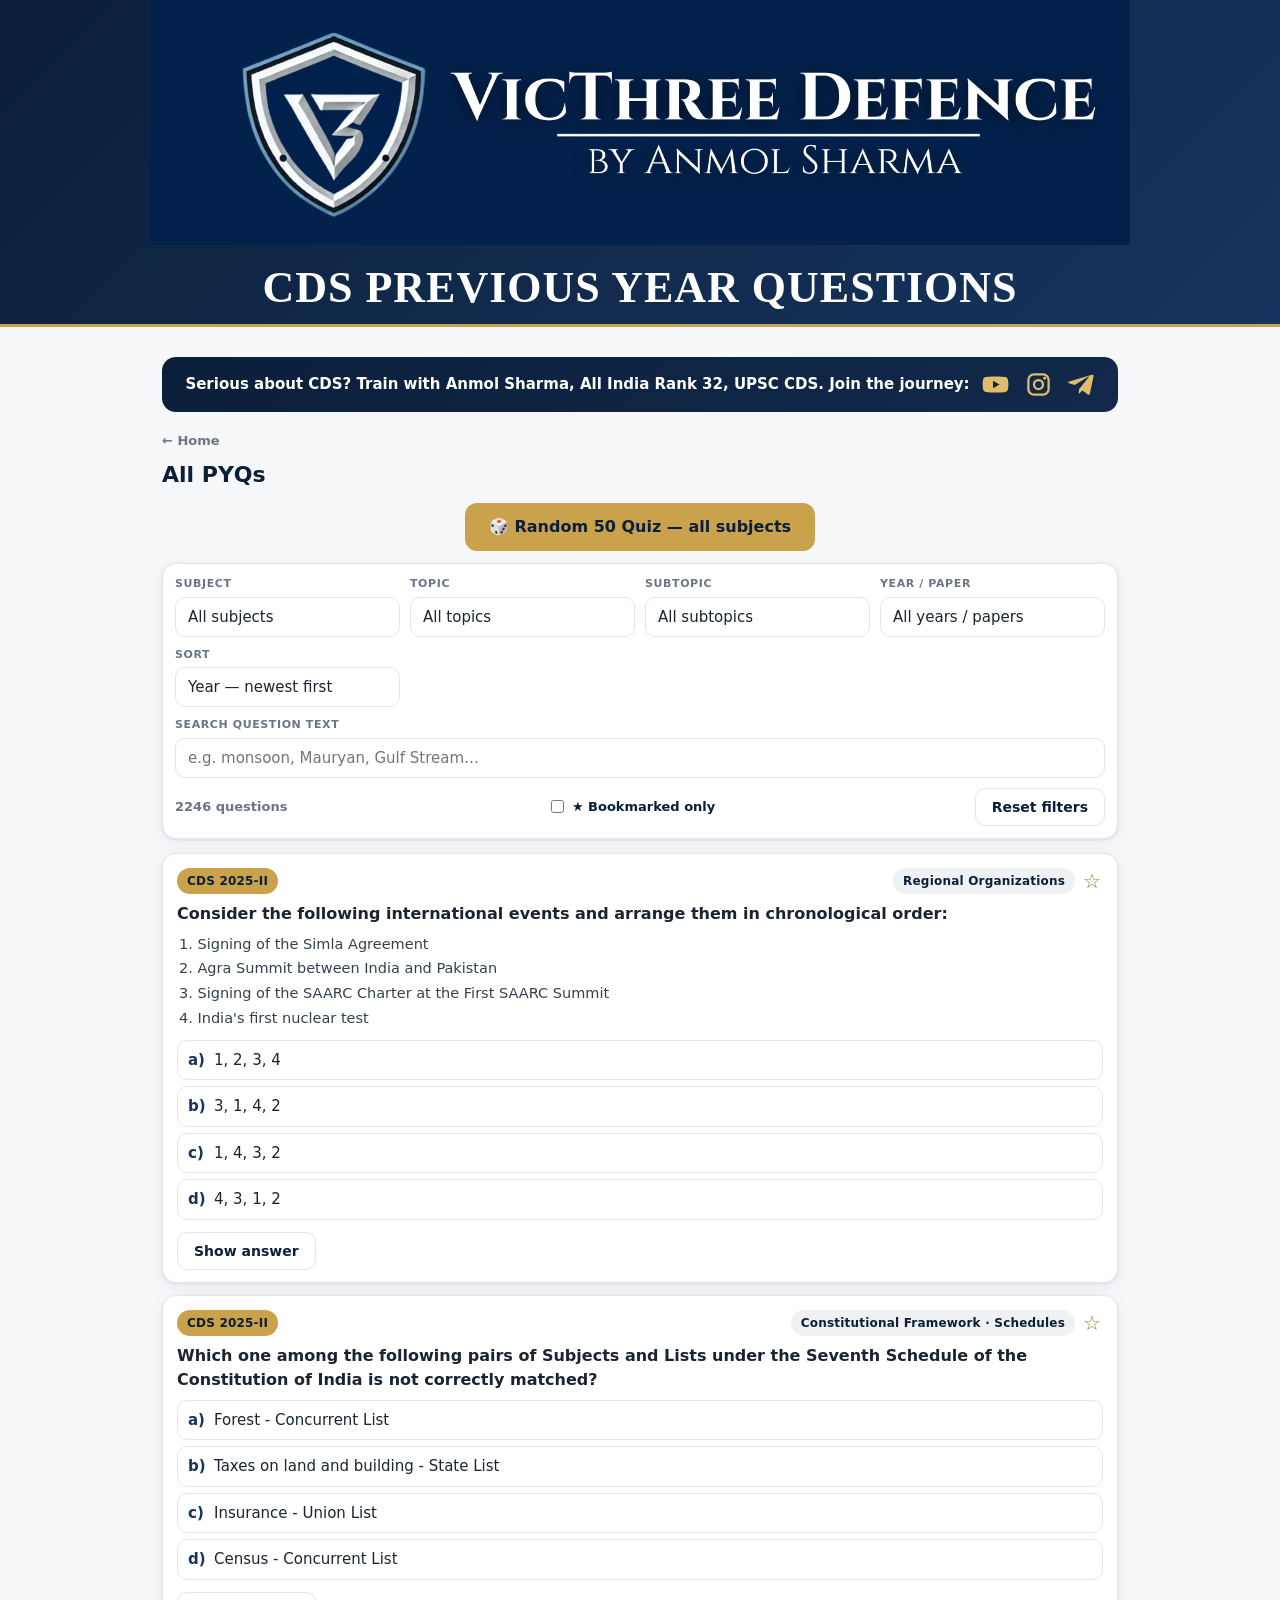
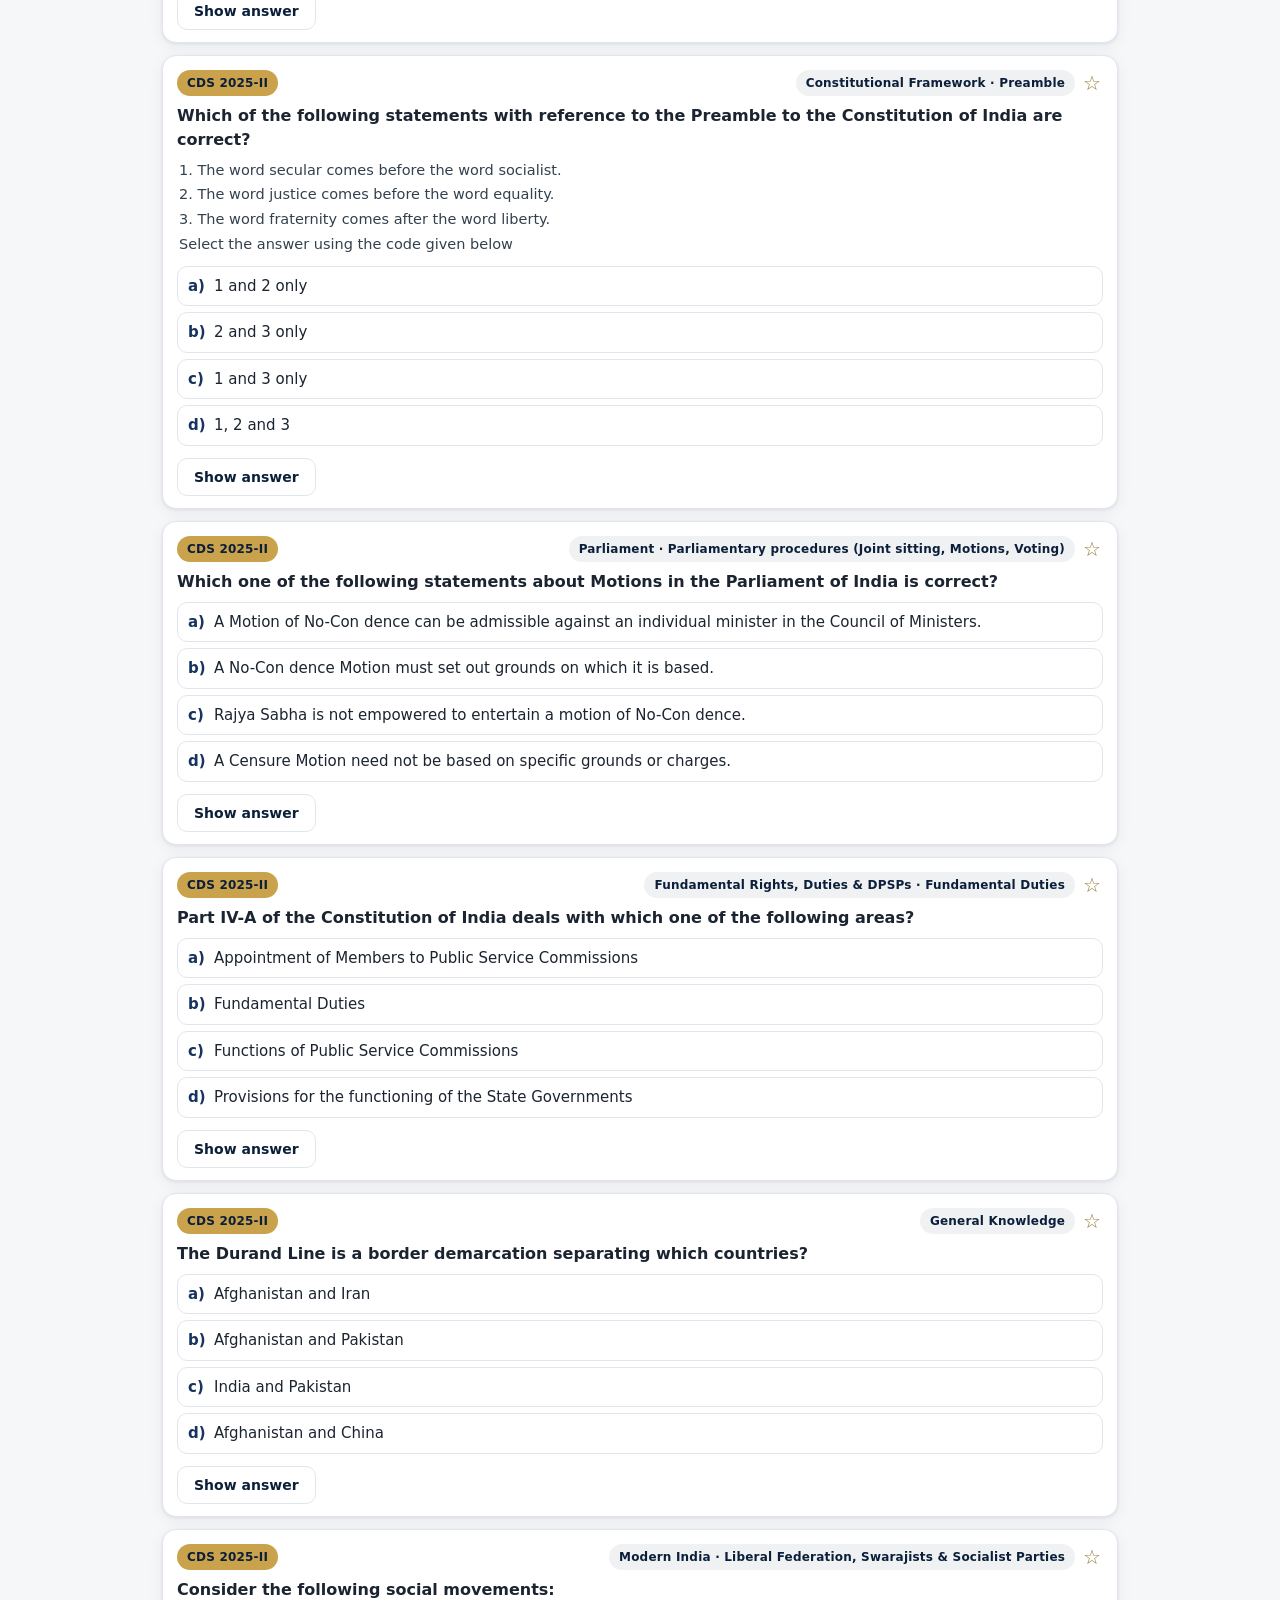
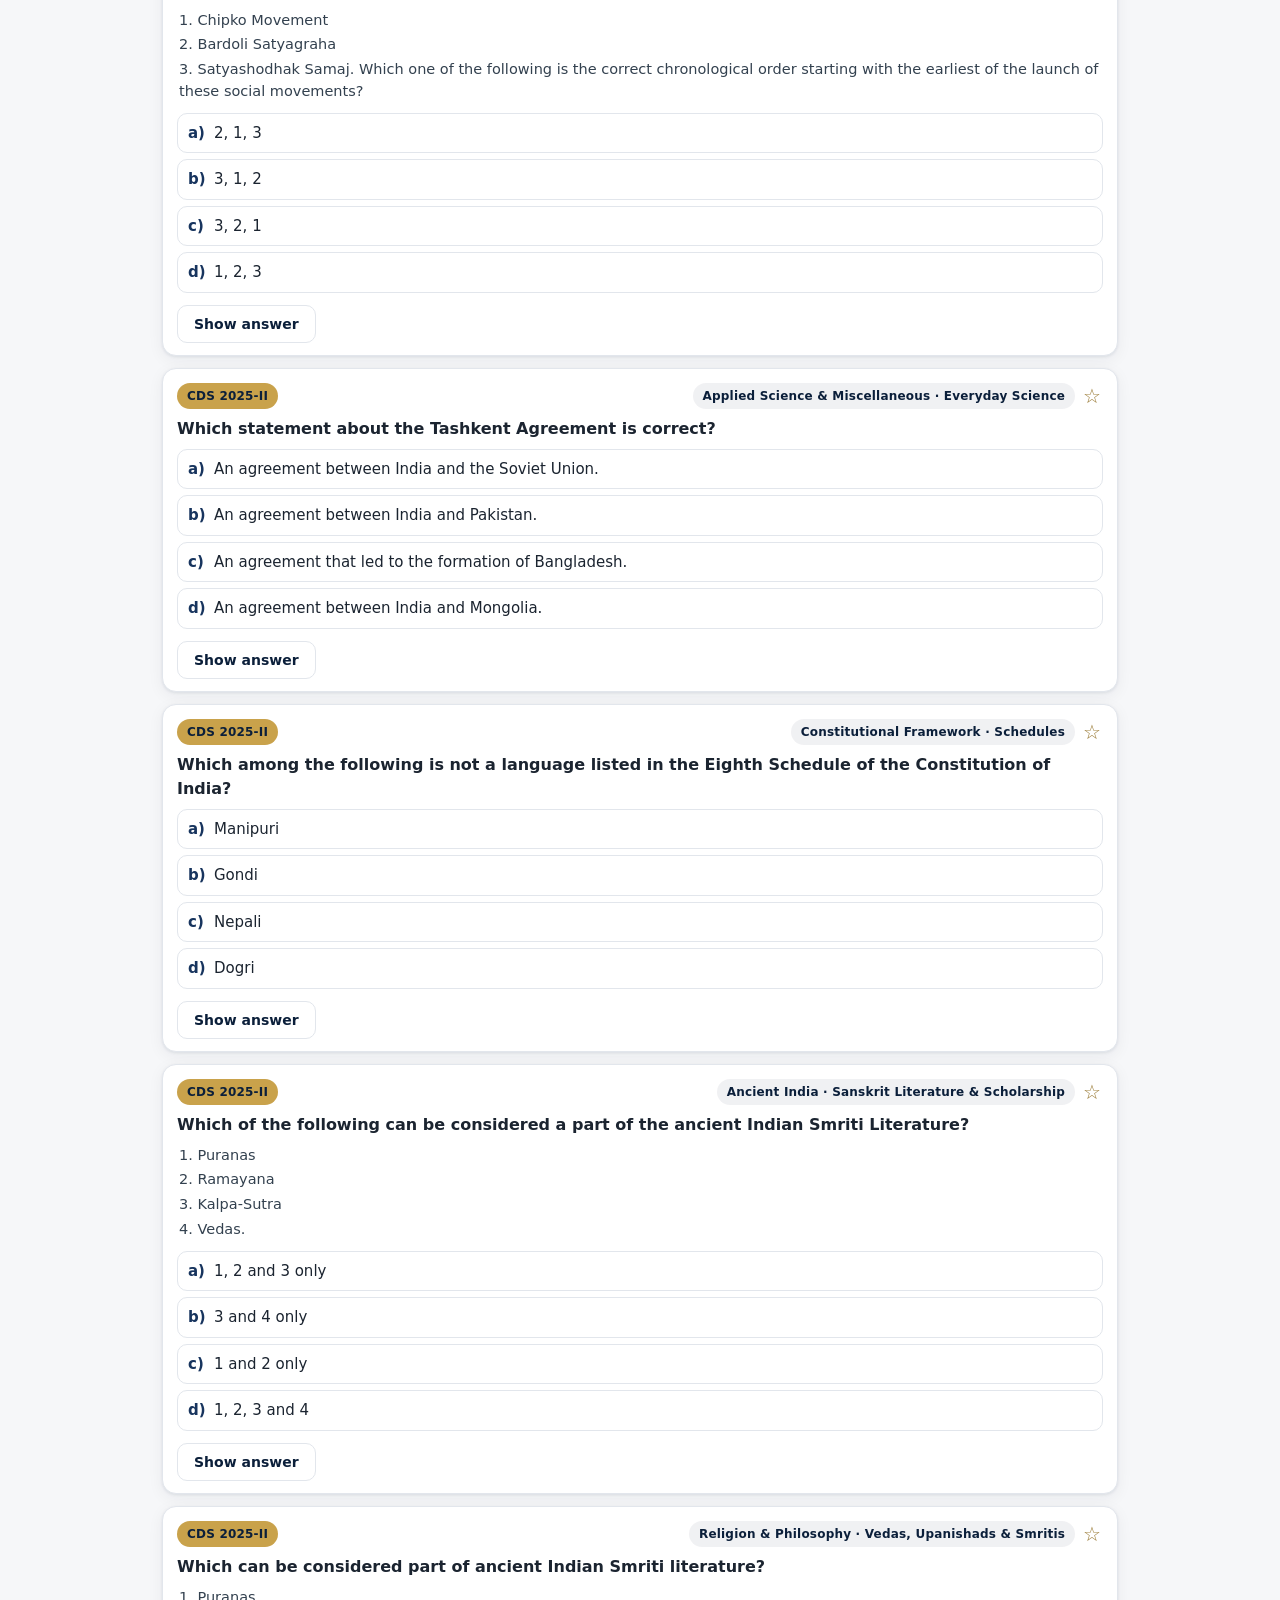
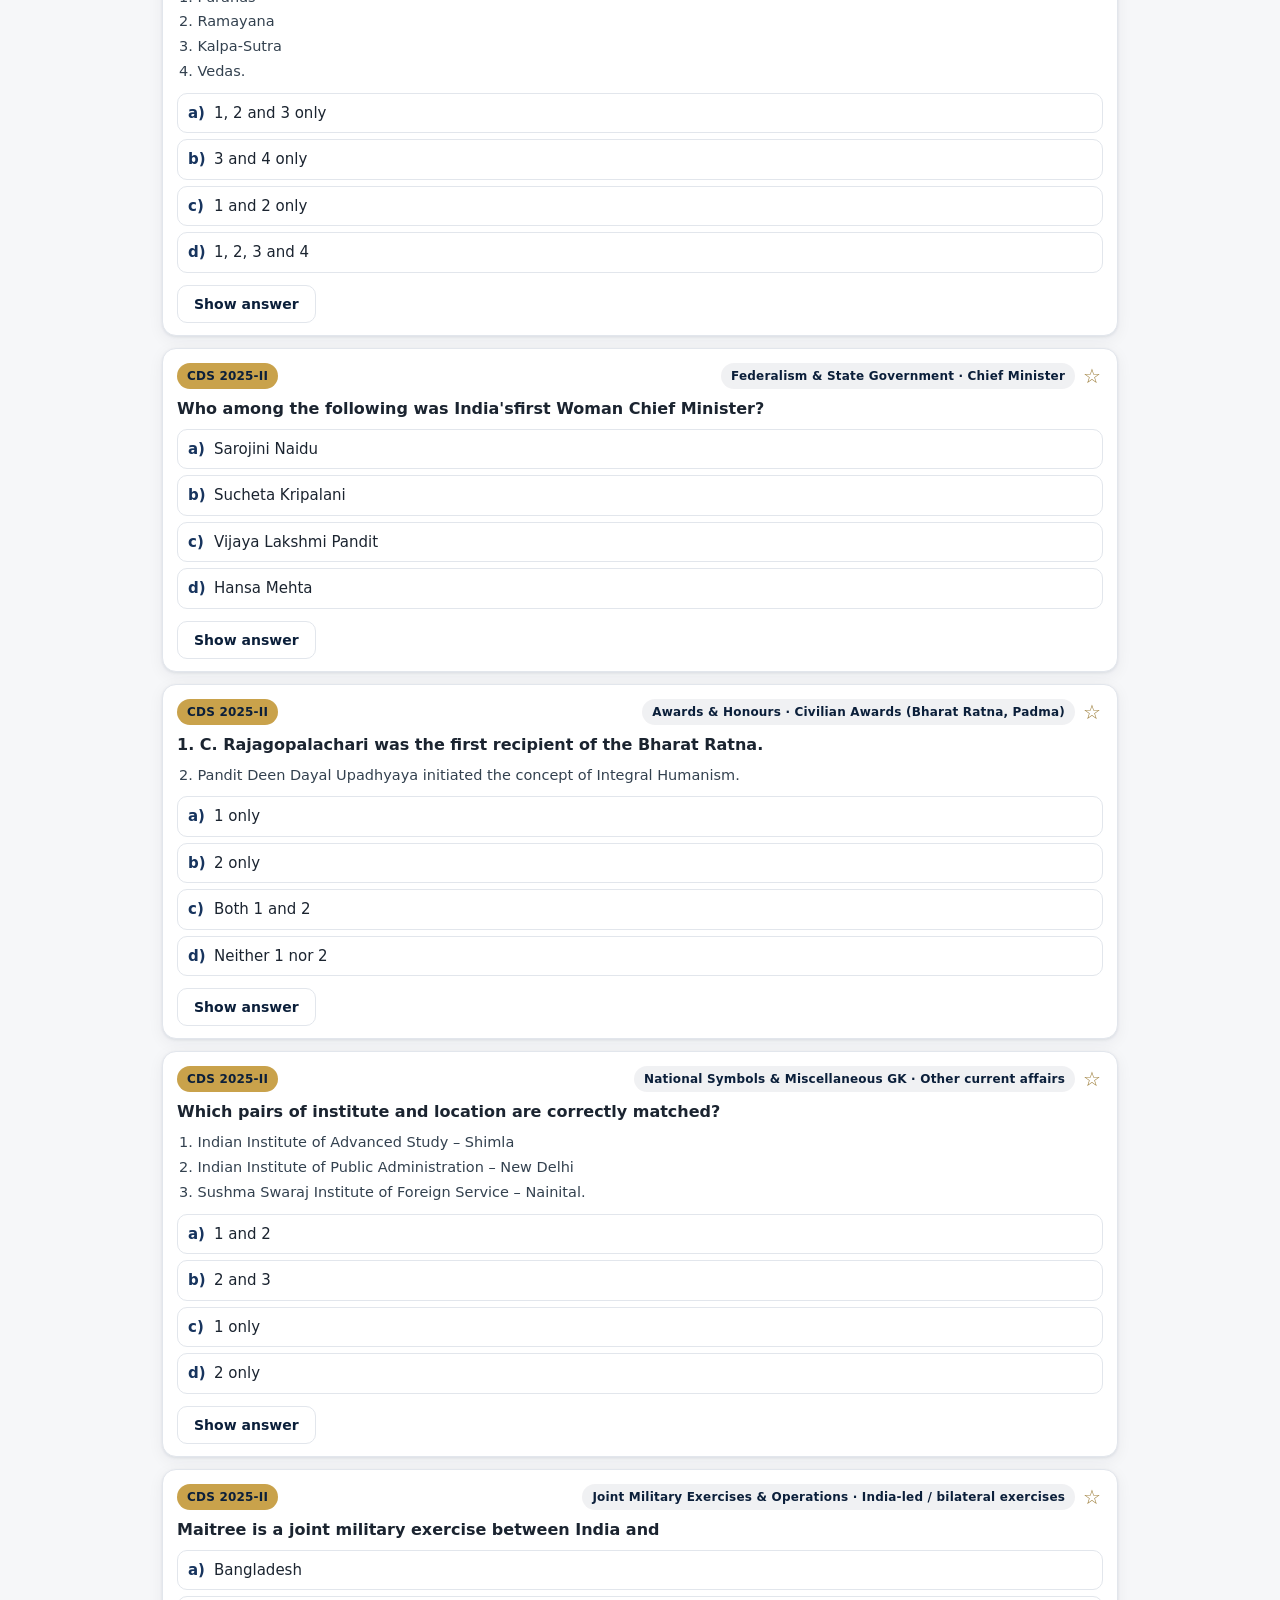
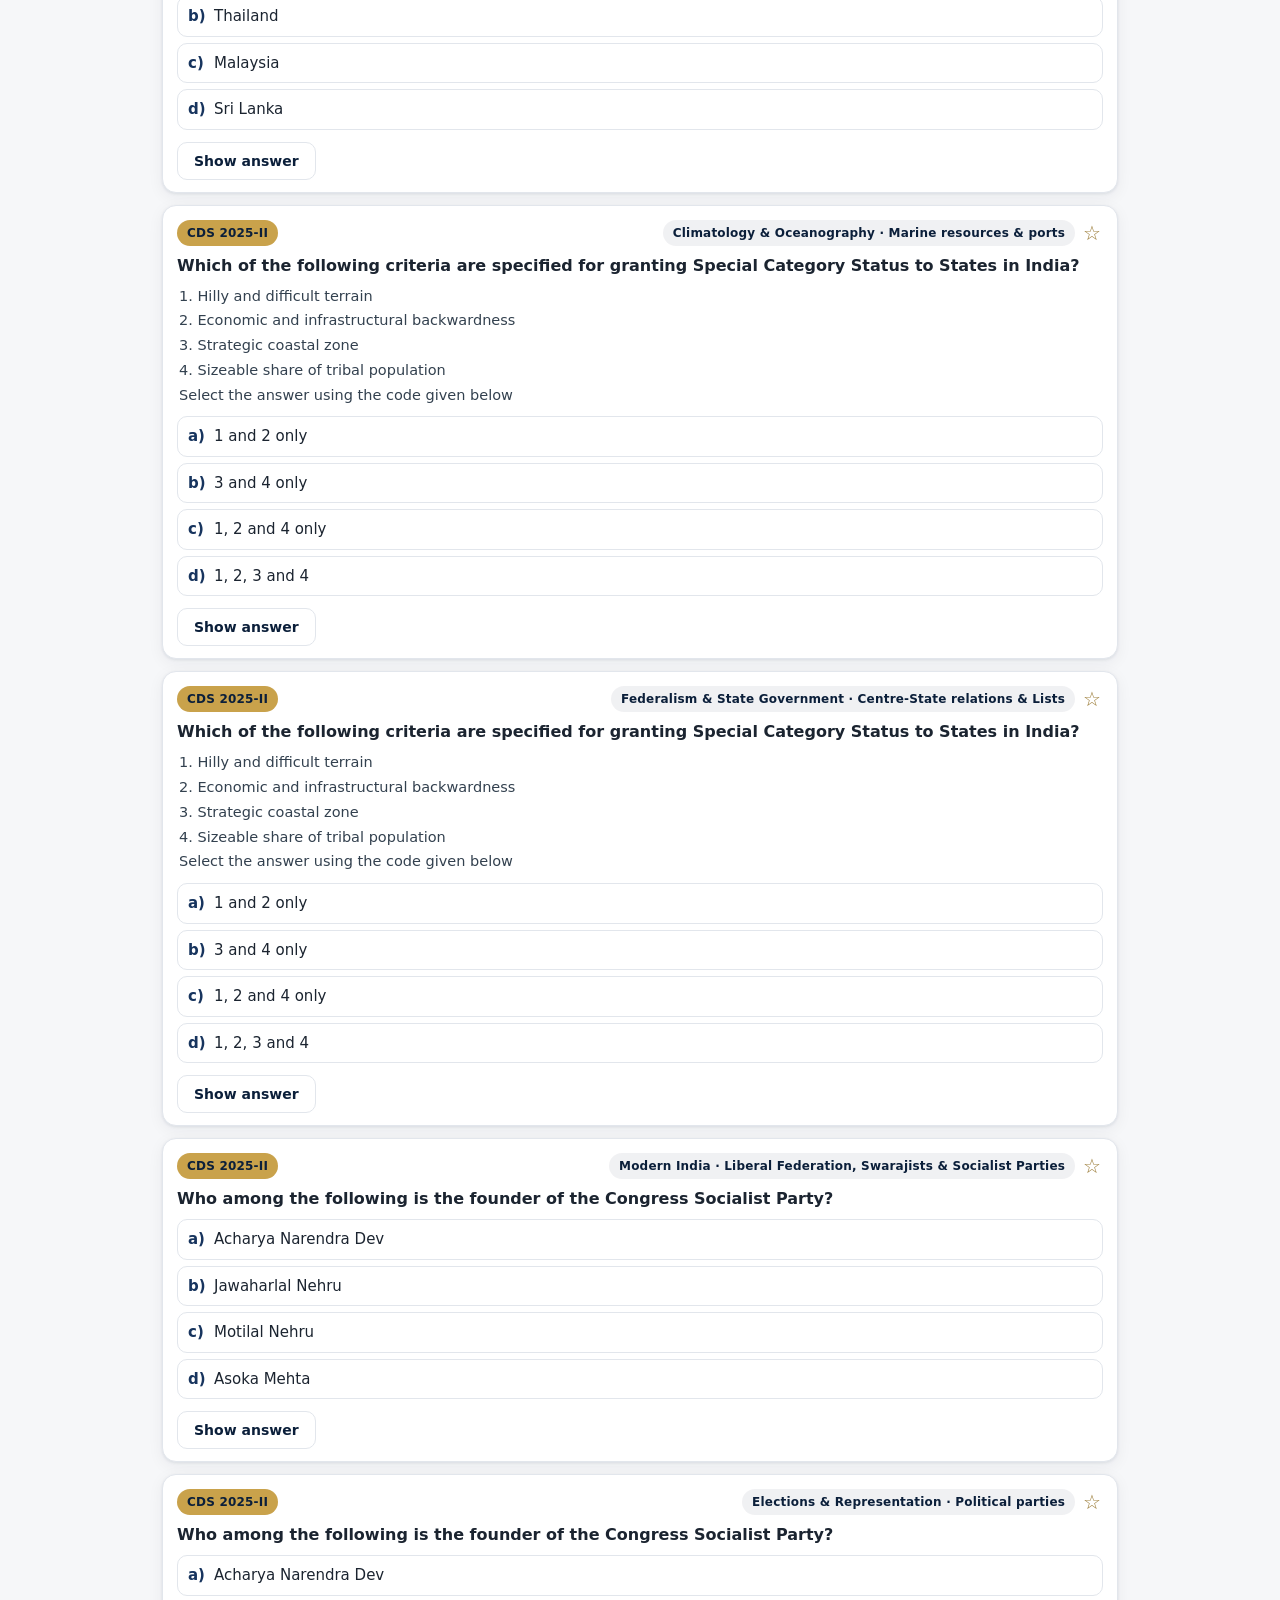
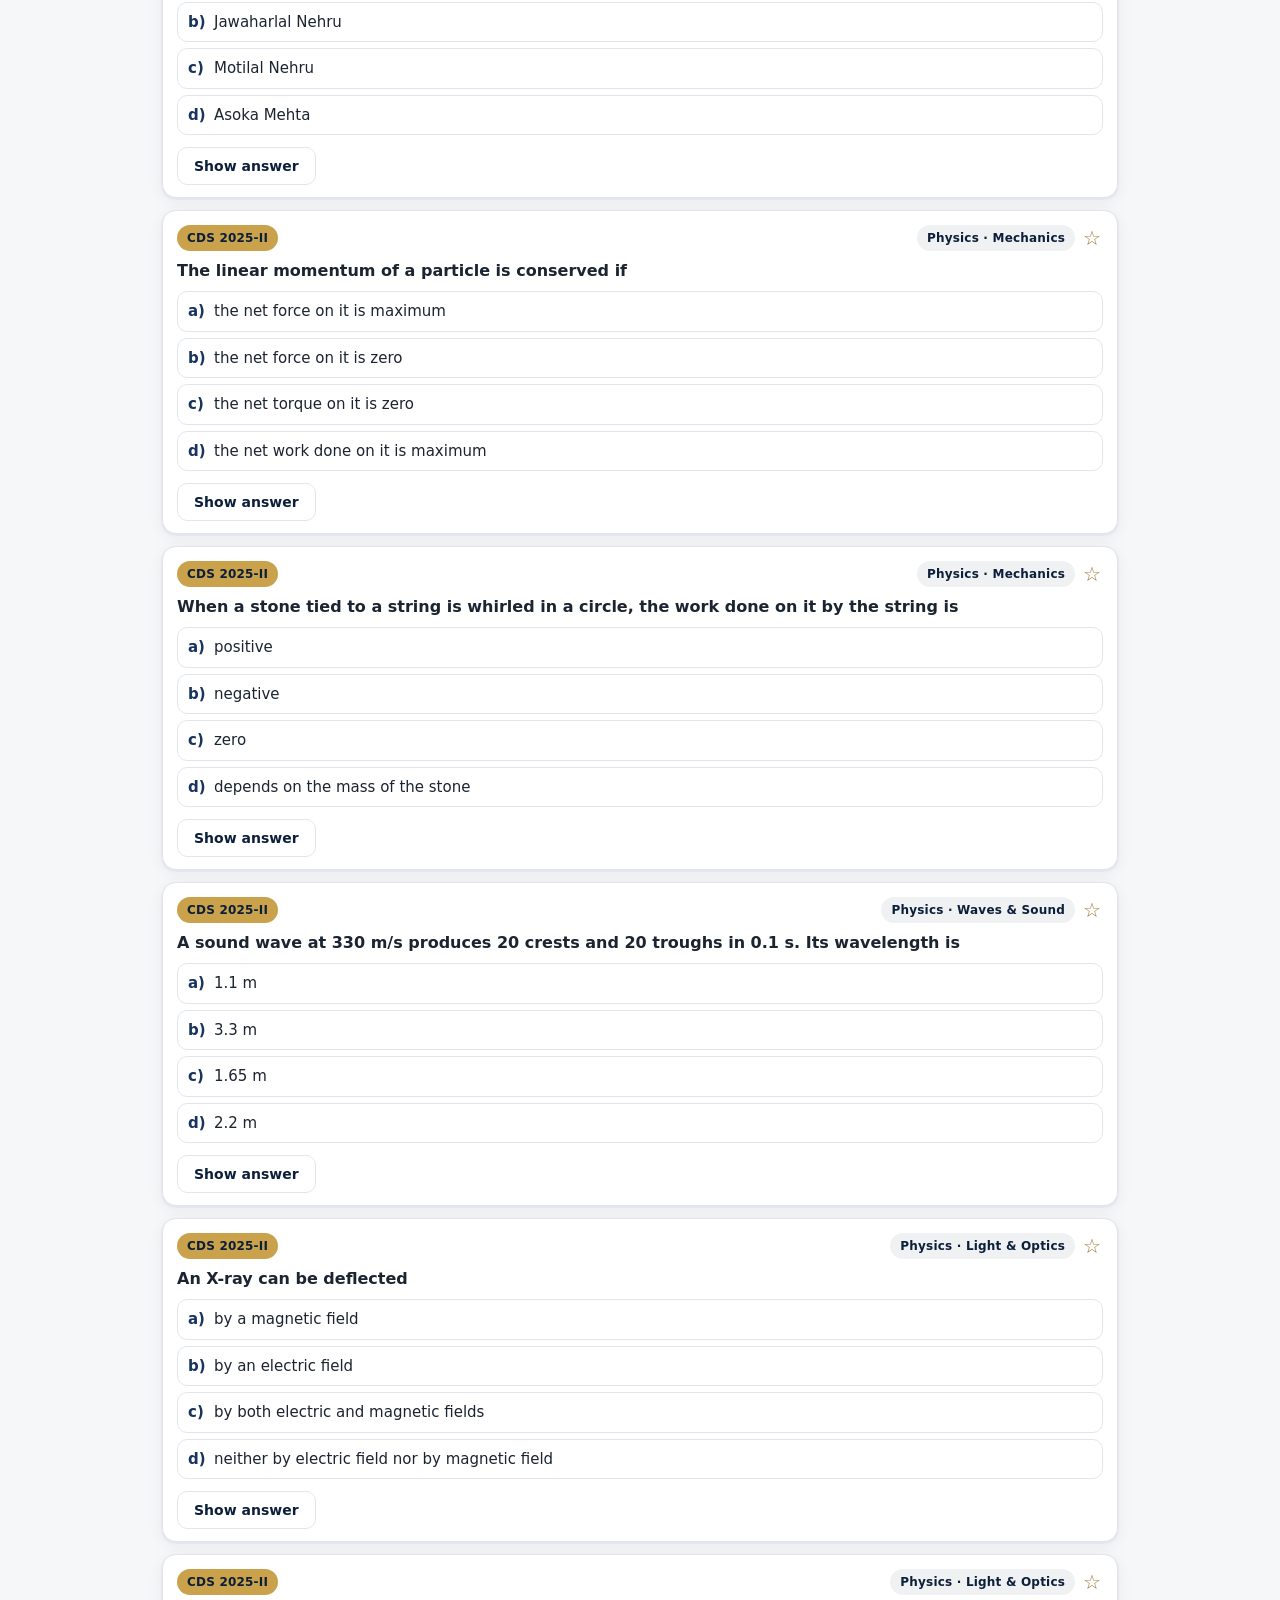
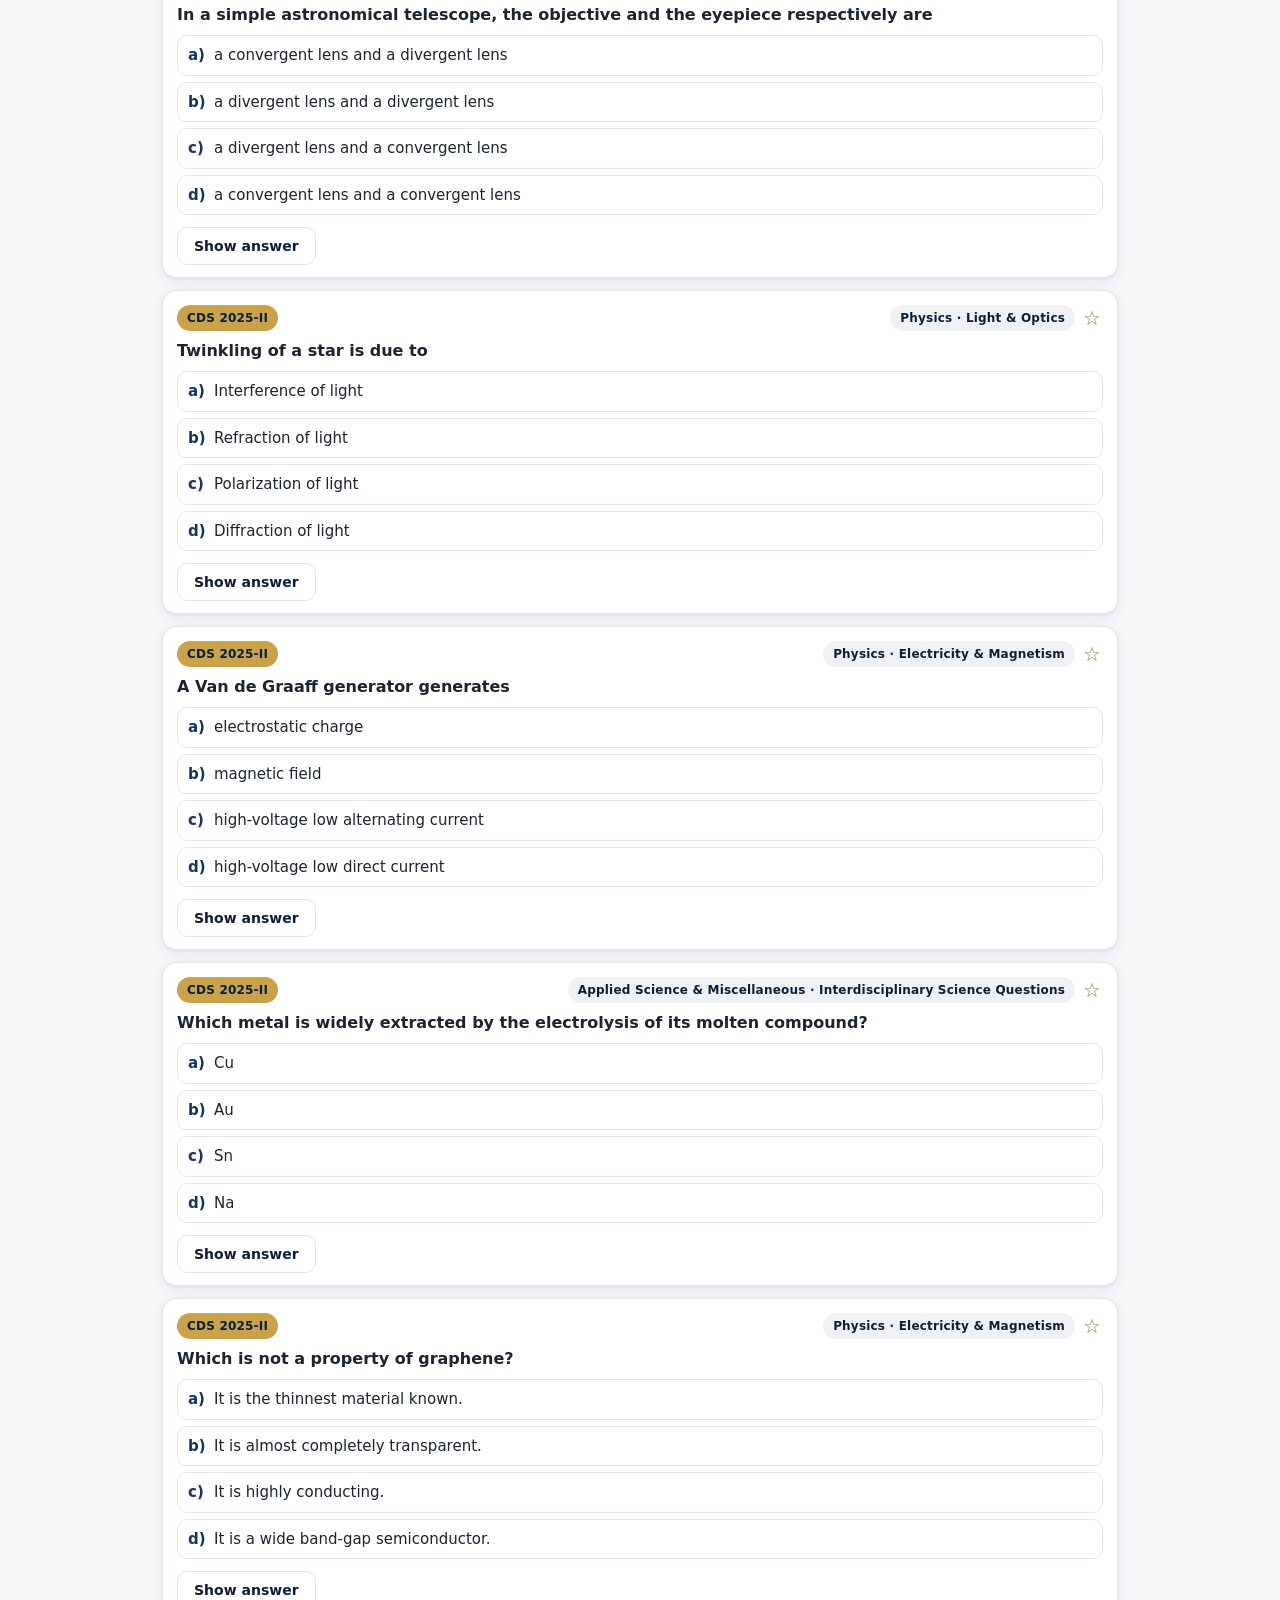
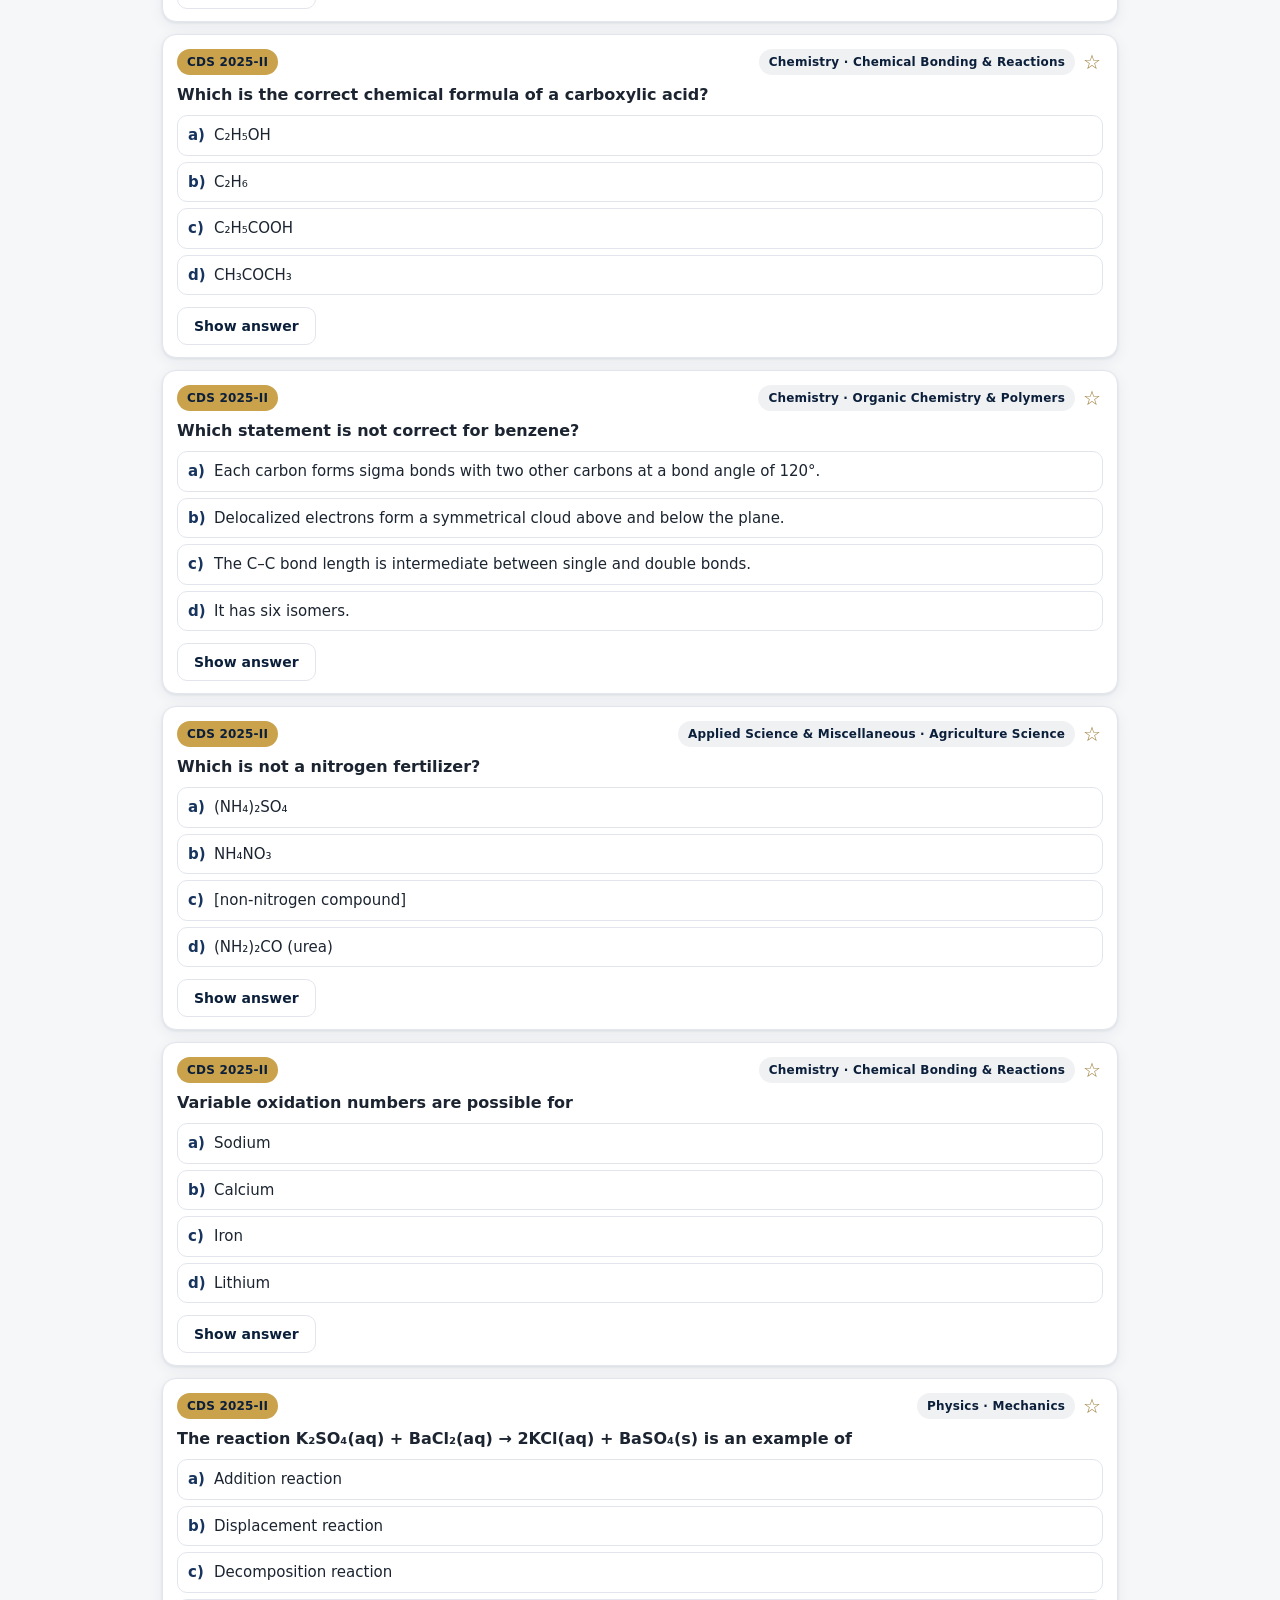
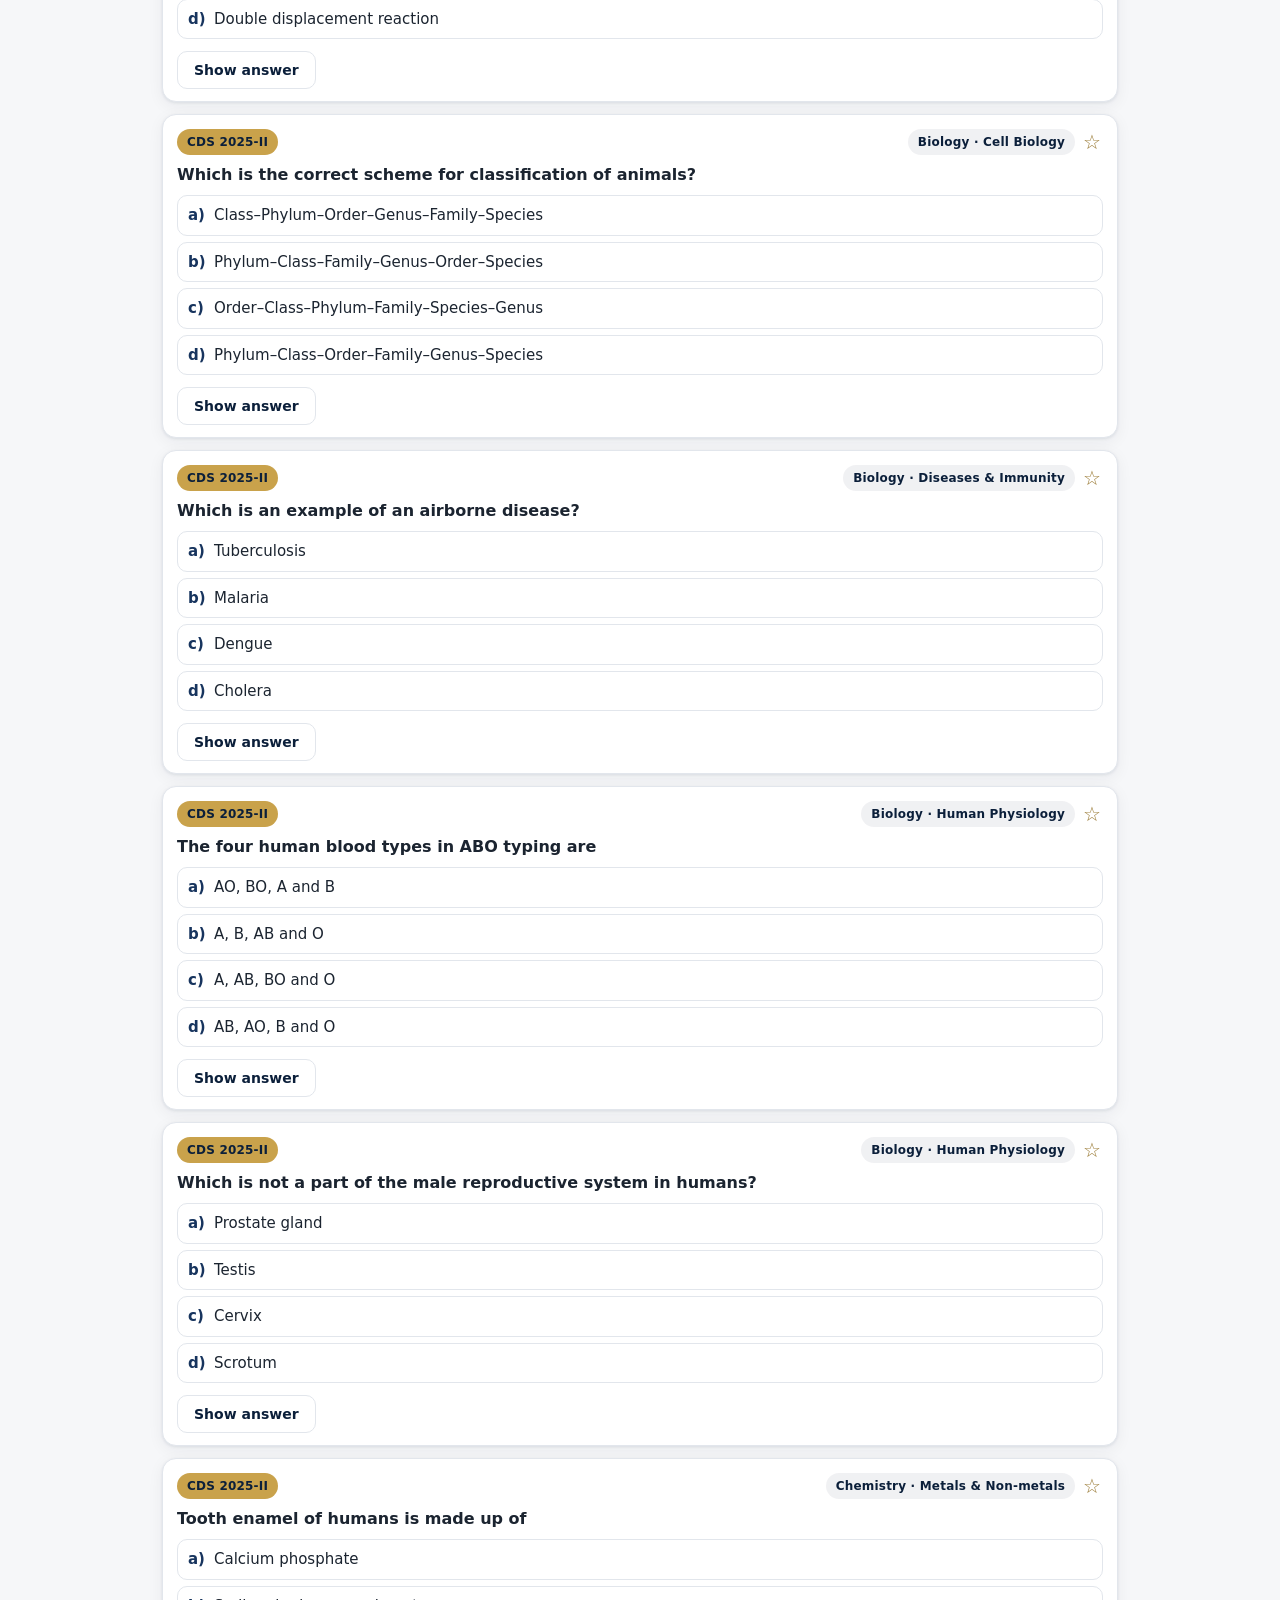
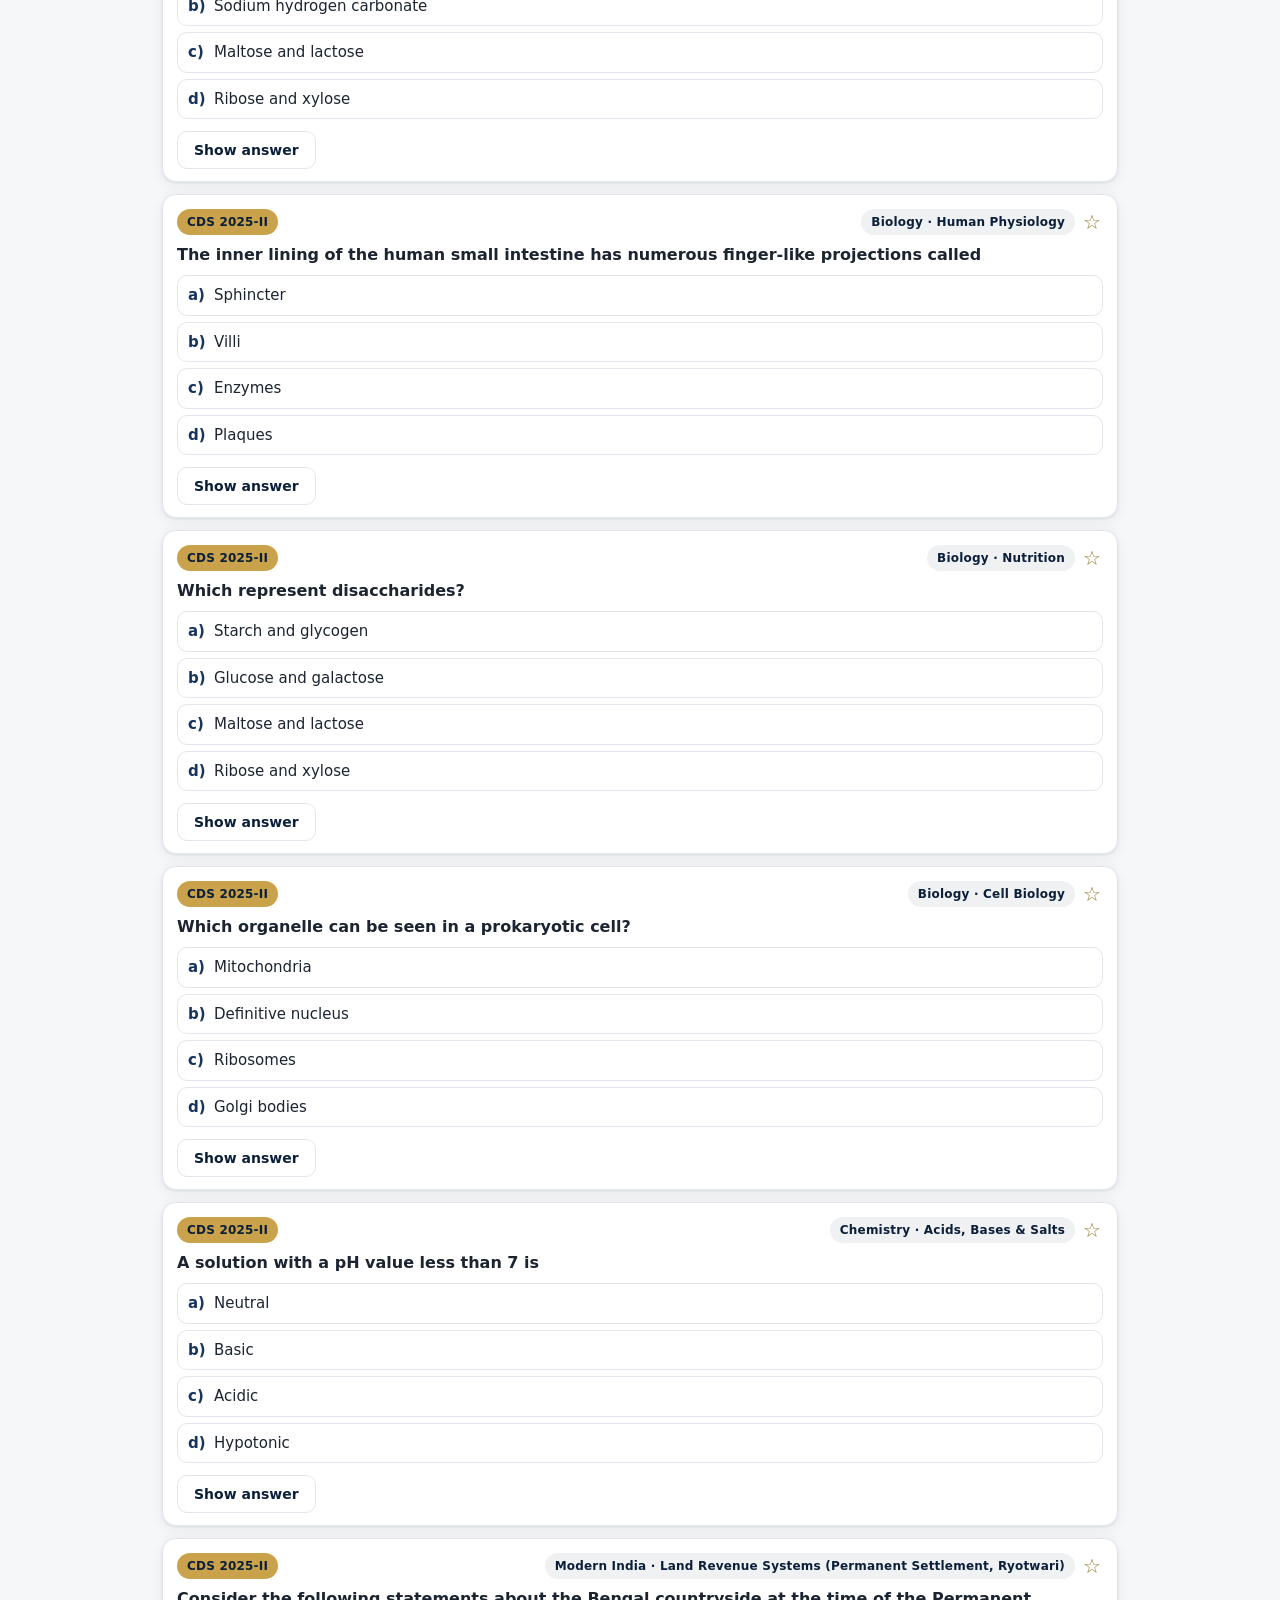
==== docs/browse.html @ 6d3e552f "Add VicThree Defence social/mentorship CTA (top strip) + Join the Journey footer, all pages; cache v" ====
<!DOCTYPE html>
<html lang="en">
<head>
<meta charset="utf-8">
<meta name="viewport" content="width=device-width, initial-scale=1">
<title>Browse — VicThree Defence CDS PYQ Library</title>
<meta name="description" content="Browse CDS Previous Year Questions by topic, subtopic and year. By Anmol Sharma.">
<link rel="stylesheet" href="css/styles.css?v=18">
<link rel="manifest" href="manifest.webmanifest">
<meta name="theme-color" content="#0B1F3A">
<link rel="apple-touch-icon" href="assets/icon-180.png?v=18">
<link rel="icon" type="image/png" sizes="192x192" href="assets/icon-192.png?v=18">
</head>
<body>
<header class="header">
  <div class="banner-wrap"><img id="banner" class="banner" alt="VicThree Defence"></div>
  <div class="brand">
    <div class="v3"><span class="badge">V3</span>
      <div><h1>VicThree Defence</h1><div class="by">by Anmol Sharma</div></div>
    </div>
    <div class="sub">CDS Previous Year Questions</div>
  </div>
</header>

<main class="wrap">
  <section class="cta">
    <span class="cta-text">Serious about CDS? Train with Anmol Sharma, All India Rank 32, UPSC CDS. Join the journey:</span>
    <nav class="cta-social">
      <a href="https://youtube.com/@victhreedefence" target="_blank" rel="noopener" aria-label="YouTube"><svg viewBox="0 0 24 24" width="27" height="27" fill="currentColor"><path d="M23 7.5a3 3 0 0 0-2.1-2.1C19 4.9 12 4.9 12 4.9s-7 0-8.9.5A3 3 0 0 0 1 7.5 31 31 0 0 0 .5 12 31 31 0 0 0 1 16.5a3 3 0 0 0 2.1 2.1c1.9.5 8.9.5 8.9.5s7 0 8.9-.5A3 3 0 0 0 23 16.5 31 31 0 0 0 23.5 12 31 31 0 0 0 23 7.5zM9.8 15.3V8.7l5.7 3.3-5.7 3.3z"/></svg></a>
      <a href="https://www.instagram.com/victhreedefence" target="_blank" rel="noopener" aria-label="Instagram"><svg viewBox="0 0 24 24" width="27" height="27" fill="none" stroke="currentColor" stroke-width="2"><rect x="3" y="3" width="18" height="18" rx="5"/><circle cx="12" cy="12" r="4"/><circle cx="17.5" cy="6.5" r="1.3" fill="currentColor" stroke="none"/></svg></a>
      <a href="https://t.me/anmolxsharma" target="_blank" rel="noopener" aria-label="Telegram"><svg viewBox="0 0 24 24" width="27" height="27" fill="currentColor"><path d="M9.8 16.2l-.35 3.9c.5 0 .72-.22.98-.48l2.36-2.26 4.9 3.58c.9.5 1.54.24 1.78-.83l3.23-15.13c.32-1.34-.48-1.86-1.35-1.54L1.15 9.3C-.16 9.82-.14 10.56.93 10.9l5.02 1.56L17.9 5.1c.55-.36 1.05-.16.64.2L9.8 16.2z"/></svg></a>
    </nav>
  </section>
  <div class="subjecthead" id="subjecthead"></div>

  <section class="filters" aria-label="Filters">
    <div class="row cols">
      <div class="field" id="field-subject">
        <label for="f-subject">Subject</label>
        <select id="f-subject"></select>
      </div>
      <div class="field">
        <label for="f-topic">Topic</label>
        <select id="f-topic"></select>
      </div>
      <div class="field">
        <label for="f-subtopic">Subtopic</label>
        <select id="f-subtopic"></select>
      </div>
      <div class="field">
        <label for="f-paper">Year / Paper</label>
        <select id="f-paper"></select>
      </div>
      <div class="field">
        <label for="f-sort">Sort</label>
        <select id="f-sort">
          <option value="year-desc">Year — newest first</option>
          <option value="year-asc">Year — oldest first</option>
          <option value="topic">Topic (A–Z)</option>
        </select>
      </div>
    </div>
    <div class="field">
      <label for="f-search">Search question text</label>
      <input id="f-search" type="search" placeholder="e.g. monsoon, Mauryan, Gulf Stream…">
    </div>
    <div class="actions">
      <span class="result-count" id="rcount"></span>
      <label class="bm-filter"><input type="checkbox" id="f-bookmarked"> ★ Bookmarked only</label>
      <button class="btn ghost" id="f-reset">Reset filters</button>
    </div>
  </section>

  <div id="results"><div class="loading">Loading questions…</div></div>
</main>

<footer>
  <p class="join-label">Join the Journey</p>
  <nav class="foot-social">
    <a href="https://youtube.com/@victhreedefence" target="_blank" rel="noopener" aria-label="YouTube"><svg viewBox="0 0 24 24" width="26" height="26" fill="currentColor"><path d="M23 7.5a3 3 0 0 0-2.1-2.1C19 4.9 12 4.9 12 4.9s-7 0-8.9.5A3 3 0 0 0 1 7.5 31 31 0 0 0 .5 12 31 31 0 0 0 1 16.5a3 3 0 0 0 2.1 2.1c1.9.5 8.9.5 8.9.5s7 0 8.9-.5A3 3 0 0 0 23 16.5 31 31 0 0 0 23.5 12 31 31 0 0 0 23 7.5zM9.8 15.3V8.7l5.7 3.3-5.7 3.3z"/></svg></a>
    <a href="https://www.instagram.com/victhreedefence" target="_blank" rel="noopener" aria-label="Instagram"><svg viewBox="0 0 24 24" width="26" height="26" fill="none" stroke="currentColor" stroke-width="2"><rect x="3" y="3" width="18" height="18" rx="5"/><circle cx="12" cy="12" r="4"/><circle cx="17.5" cy="6.5" r="1.3" fill="currentColor" stroke="none"/></svg></a>
    <a href="https://t.me/anmolxsharma" target="_blank" rel="noopener" aria-label="Telegram"><svg viewBox="0 0 24 24" width="26" height="26" fill="currentColor"><path d="M9.8 16.2l-.35 3.9c.5 0 .72-.22.98-.48l2.36-2.26 4.9 3.58c.9.5 1.54.24 1.78-.83l3.23-15.13c.32-1.34-.48-1.86-1.35-1.54L1.15 9.3C-.16 9.82-.14 10.56.93 10.9l5.02 1.56L17.9 5.1c.55-.36 1.05-.16.64.2L9.8 16.2z"/></svg></a>
  </nav>
  <span class="gold">VicThree Defence</span> by Anmol Sharma · CDS PYQ Library ·
  Answers are previous-year public knowledge, graded in your browser.
</footer>

<script src="js/data.js?v=18"></script>
<script src="js/browse.js?v=18"></script>
</body>
</html>
---- docs/css/styles.css ----
/* VicThree Defence — PYQ Library. Navy #0B1F3A / Gold #C9A24B. Mobile-first. */
:root{
  --navy:#0B1F3A; --navy-2:#11294b; --navy-3:#17345e;
  --gold:#C9A24B; --gold-soft:#e3c987; --gold-dim:#9c7d39;
  --ink:#1b2430; --paper:#f6f7f9; --card:#ffffff; --line:#e2e6ec;
  --muted:#6b7585; --good:#1f8b4c; --good-bg:#e8f6ee; --bad:#c0392b; --bad-bg:#fcebe9;
  --shadow:0 1px 3px rgba(11,31,58,.08),0 4px 16px rgba(11,31,58,.06);
  --radius:14px;
}
*{box-sizing:border-box}
html{-webkit-text-size-adjust:100%}
body{
  margin:0;font-family:'Segoe UI',system-ui,-apple-system,Roboto,Arial,sans-serif;
  color:var(--ink);background:var(--paper);line-height:1.5;font-size:16px;
}
a{color:var(--navy-3)}
img{max-width:100%;display:block}

/* ---------- Header / banner ---------- */
.header{background:linear-gradient(135deg,var(--navy),var(--navy-3));color:#fff;border-bottom:3px solid var(--gold)}
.banner-wrap{max-width:980px;margin:0 auto}
.banner{width:100%;max-height:260px;object-fit:cover;display:none}
.banner.show{display:block}
.brand{padding:18px 16px 14px;text-align:center}
.brand .v3{display:inline-flex;align-items:center;gap:10px;justify-content:center}
.brand .badge{
  width:38px;height:38px;border-radius:9px;border:2px solid var(--gold);
  display:flex;align-items:center;justify-content:center;font-weight:800;color:var(--gold);
  font-size:15px;letter-spacing:.5px;background:rgba(201,162,75,.08)
}
.brand h1{margin:0;font-size:20px;letter-spacing:.3px}
.brand .by{color:var(--gold-soft);font-size:13px;margin-top:2px;font-weight:600}
.brand .sub{
  color:#fff;font-family:Georgia,'Times New Roman',serif;font-weight:700;
  text-transform:uppercase;letter-spacing:1px;line-height:1.15;
  font-size:clamp(26px,7.5vw,44px);margin-top:10px
}
/* when the banner image is present it already carries the logo + name — hide the duplicate text block */
.header.has-banner .brand{padding:8px 16px 10px}
.header.has-banner .brand .v3{display:none}

/* ---------- Nav ---------- */
.nav{display:flex;gap:8px;justify-content:center;padding:0 12px 14px;flex-wrap:wrap}
.nav a{
  text-decoration:none;color:#dfe7f2;font-weight:600;font-size:14px;
  padding:8px 16px;border-radius:999px;border:1px solid rgba(255,255,255,.18)
}
.nav a.active{background:var(--gold);color:var(--navy);border-color:var(--gold)}

/* ---------- Layout ---------- */
.wrap{max-width:980px;margin:0 auto;padding:14px 12px 60px}
.stats{
  text-align:center;color:var(--muted);font-size:13px;margin:2px 0 14px;font-weight:600
}
.stats b{color:var(--navy)}

/* ---------- Home hub ---------- */
.hub-grid{display:grid;gap:10px}
#hub{display:flex;flex-direction:column;gap:10px}
.subj-grid{display:grid;grid-template-columns:1fr 1fr;gap:10px}
.subj-tile{
  display:flex;flex-direction:column;align-items:center;justify-content:center;gap:10px;
  min-height:130px;padding:22px 12px;text-decoration:none;color:var(--navy);
  background:var(--card);border:1px solid var(--line);border-radius:var(--radius);box-shadow:var(--shadow);
  transition:transform .12s,border-color .12s,box-shadow .12s
}
.subj-tile:hover{transform:translateY(-2px);border-color:var(--gold);box-shadow:0 6px 22px rgba(11,31,58,.12)}
.subj-ico{font-size:42px;line-height:1}
.subj-name{font-weight:800;font-size:17px;text-align:center}
@media(min-width:680px){ .subj-grid{grid-template-columns:repeat(3,1fr)} }
.hub-card{
  display:flex;align-items:center;gap:14px;background:var(--card);border:1px solid var(--line);
  border-radius:var(--radius);padding:16px;text-decoration:none;color:var(--ink);box-shadow:var(--shadow);
  transition:transform .12s,border-color .12s,box-shadow .12s
}
.hub-card:hover{transform:translateY(-2px);border-color:var(--gold);box-shadow:0 6px 22px rgba(11,31,58,.12)}
.hub-ico{font-size:28px;line-height:1;flex:0 0 auto;width:46px;height:46px;display:flex;
  align-items:center;justify-content:center;background:var(--paper);border-radius:12px}
.hub-body{flex:1 1 auto;min-width:0}
.hub-title{font-weight:800;font-size:17px;color:var(--navy)}
.hub-sub{font-size:13px;color:var(--muted);margin-top:3px}
.hub-sub b{color:var(--navy)}
.hub-go{font-size:26px;color:var(--gold);font-weight:800;flex:0 0 auto;line-height:1}
.hub-card.accent{background:linear-gradient(135deg,var(--navy),var(--navy-3));border-color:var(--navy-3)}
.hub-card.accent .hub-title{color:#fff}
.hub-card.accent .hub-sub,.hub-card.accent .hub-sub b{color:#dfe7f2}
.hub-card.accent .hub-ico{background:rgba(255,255,255,.1)}
.hub-card.accent .hub-go{color:var(--gold-soft)}
@media(min-width:680px){ .hub-grid{grid-template-columns:1fr 1fr} .hub-card.wide{grid-column:1 / -1} }

/* ---------- Subject header (scoped browse) ---------- */
.subjecthead{margin:2px 0 12px}
.back{display:inline-block;text-decoration:none;color:var(--muted);font-weight:700;font-size:13px;margin-bottom:8px}
.back:hover{color:var(--navy)}
.sh-row{display:flex;align-items:center;justify-content:space-between;gap:12px;flex-wrap:wrap}
.sh-title{margin:0;font-size:22px;color:var(--navy)}
.sh-count{font-size:13px;color:var(--muted);font-weight:700}
.btn.quizbtn{text-decoration:none;display:inline-block;font-size:16px;padding:12px 24px;border-radius:12px}
.quiz-cta{text-align:center;margin:12px 0 6px}
.quiz-intro .back{margin-bottom:12px}

/* ---------- Filters ---------- */
.filters{
  background:var(--card);border:1px solid var(--line);border-radius:var(--radius);
  box-shadow:var(--shadow);padding:12px;display:grid;gap:10px;margin-bottom:14px
}
.filters .row{display:grid;gap:10px}
.field{display:flex;flex-direction:column;gap:4px}
.field label{font-size:11px;text-transform:uppercase;letter-spacing:.6px;color:var(--muted);font-weight:700}
select,input[type=search],button{font-family:inherit;font-size:15px}
select,input[type=search]{
  width:100%;padding:10px 12px;border:1px solid var(--line);border-radius:10px;background:#fff;color:var(--ink);
  appearance:none;-webkit-appearance:none
}
select:focus,input:focus{outline:2px solid var(--gold);border-color:var(--gold)}
.filters .actions{display:flex;gap:8px;align-items:center;justify-content:space-between;flex-wrap:wrap}
.btn{
  cursor:pointer;border:none;border-radius:10px;padding:10px 16px;font-weight:700;font-size:14px;
  background:var(--gold);color:var(--navy);transition:filter .12s
}
.btn:hover{filter:brightness(1.05)}
.btn.ghost{background:transparent;color:var(--navy);border:1px solid var(--line)}
.btn.block{width:100%;padding:14px;font-size:16px}
.result-count{font-size:13px;color:var(--muted);font-weight:700}

/* ---------- Question card ---------- */
.qcard{
  background:var(--card);border:1px solid var(--line);border-radius:var(--radius);
  box-shadow:var(--shadow);padding:14px 14px 12px;margin-bottom:12px
}
.qtop{display:flex;justify-content:space-between;align-items:center;gap:8px;margin-bottom:8px;flex-wrap:wrap}
.tag{
  display:inline-flex;align-items:center;gap:6px;background:var(--gold);color:var(--navy);
  font-weight:800;font-size:12px;padding:4px 10px;border-radius:999px;letter-spacing:.2px
}
.tag.topic{background:rgba(11,31,58,.06);color:var(--navy)}
.tag.warn{background:#fdecec;color:#9a2a2a;border:1px solid #f3c0c0}
.qmeta{display:flex;gap:6px;flex-wrap:wrap}
.qstem{font-weight:600;margin:2px 0 8px}
.qnum{color:var(--gold-dim);font-weight:800;margin-right:4px}
.subs{margin:0 0 10px;padding:0;list-style:none;display:grid;gap:3px}
.subs li{font-size:14.5px;color:#33414f;padding-left:2px}
.opts{display:grid;gap:6px;margin:0 0 10px}
.opt{
  display:flex;gap:8px;align-items:flex-start;padding:8px 10px;border:1px solid var(--line);
  border-radius:10px;font-size:15px;background:#fff
}
.opt .ol{font-weight:800;color:var(--navy-3);min-width:18px}
.opt.correct{background:var(--good-bg);border-color:#bfe3cd}
.opt.correct .ol{color:var(--good)}
.opt.chosen-wrong{background:var(--bad-bg);border-color:#f2c9c4}
.opt.chosen-wrong .ol{color:var(--bad)}
.opt.clickable{cursor:pointer;transition:background .12s,border-color .12s}
.opt.clickable:hover{background:var(--paper);border-color:var(--gold-soft)}
.qcard.answered .opt.clickable{cursor:default}
.qcard.answered .opt:hover{background:#fff;border-color:var(--line)}
.qcard.answered .opt.correct,.qcard.answered .opt.correct:hover{background:var(--good-bg);border-color:#bfe3cd}
.qcard.answered .opt.chosen-wrong,.qcard.answered .opt.chosen-wrong:hover{background:var(--bad-bg);border-color:#f2c9c4}
.reveal .ans.wrong{color:var(--bad)}
/* bookmarks + progress */
.bm{background:none;border:none;cursor:pointer;font-size:20px;line-height:1;color:var(--gold-dim);padding:0 2px}
.bm.on{color:var(--gold)}
.pbadge{font-size:11px;font-weight:800;padding:3px 8px;border-radius:999px}
.pbadge.ok{background:var(--good-bg);color:var(--good)}
.pbadge.bad{background:var(--bad-bg);color:var(--bad)}
.qcard.attempted{border-left:3px solid var(--line)}
.bm-filter{display:inline-flex;align-items:center;gap:5px;font-size:13px;font-weight:700;color:var(--navy);cursor:pointer}
.bm-filter input{accent-color:var(--gold)}
.reveal{border-top:1px dashed var(--line);padding-top:10px;margin-top:2px}
.reveal .ans{font-weight:800;color:var(--good);margin-bottom:4px}
.reveal .ans.none{color:var(--gold-dim)}
.expl{font-size:14.5px;color:#33414f}
.note{font-size:13px;color:var(--gold-dim);background:rgba(201,162,75,.1);padding:8px 10px;border-radius:8px;margin-top:8px}
.show-btn{margin-top:2px}

.empty{text-align:center;color:var(--muted);padding:40px 10px;font-weight:600}
.loading{text-align:center;color:var(--muted);padding:40px 10px}

/* ---------- Quiz ---------- */
.quiz-intro{background:var(--card);border:1px solid var(--line);border-radius:var(--radius);box-shadow:var(--shadow);padding:20px 16px;text-align:center;margin-bottom:14px}
.quiz-intro h2{margin:0 0 6px;color:var(--navy)}
.quiz-intro p{color:var(--muted);margin:0 0 14px;font-size:14px}
.quizbar{
  position:sticky;top:0;z-index:5;background:rgba(246,247,249,.95);backdrop-filter:blur(6px);
  display:flex;align-items:center;justify-content:space-between;gap:10px;
  padding:10px 12px;border:1px solid var(--line);border-radius:12px;margin-bottom:12px;box-shadow:var(--shadow)
}
.quizbar .prog{font-weight:700;font-size:14px;color:var(--navy)}
.quiz-opt{cursor:pointer}
.quiz-opt input{margin-right:8px;accent-color:var(--gold)}
.scorecard{
  background:linear-gradient(135deg,var(--navy),var(--navy-3));color:#fff;border-radius:var(--radius);
  padding:22px 16px;text-align:center;margin-bottom:14px;border:2px solid var(--gold)
}
.scorecard .big{font-size:42px;font-weight:800;color:var(--gold)}
.scorecard .pct{font-size:15px;color:#cdd8e8;margin-top:4px}
.scorecard .meta{font-size:13px;color:#aebbcf;margin-top:8px}

/* ---------- Tablet/desktop ---------- */
@media(min-width:640px){
  .brand h1{font-size:26px}
  .filters .row.cols{grid-template-columns:1fr 1fr}
  .filters .row.cols3{grid-template-columns:1fr 1fr 1fr}
  .banner{max-height:300px}
}
@media(min-width:860px){
  .filters .row.cols{grid-template-columns:1fr 1fr 1fr 1fr}
}
footer{text-align:center;color:var(--muted);font-size:12px;padding:18px 12px 30px}
footer .gold{color:var(--gold-dim);font-weight:700}

/* ---------- Social / mentorship CTA ---------- */
.cta{display:flex;align-items:center;justify-content:center;gap:12px;flex-wrap:wrap;text-align:center;
  background:linear-gradient(135deg,#0B1F3A,#12294b);color:#fff;border-radius:14px;padding:14px 18px;margin:16px 0}
.cta-text{font-size:15px;font-weight:600;color:#fff;line-height:1.4}
.cta-social{display:flex;gap:16px;align-items:center}
.cta-social a{color:#e0bd6a;display:inline-flex;line-height:0;transition:color .12s,transform .12s}
.cta-social a:hover{color:#fff;transform:translateY(-2px)}
.join-label{text-align:center;font-weight:800;color:#0B1F3A;font-size:16px;margin:26px 0 0}
.foot-social{display:flex;justify-content:center;gap:24px;margin:10px 0 6px}
.foot-social a{color:#0B1F3A;display:inline-flex;line-height:0;transition:color .12s,transform .12s}
.foot-social a:hover{color:#C9A24B;transform:translateY(-2px)}
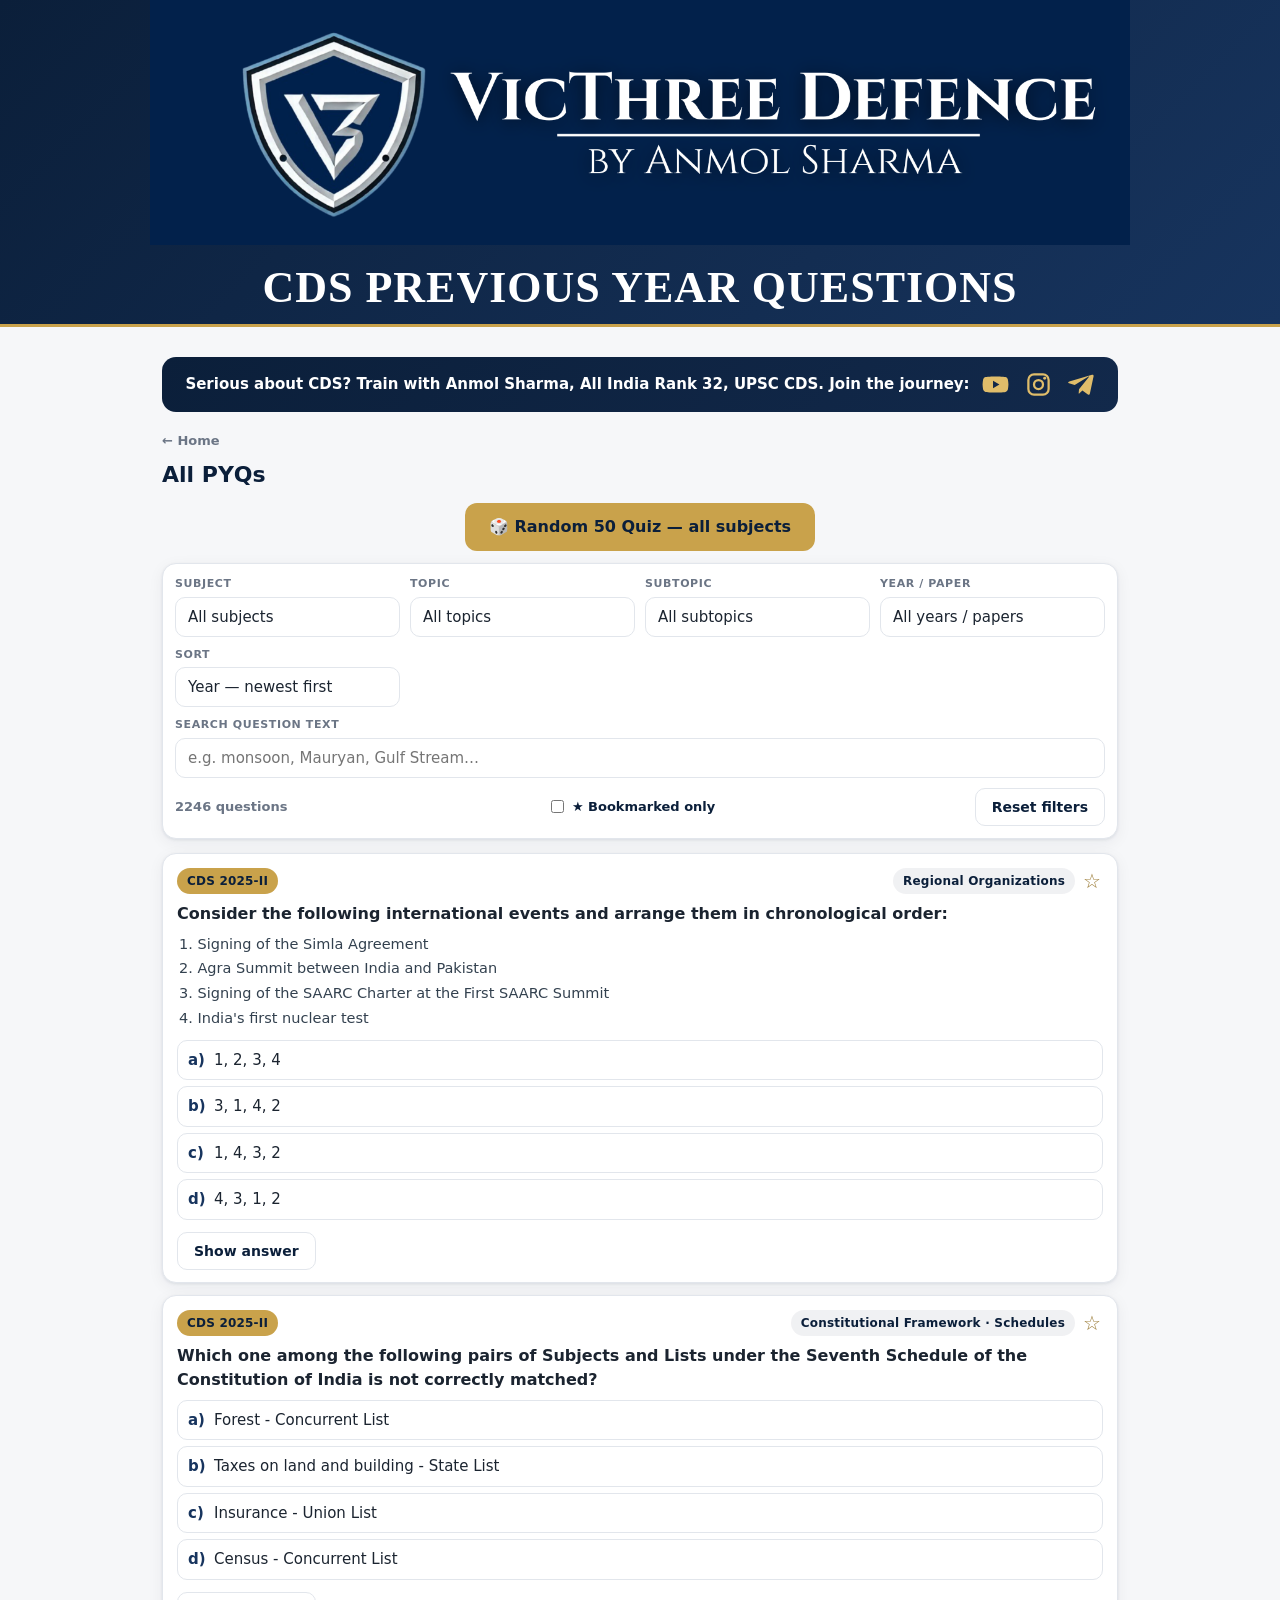
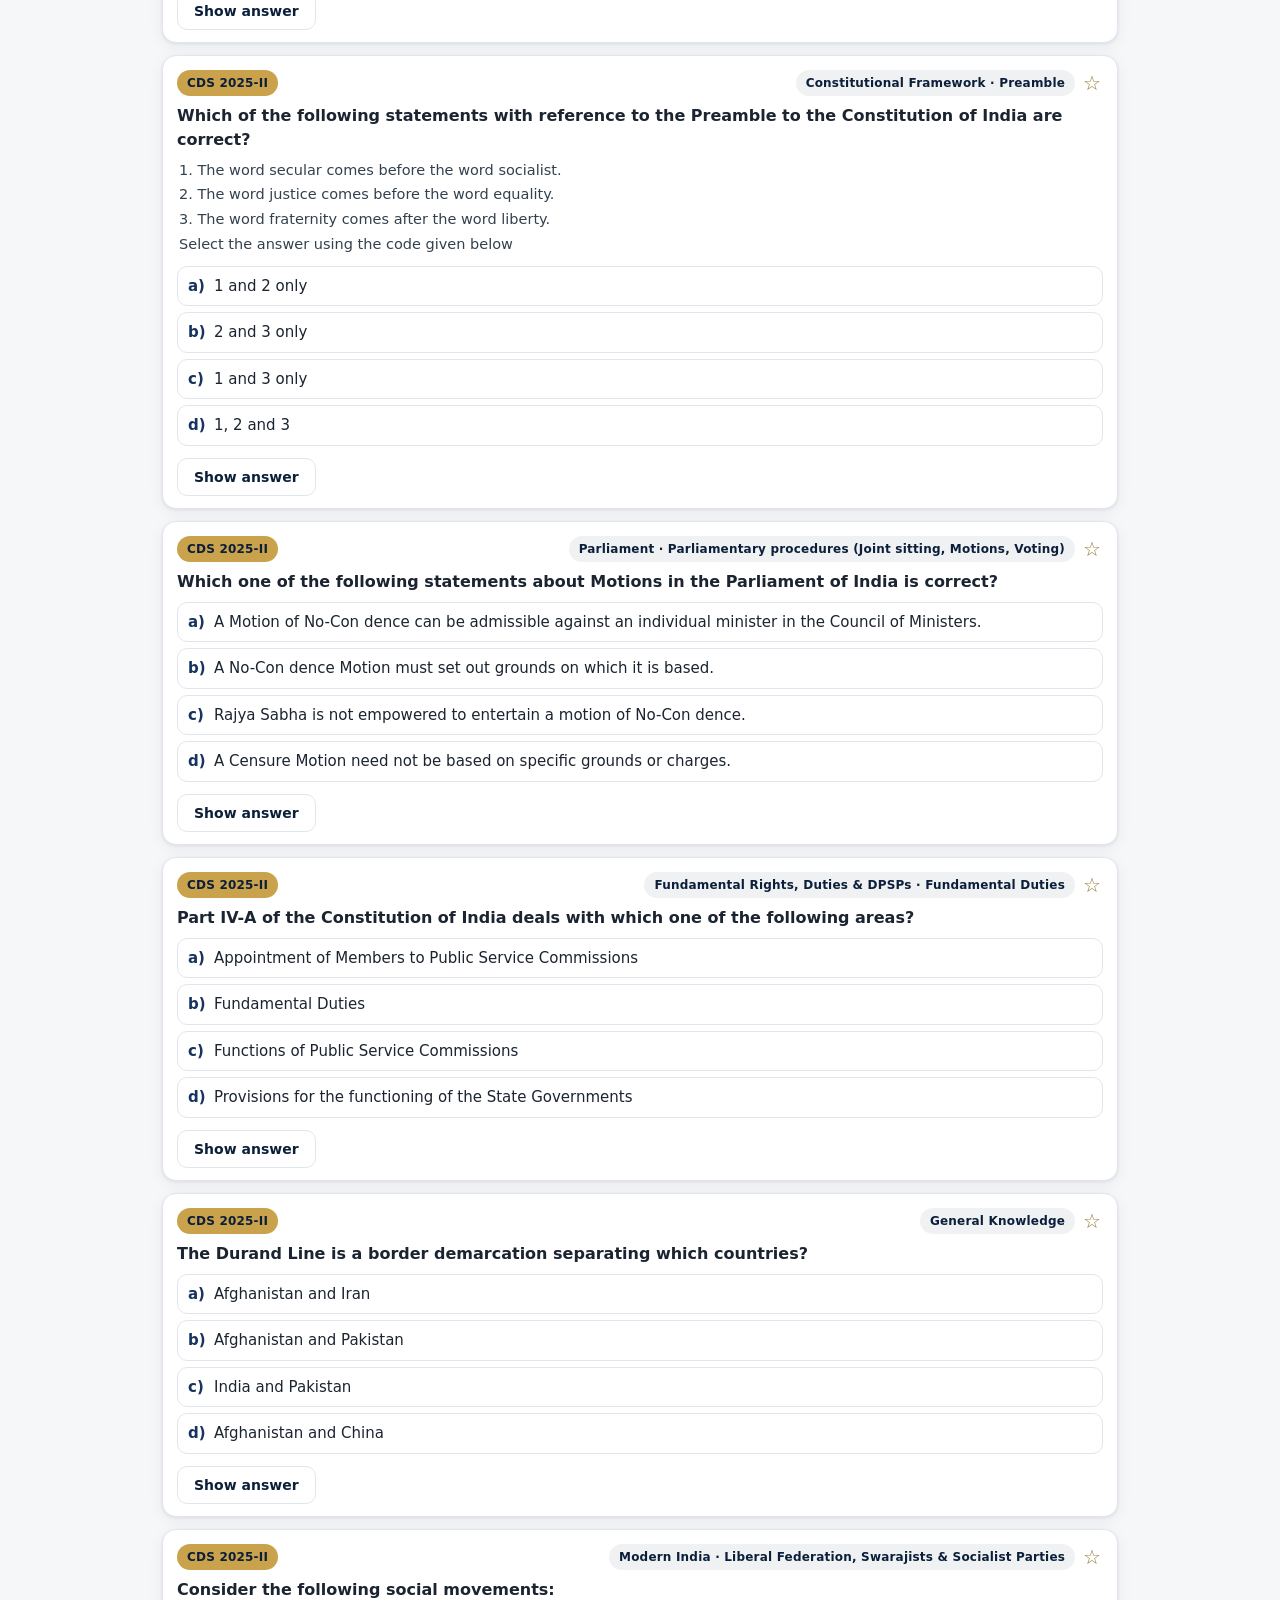
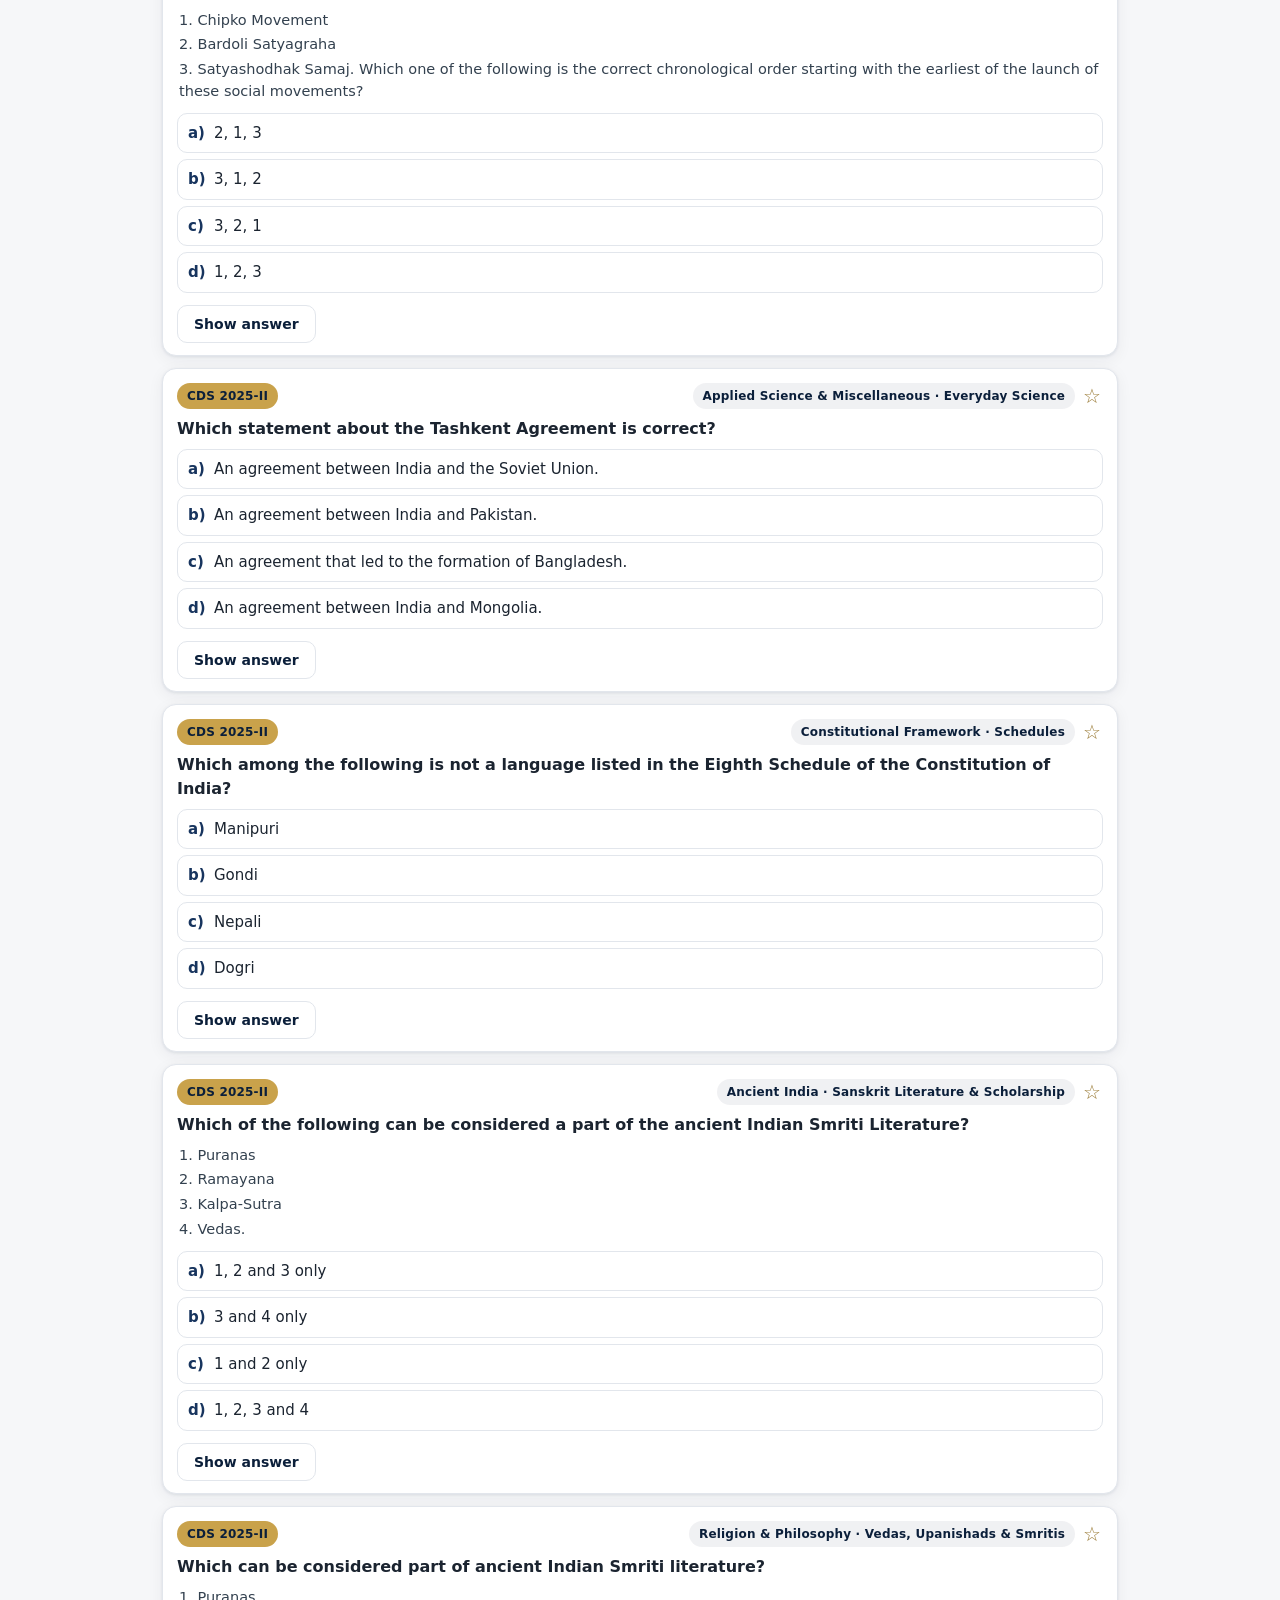
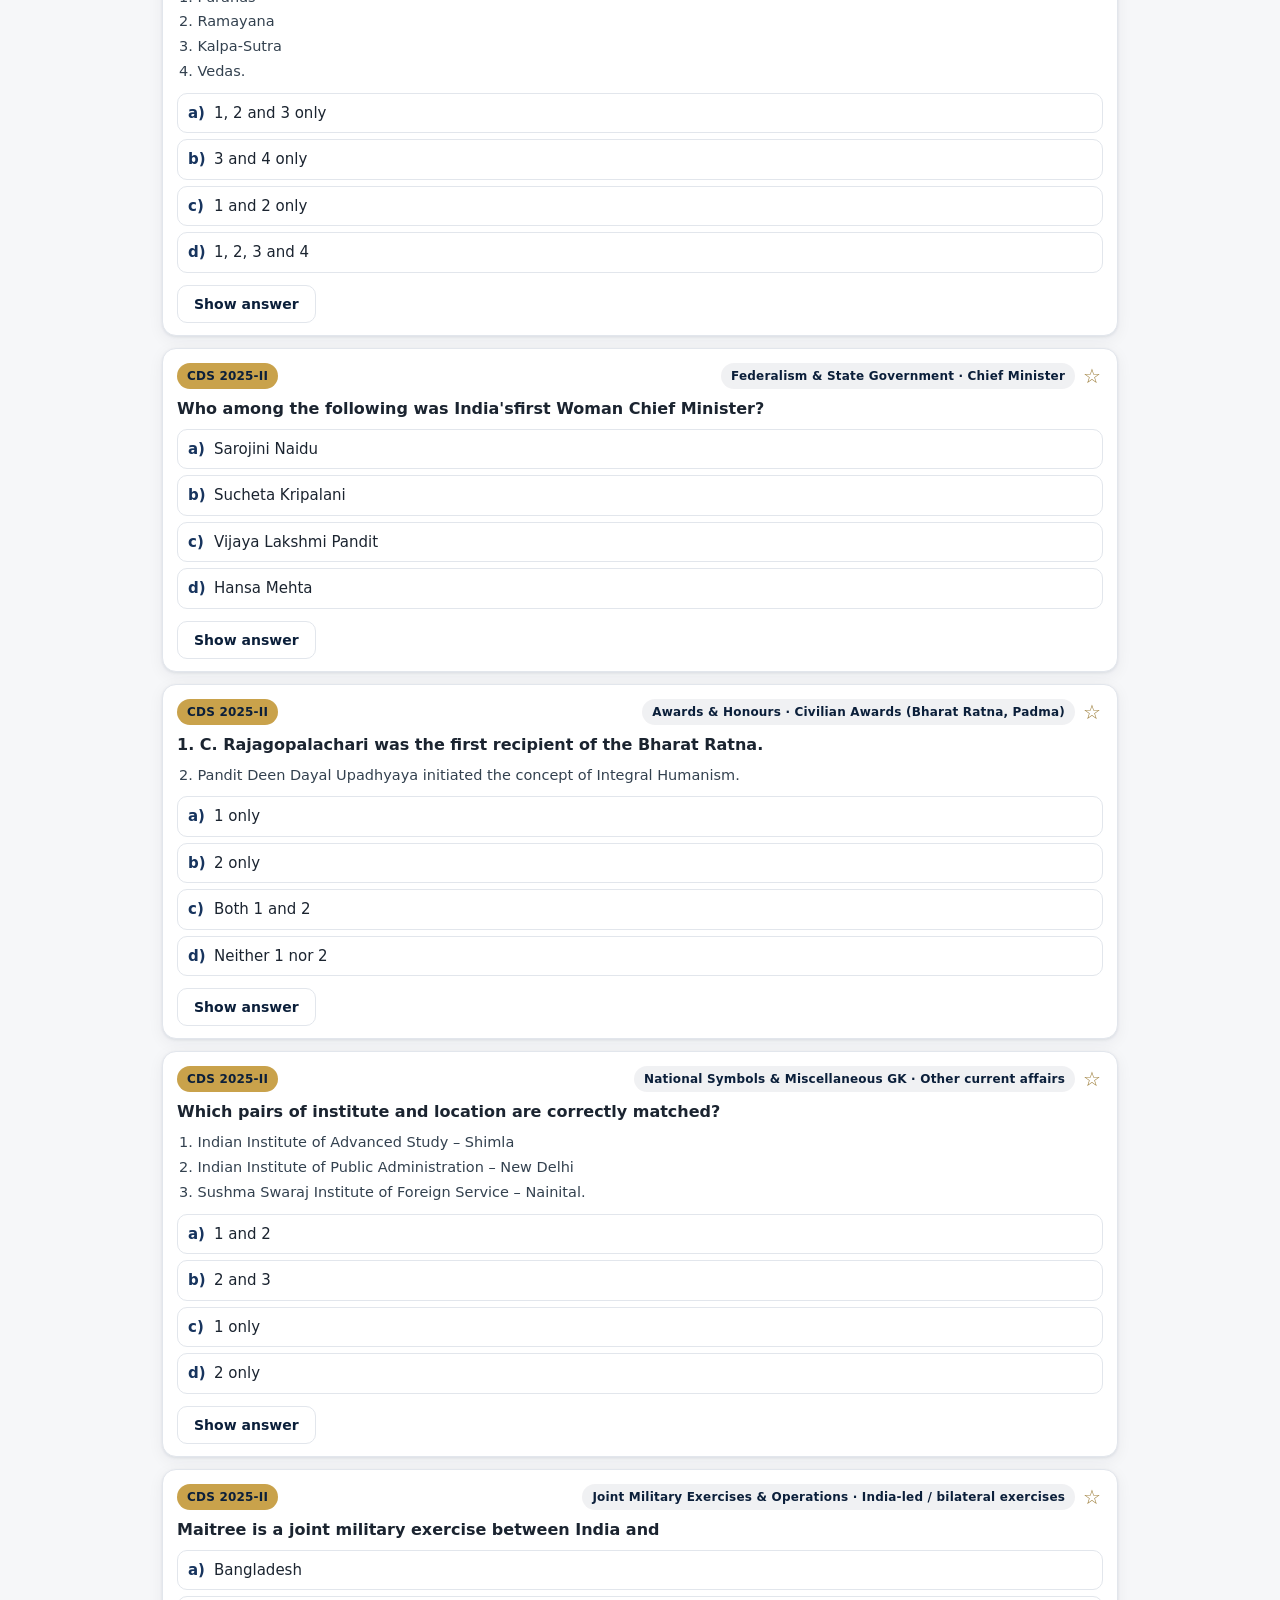
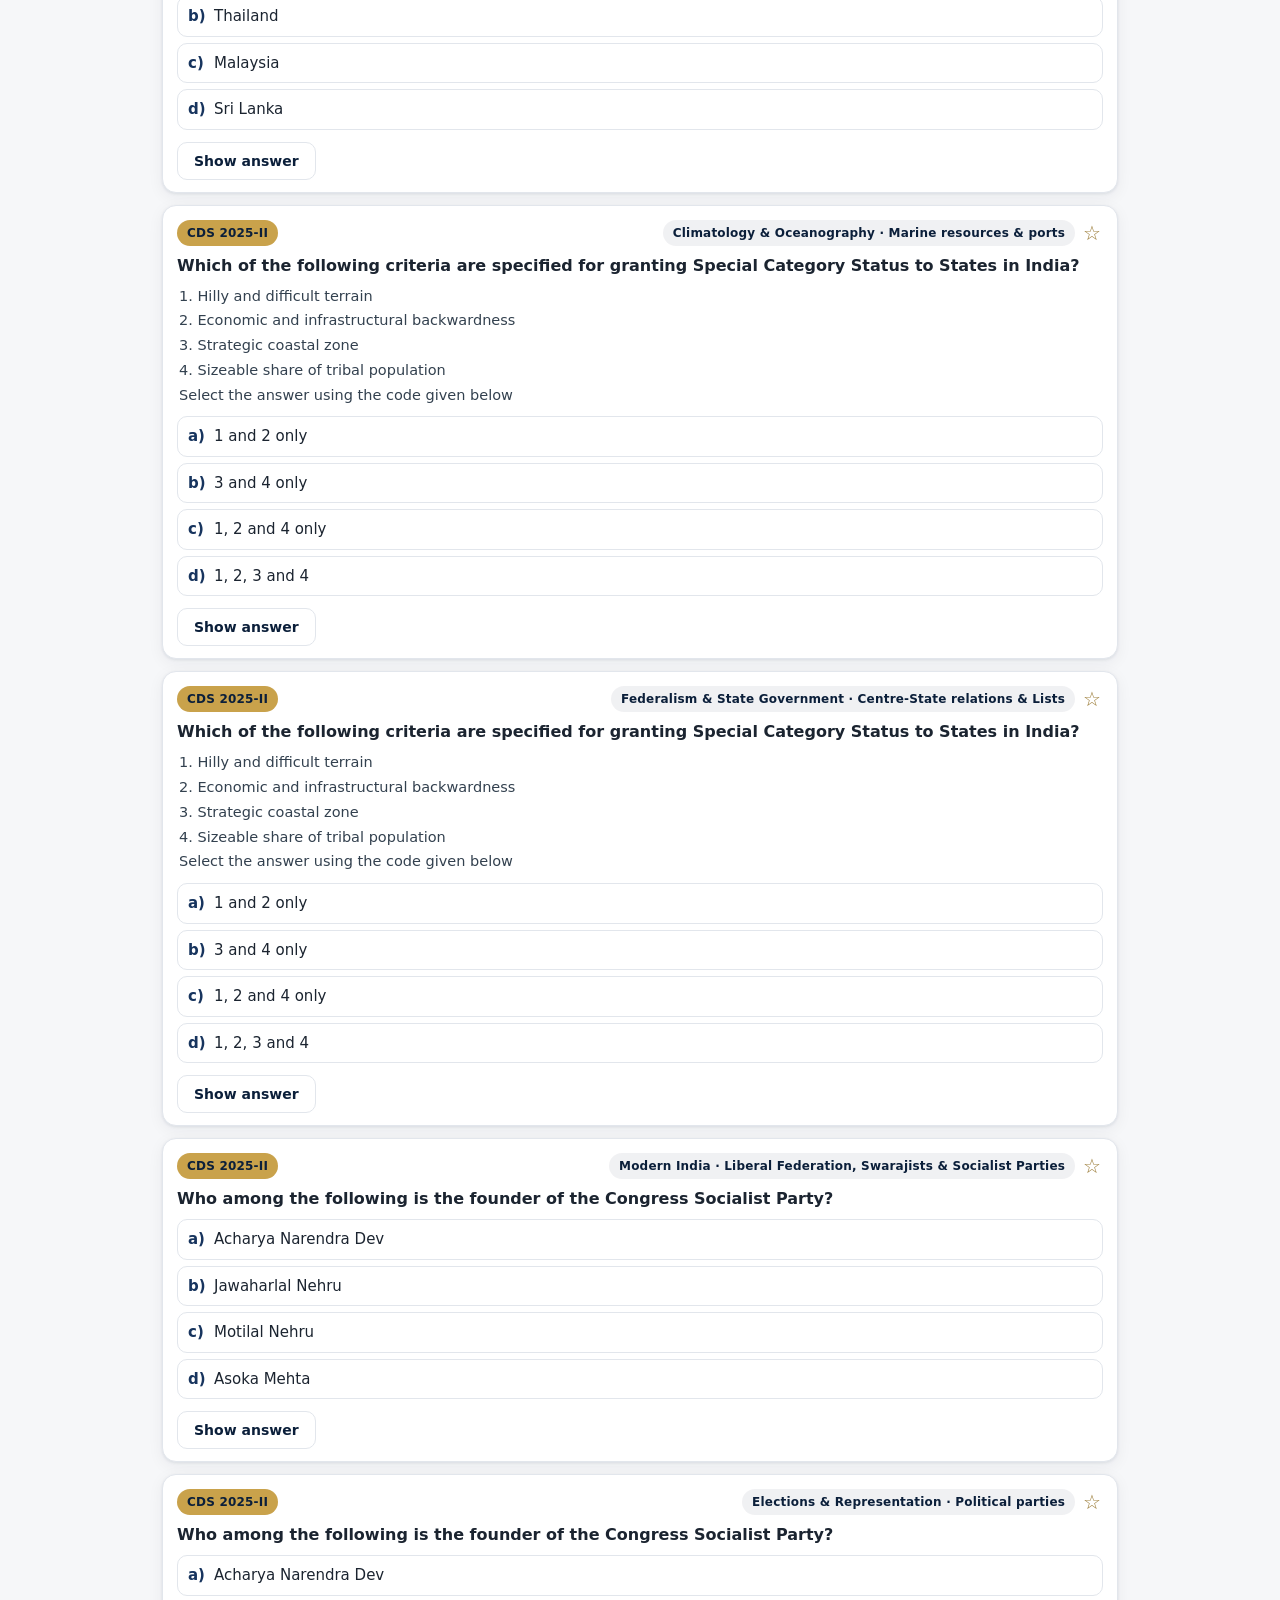
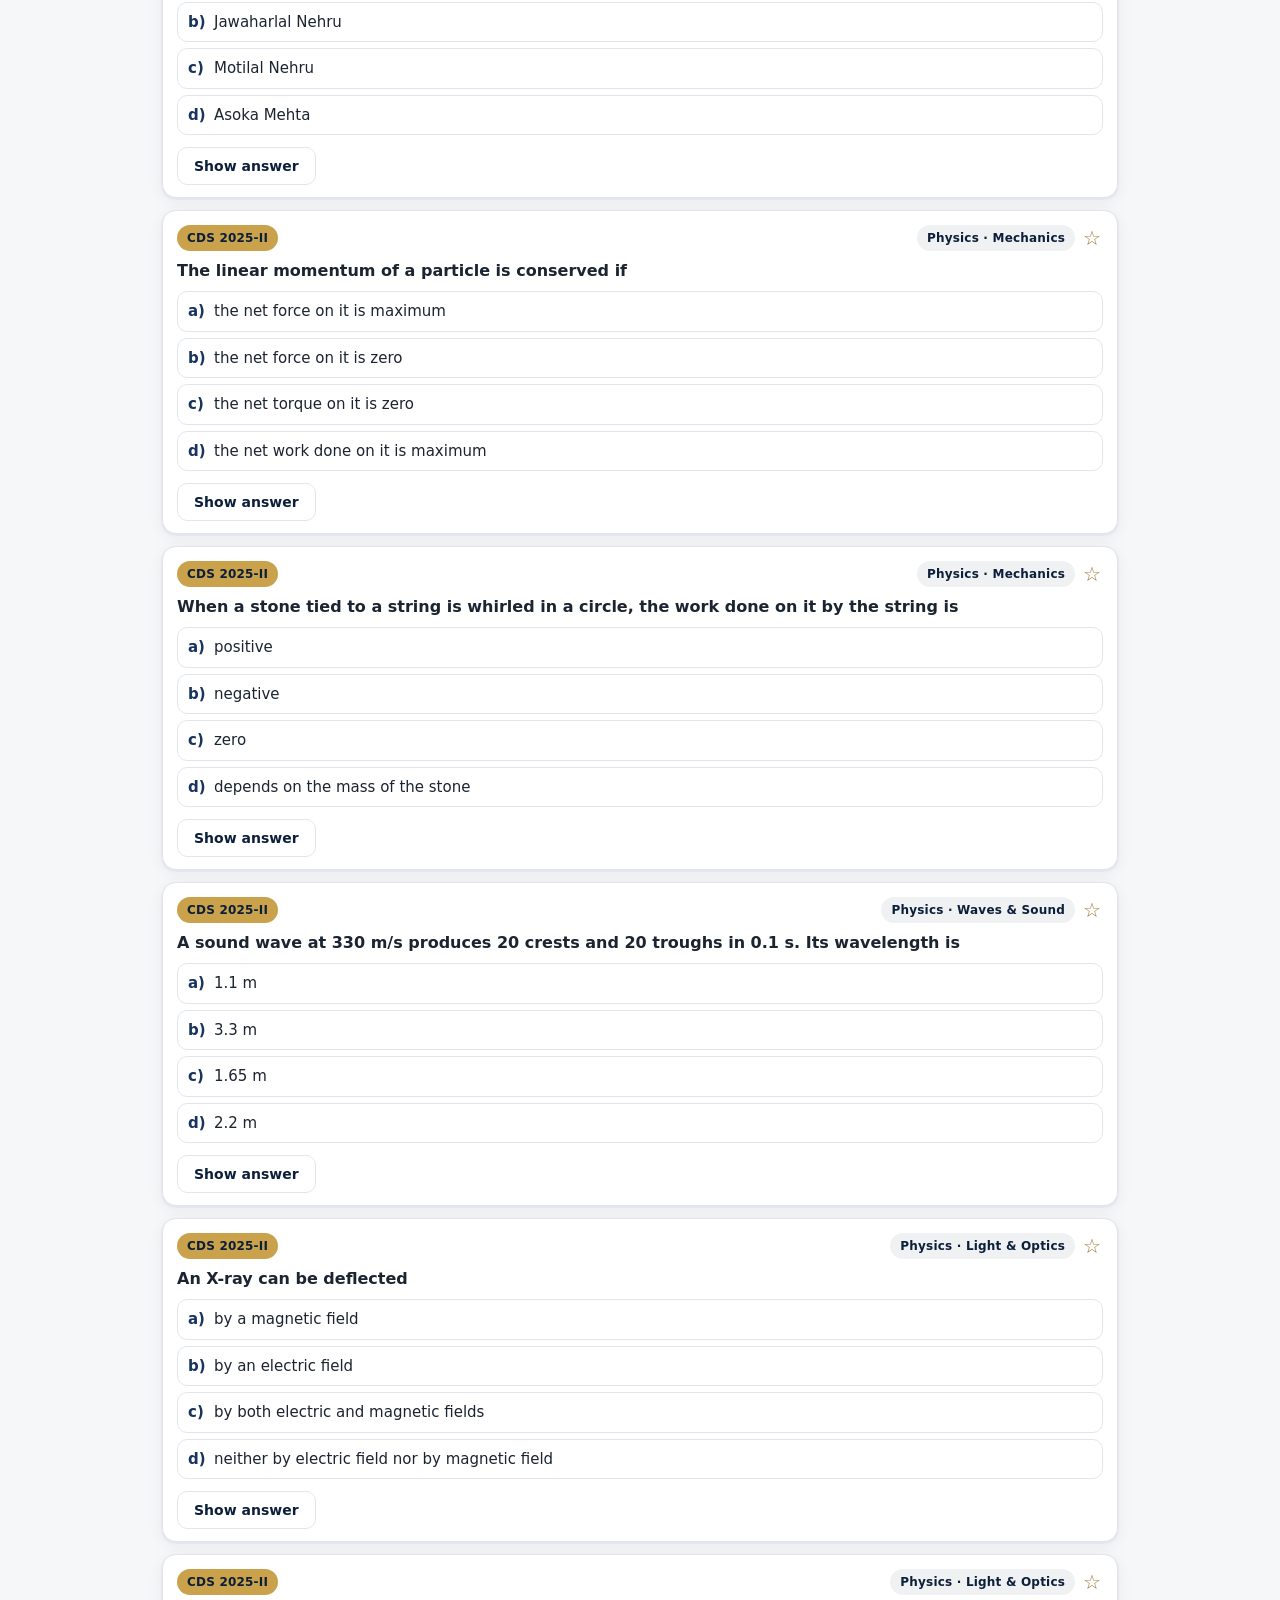
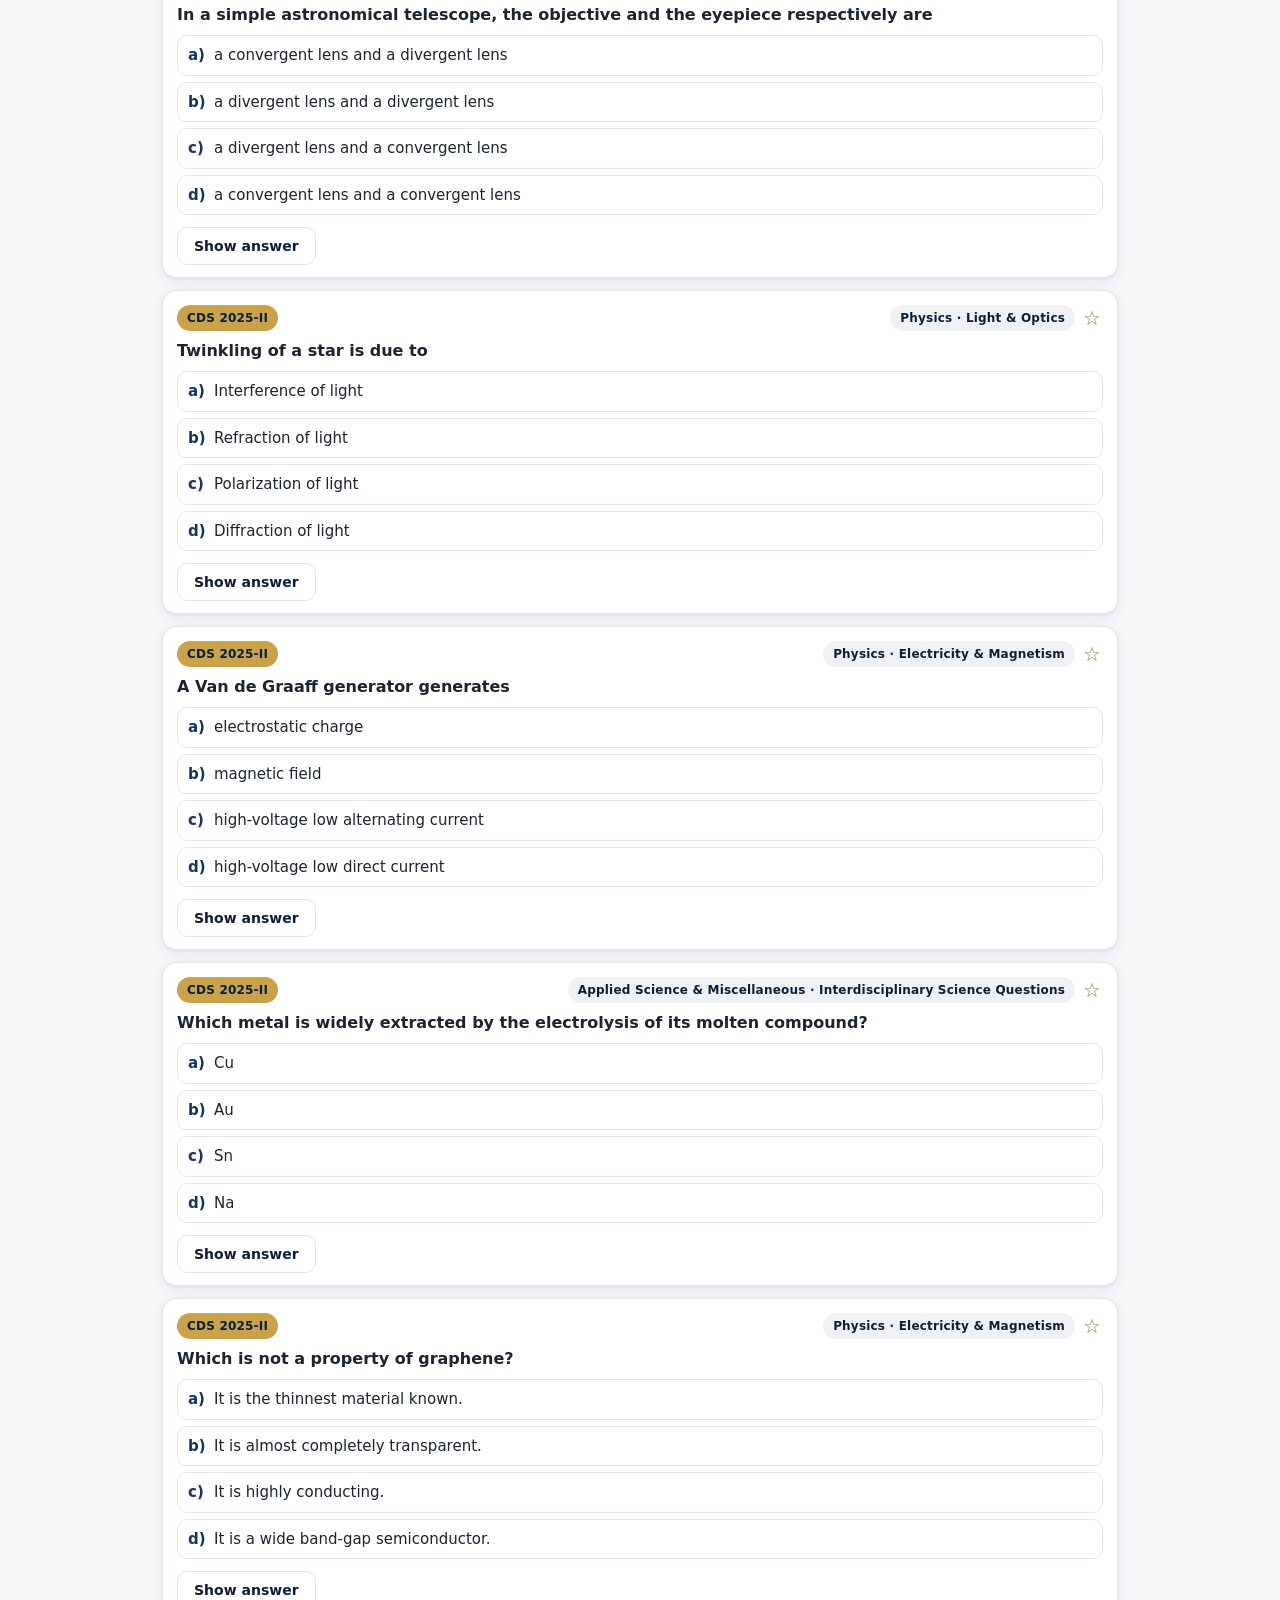
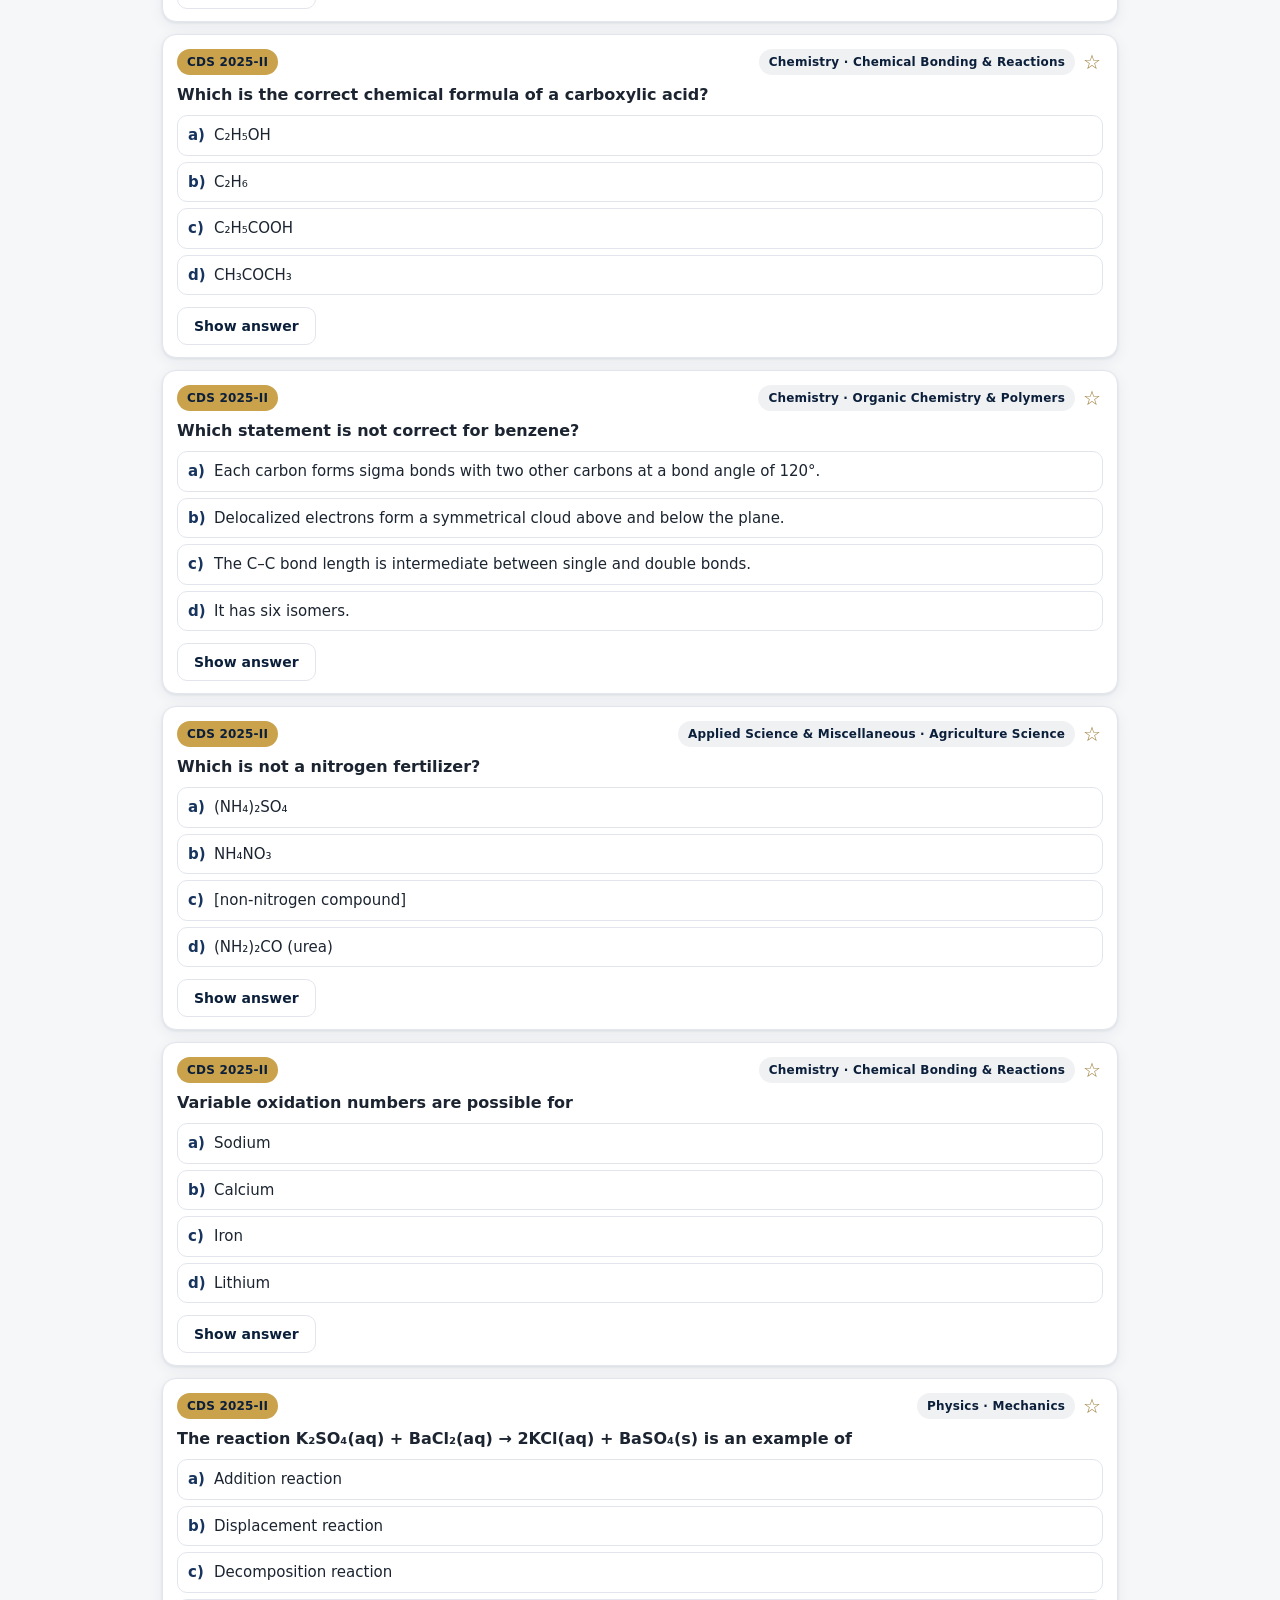
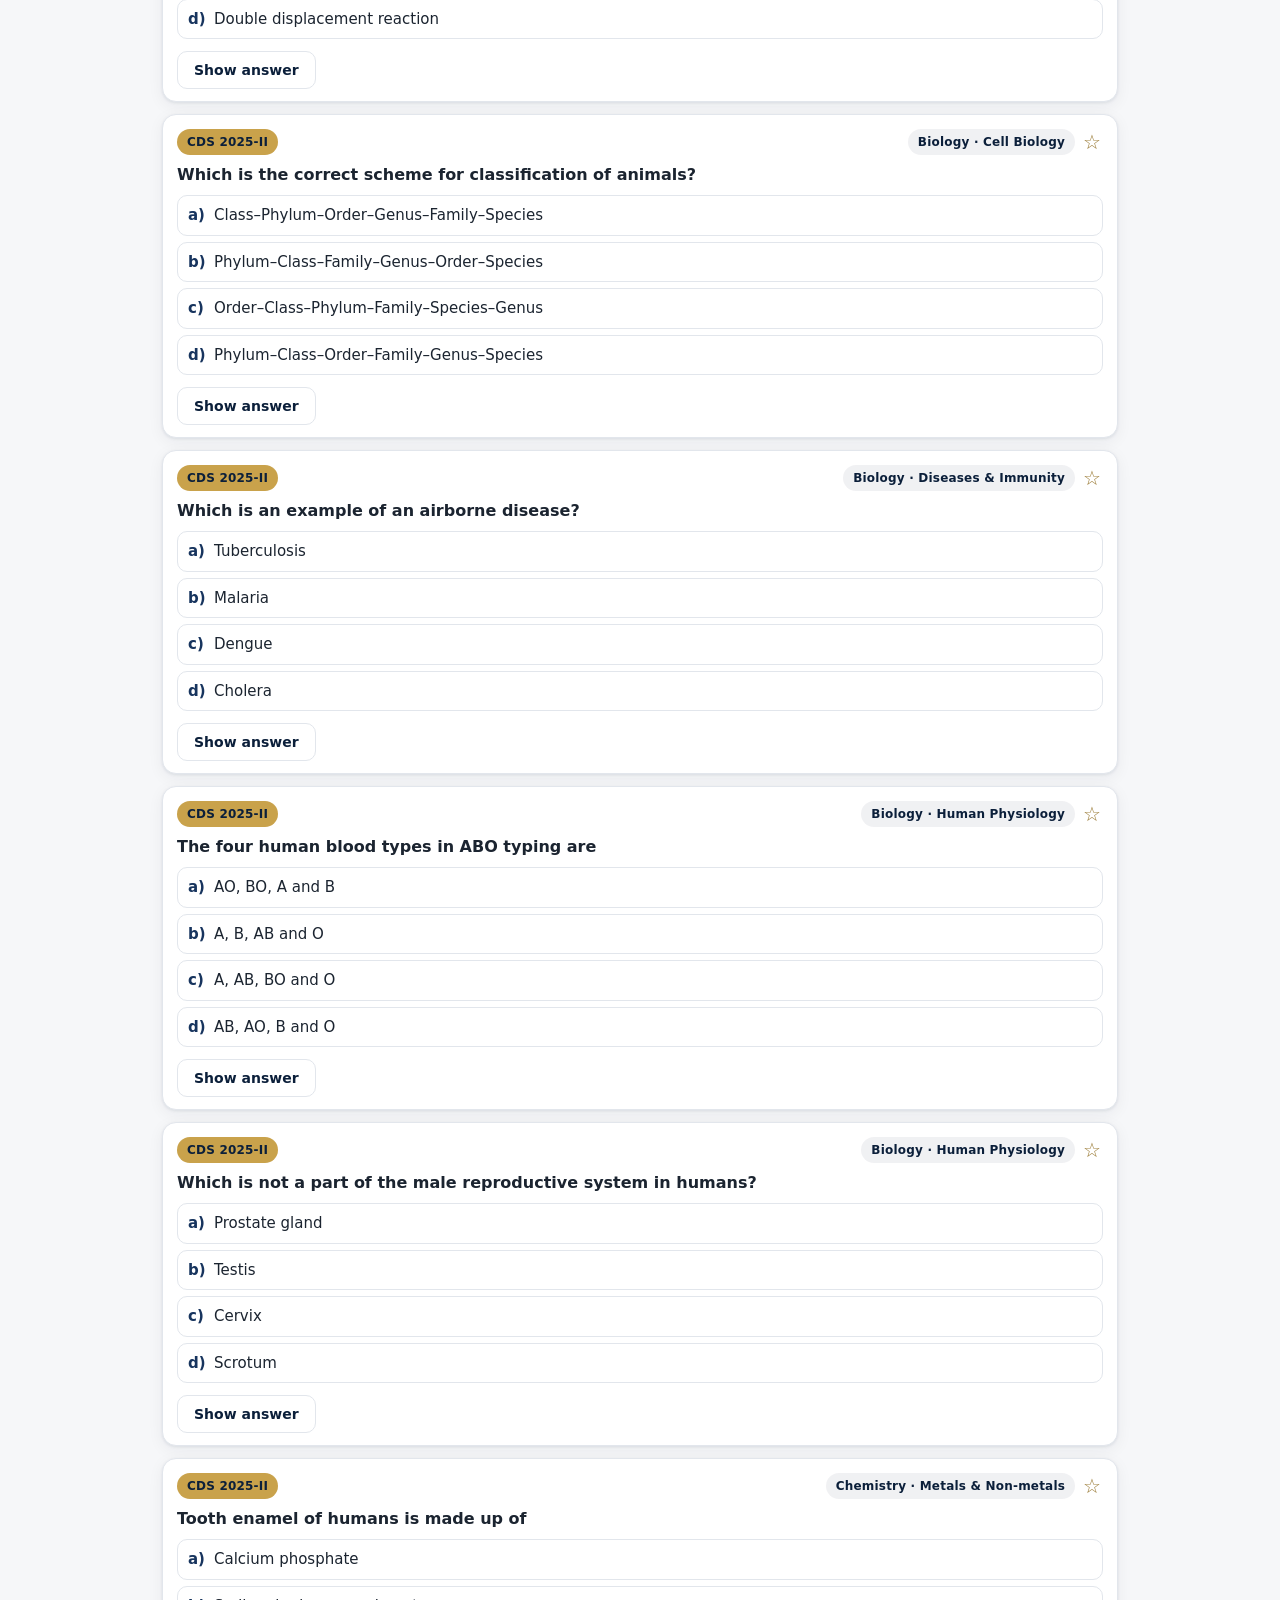
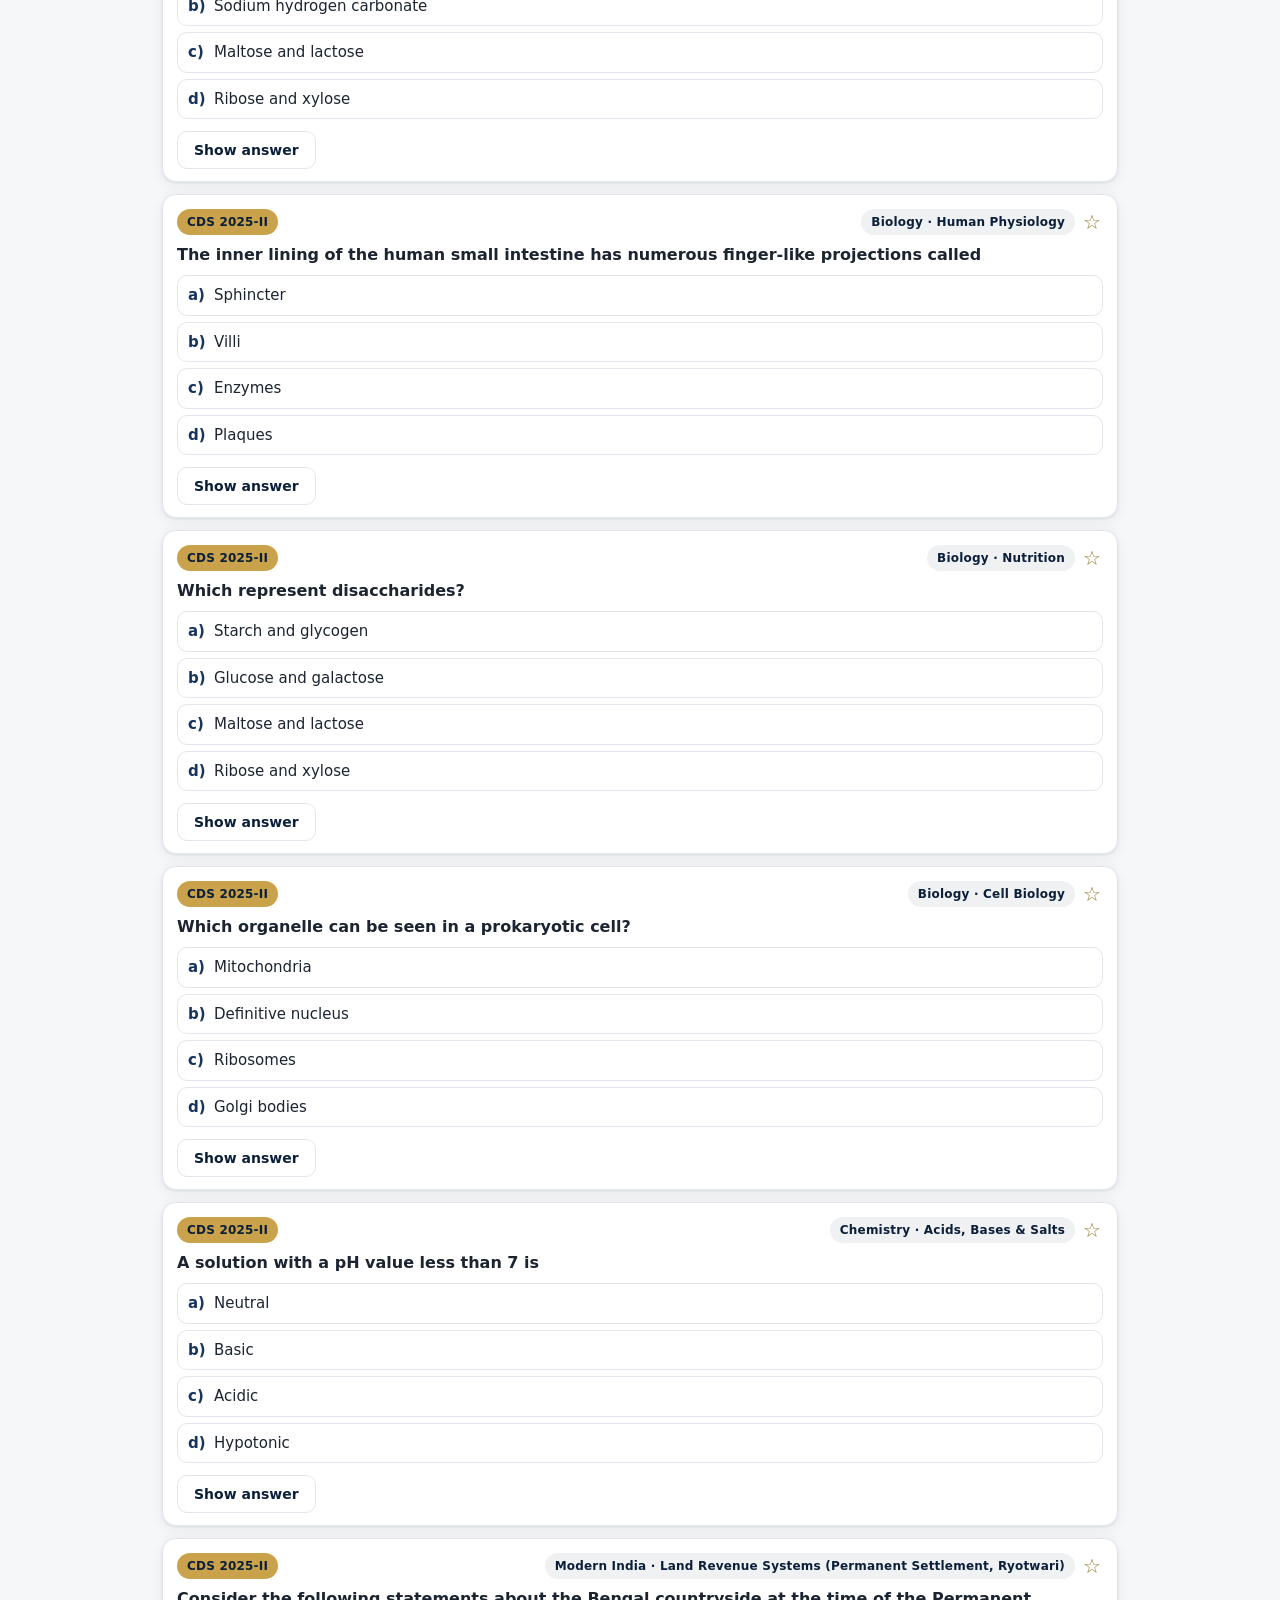
==== commit e091e47b: "CTA: mobile-only line break before 'All India Rank 32' (desktop stays one line); cache v=19" ====
--- a/docs/browse.html
+++ b/docs/browse.html
@@ -5,11 +5,11 @@
 <meta name="viewport" content="width=device-width, initial-scale=1">
 <title>Browse — VicThree Defence CDS PYQ Library</title>
 <meta name="description" content="Browse CDS Previous Year Questions by topic, subtopic and year. By Anmol Sharma.">
-<link rel="stylesheet" href="css/styles.css?v=18">
+<link rel="stylesheet" href="css/styles.css?v=19">
 <link rel="manifest" href="manifest.webmanifest">
 <meta name="theme-color" content="#0B1F3A">
-<link rel="apple-touch-icon" href="assets/icon-180.png?v=18">
-<link rel="icon" type="image/png" sizes="192x192" href="assets/icon-192.png?v=18">
+<link rel="apple-touch-icon" href="assets/icon-180.png?v=19">
+<link rel="icon" type="image/png" sizes="192x192" href="assets/icon-192.png?v=19">
 </head>
 <body>
 <header class="header">
@@ -24,7 +24,7 @@
 
 <main class="wrap">
   <section class="cta">
-    <span class="cta-text">Serious about CDS? Train with Anmol Sharma, All India Rank 32, UPSC CDS. Join the journey:</span>
+    <span class="cta-text">Serious about CDS? Train with Anmol Sharma, <br class="m-br">All India Rank 32, UPSC CDS. Join the journey:</span>
     <nav class="cta-social">
       <a href="https://youtube.com/@victhreedefence" target="_blank" rel="noopener" aria-label="YouTube"><svg viewBox="0 0 24 24" width="27" height="27" fill="currentColor"><path d="M23 7.5a3 3 0 0 0-2.1-2.1C19 4.9 12 4.9 12 4.9s-7 0-8.9.5A3 3 0 0 0 1 7.5 31 31 0 0 0 .5 12 31 31 0 0 0 1 16.5a3 3 0 0 0 2.1 2.1c1.9.5 8.9.5 8.9.5s7 0 8.9-.5A3 3 0 0 0 23 16.5 31 31 0 0 0 23.5 12 31 31 0 0 0 23 7.5zM9.8 15.3V8.7l5.7 3.3-5.7 3.3z"/></svg></a>
       <a href="https://www.instagram.com/victhreedefence" target="_blank" rel="noopener" aria-label="Instagram"><svg viewBox="0 0 24 24" width="27" height="27" fill="none" stroke="currentColor" stroke-width="2"><rect x="3" y="3" width="18" height="18" rx="5"/><circle cx="12" cy="12" r="4"/><circle cx="17.5" cy="6.5" r="1.3" fill="currentColor" stroke="none"/></svg></a>
@@ -85,7 +85,7 @@
   Answers are previous-year public knowledge, graded in your browser.
 </footer>
 
-<script src="js/data.js?v=18"></script>
-<script src="js/browse.js?v=18"></script>
+<script src="js/data.js?v=19"></script>
+<script src="js/browse.js?v=19"></script>
 </body>
 </html>
--- a/docs/css/styles.css
+++ b/docs/css/styles.css
@@ -219,4 +219,6 @@
 .join-label{text-align:center;font-weight:800;color:#0B1F3A;font-size:16px;margin:26px 0 0}
 .foot-social{display:flex;justify-content:center;gap:24px;margin:10px 0 6px}
 .foot-social a{color:#0B1F3A;display:inline-flex;line-height:0;transition:color .12s,transform .12s}
-.foot-social a:hover{color:#C9A24B;transform:translateY(-2px)}+.foot-social a:hover{color:#C9A24B;transform:translateY(-2px)}
+.m-br{display:none}
+@media(max-width:600px){.m-br{display:inline}}
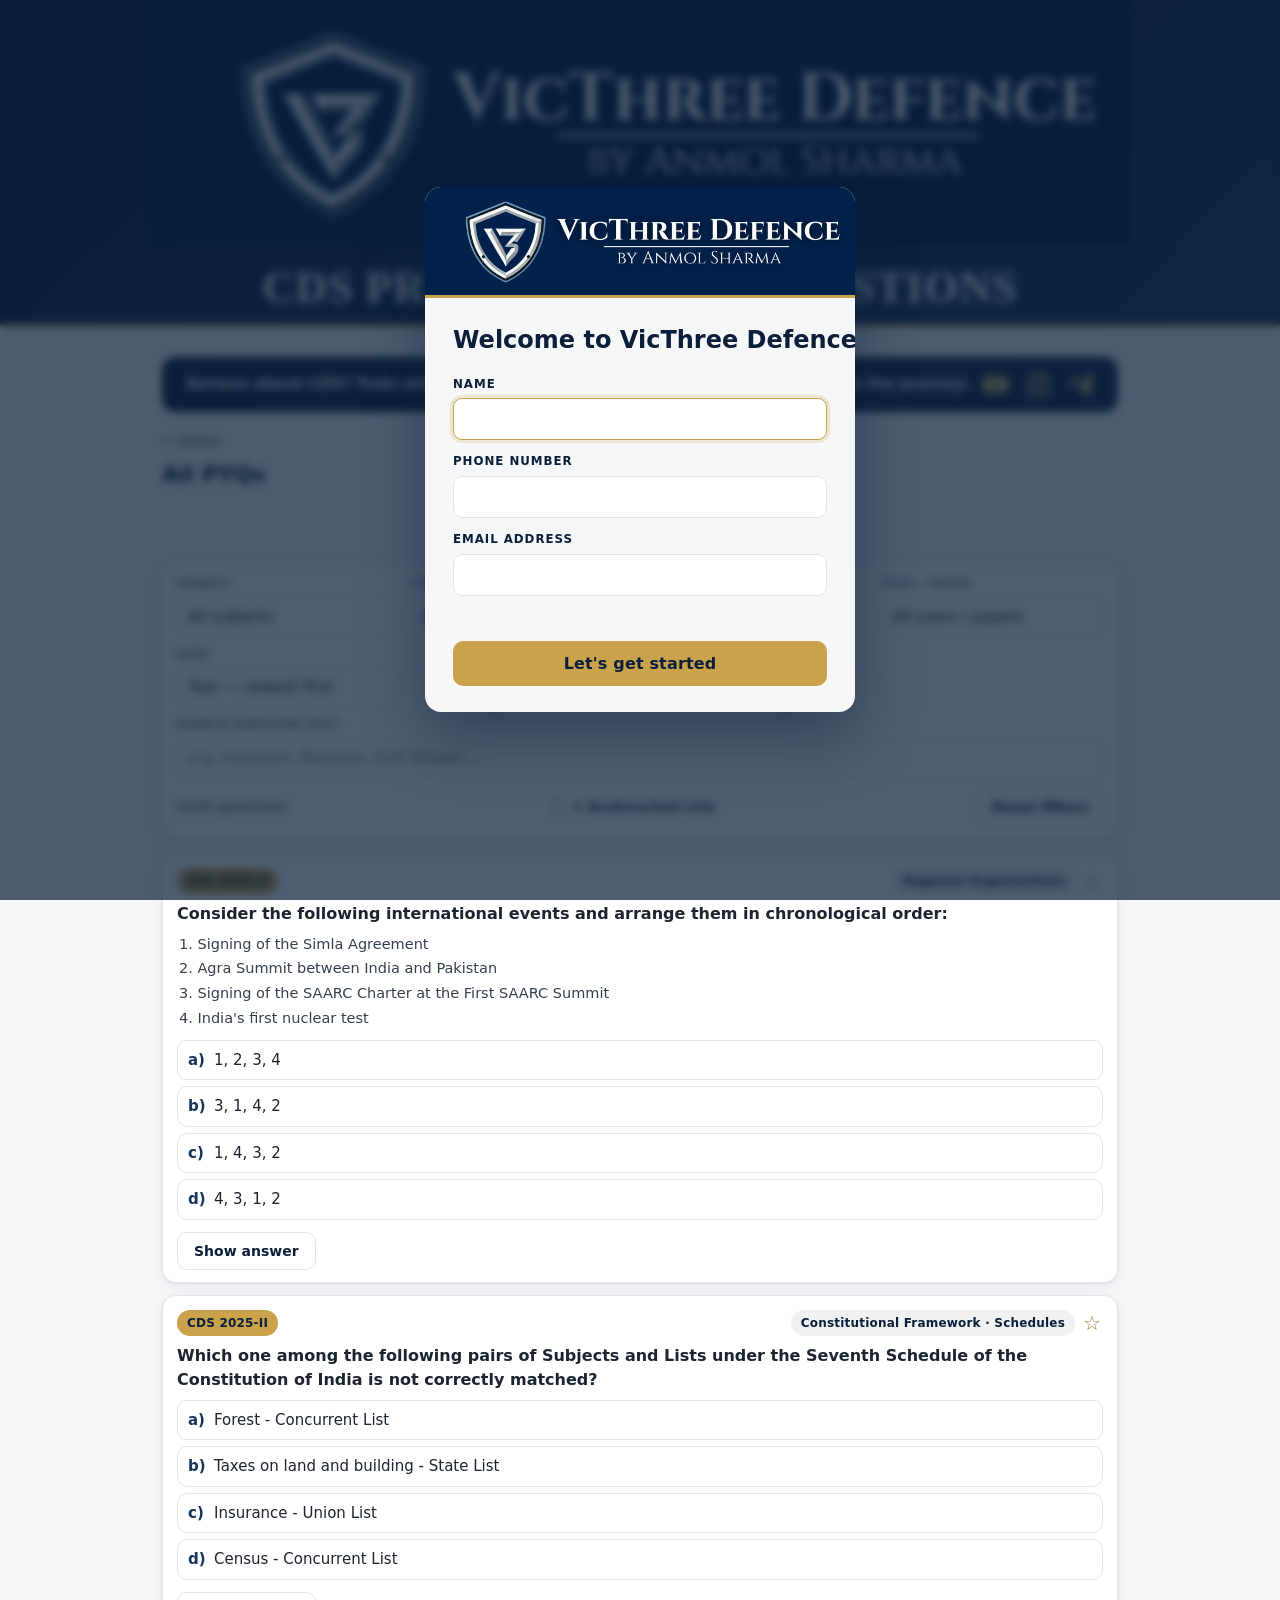
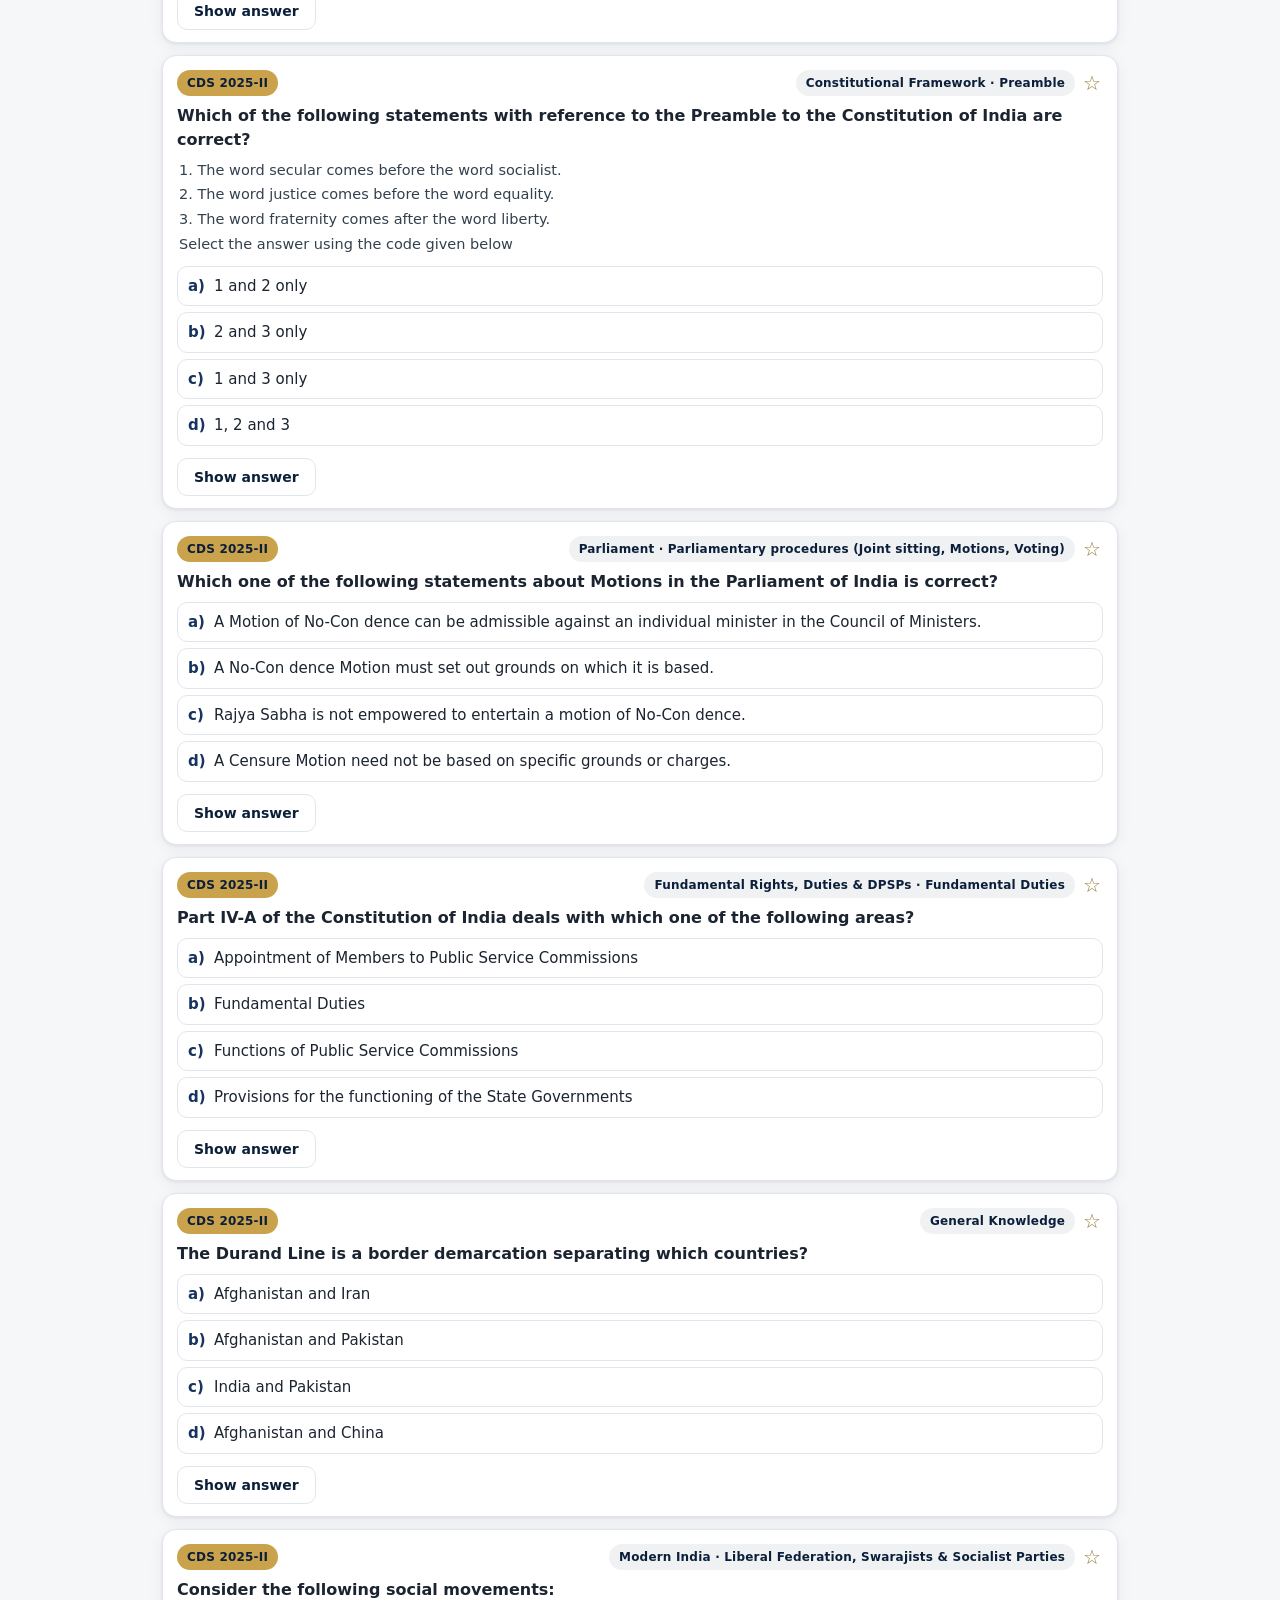
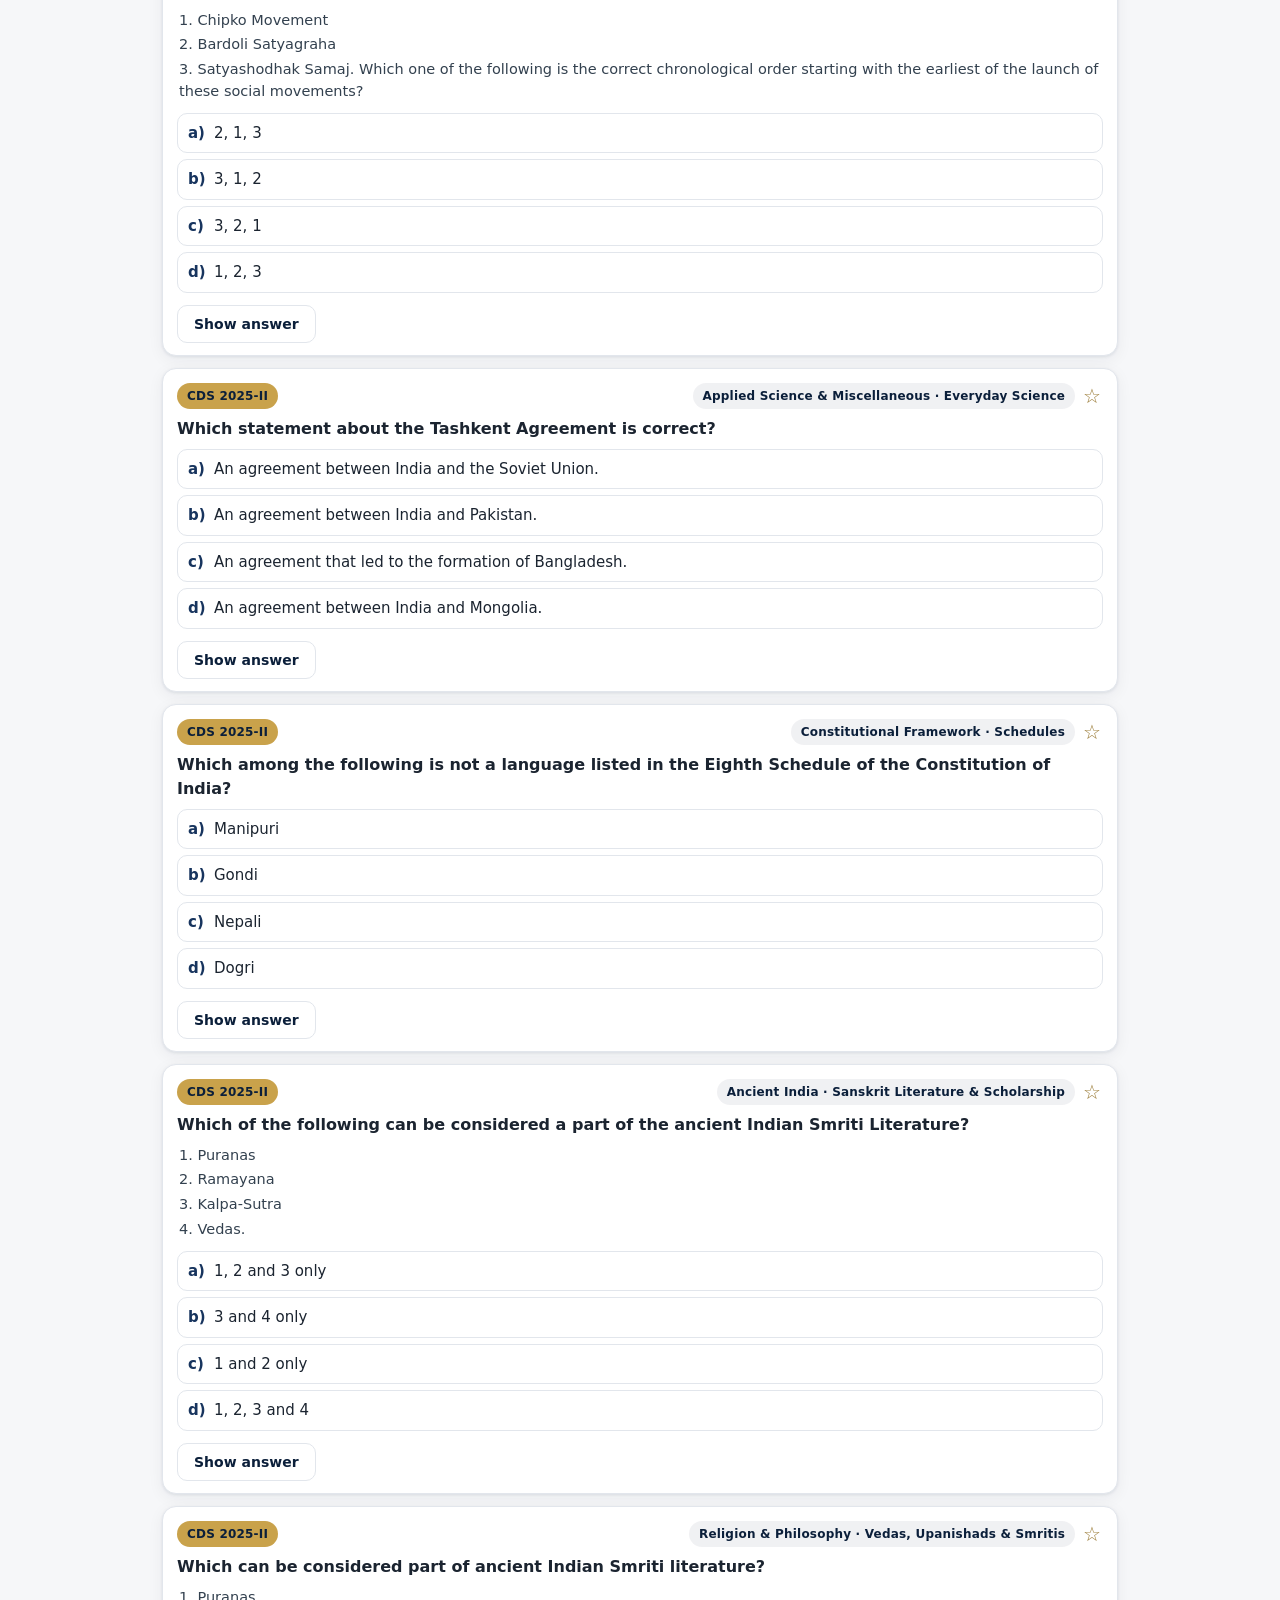
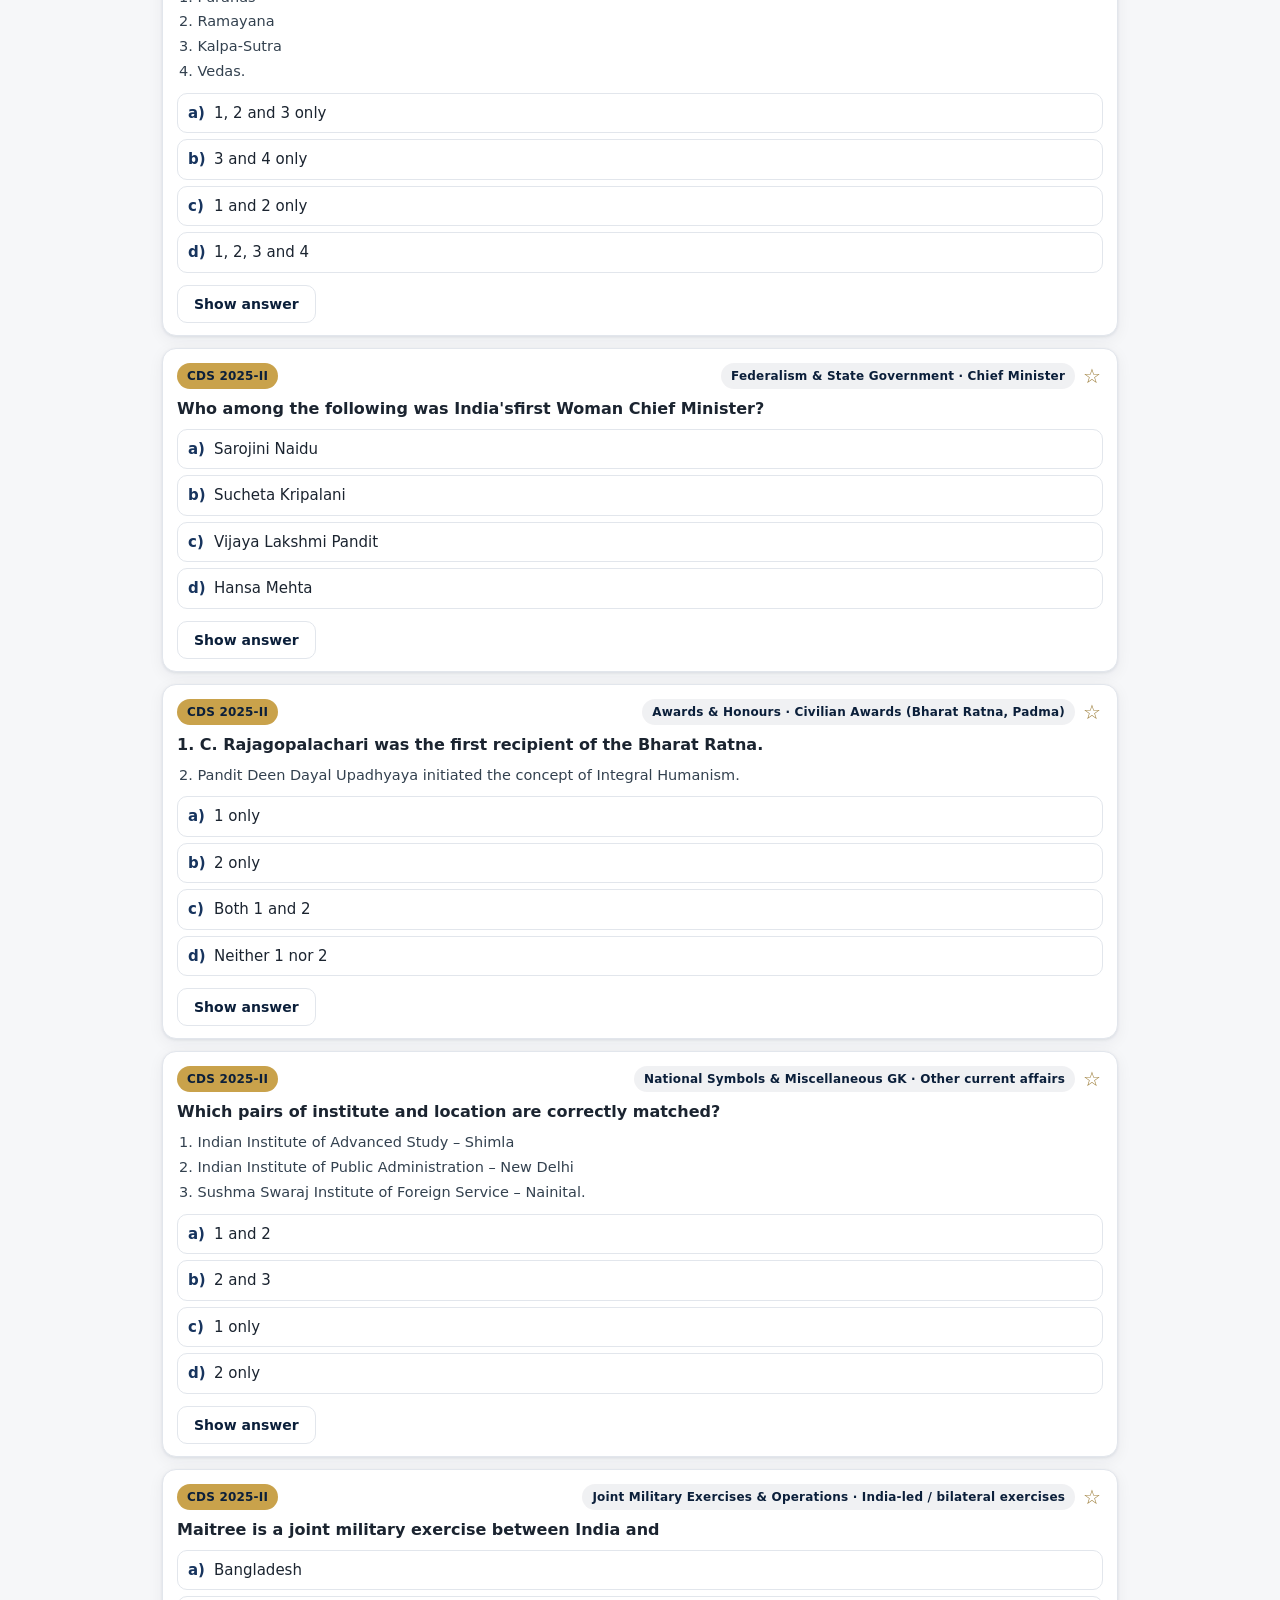
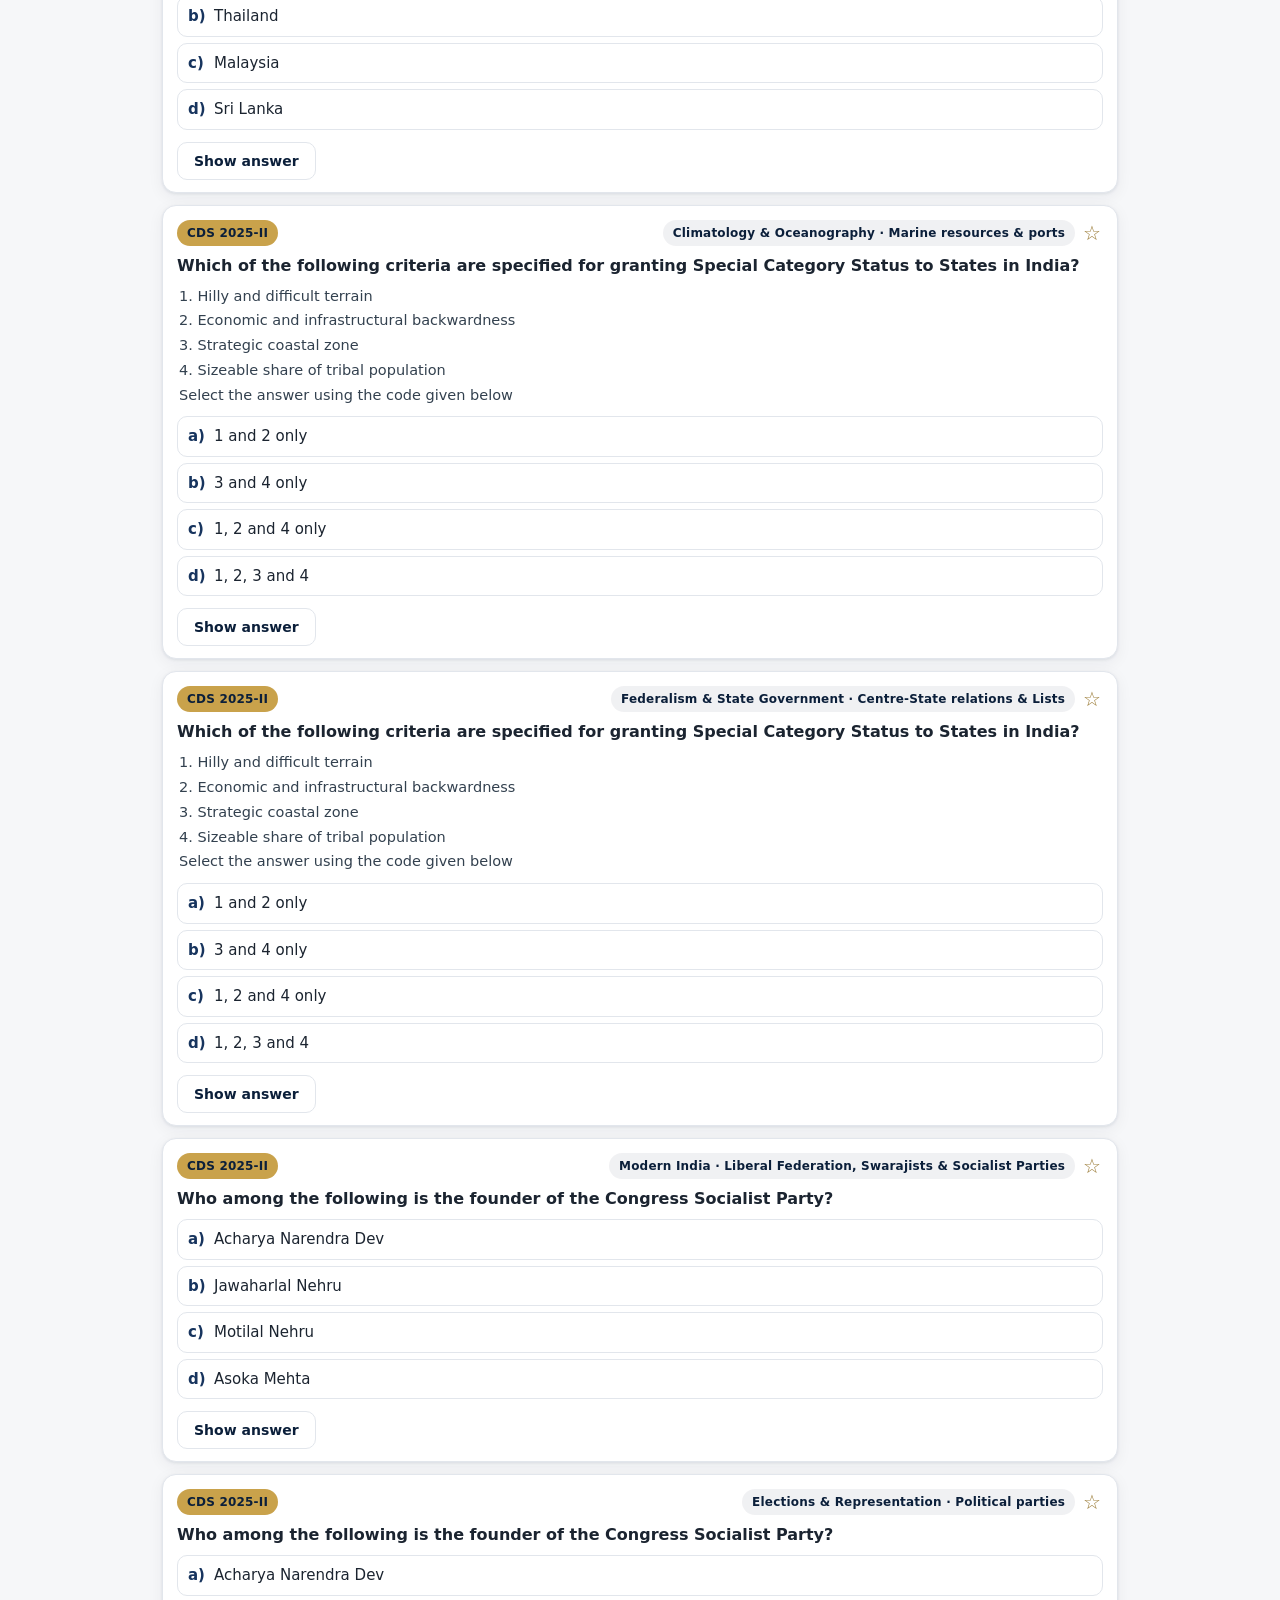
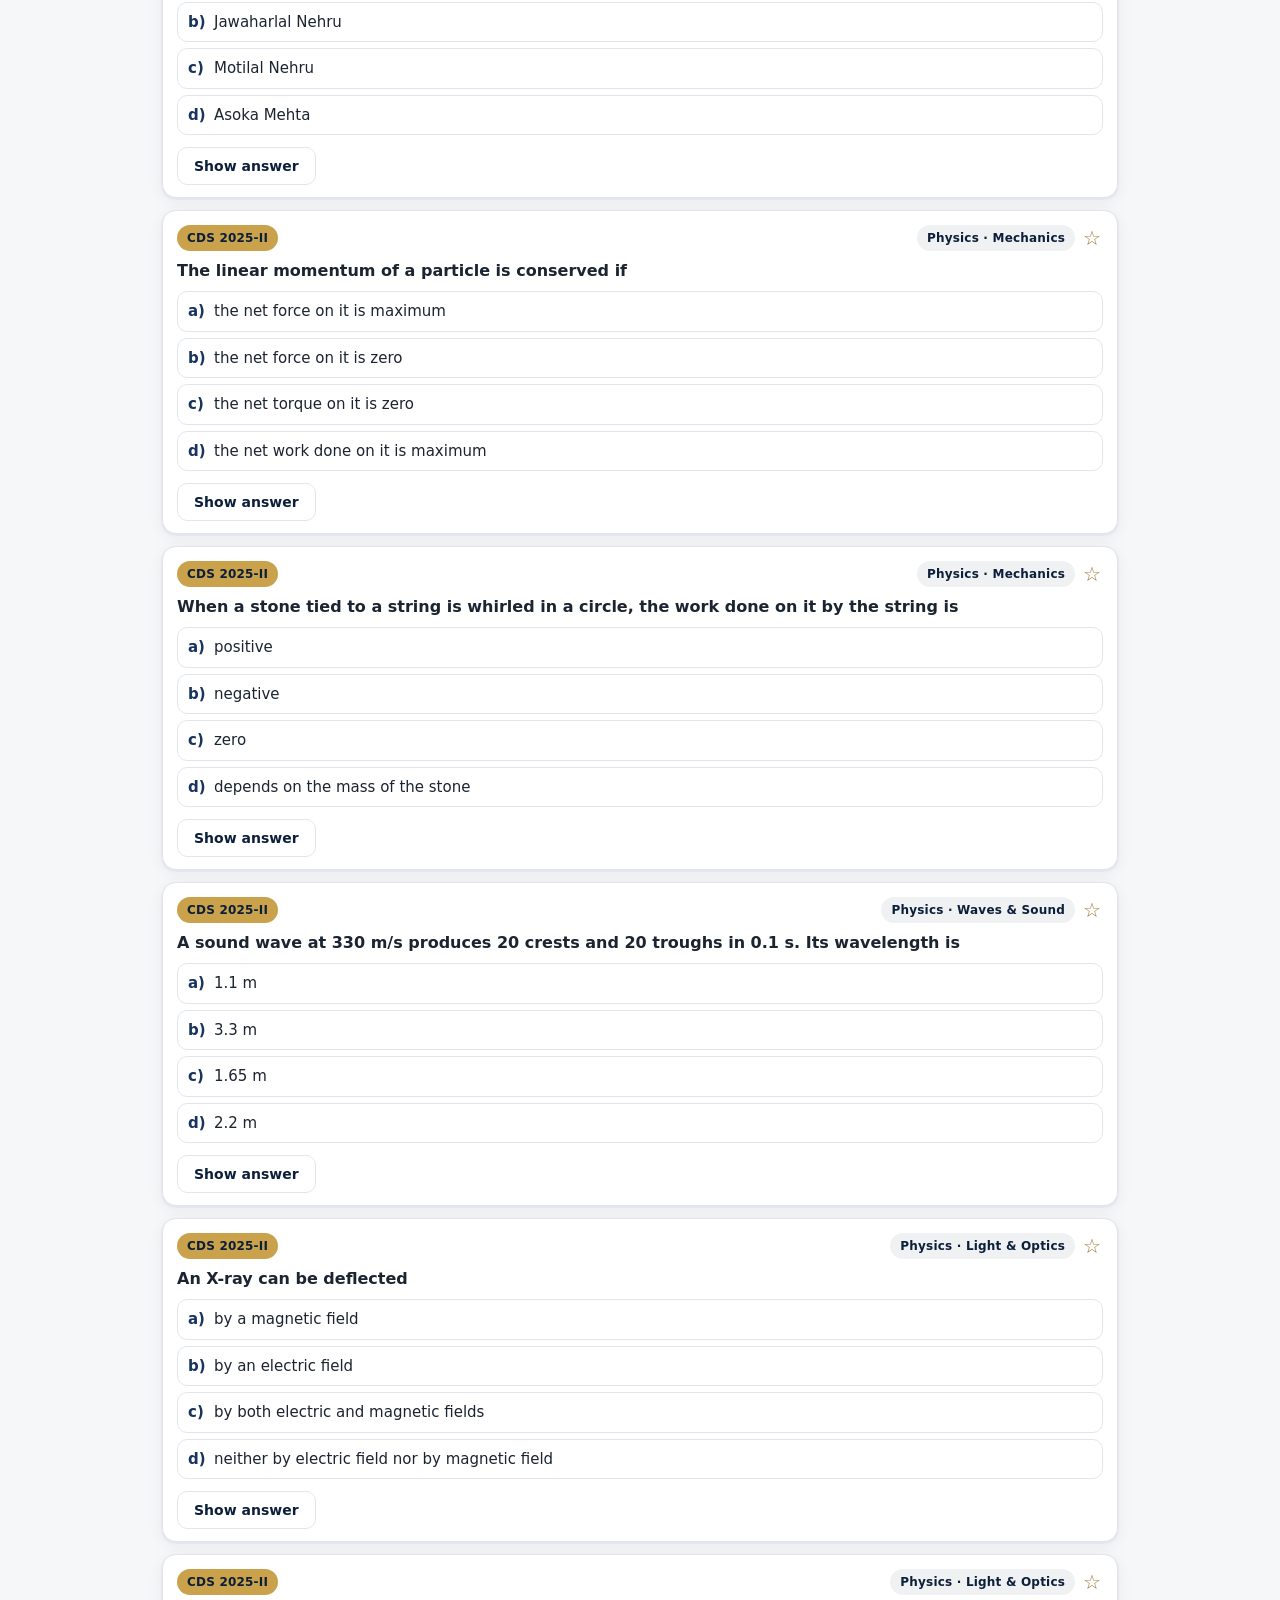
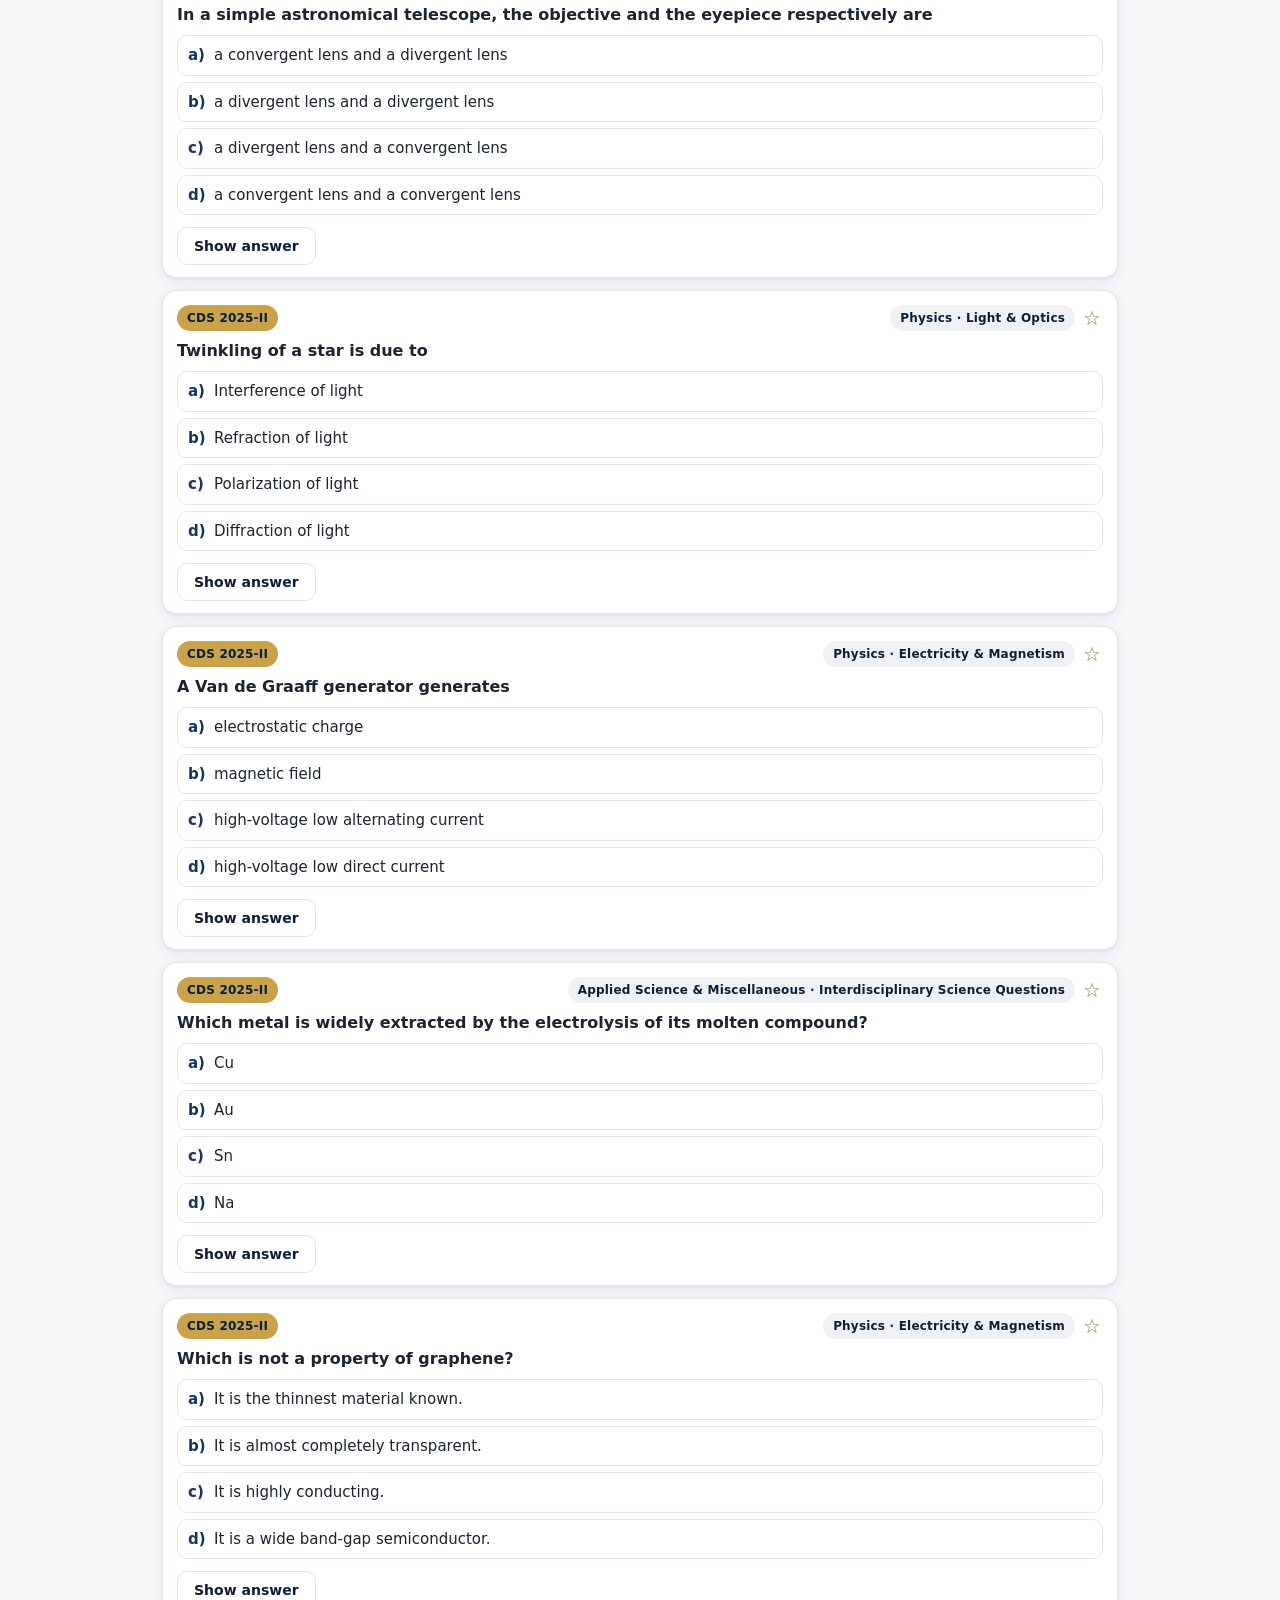
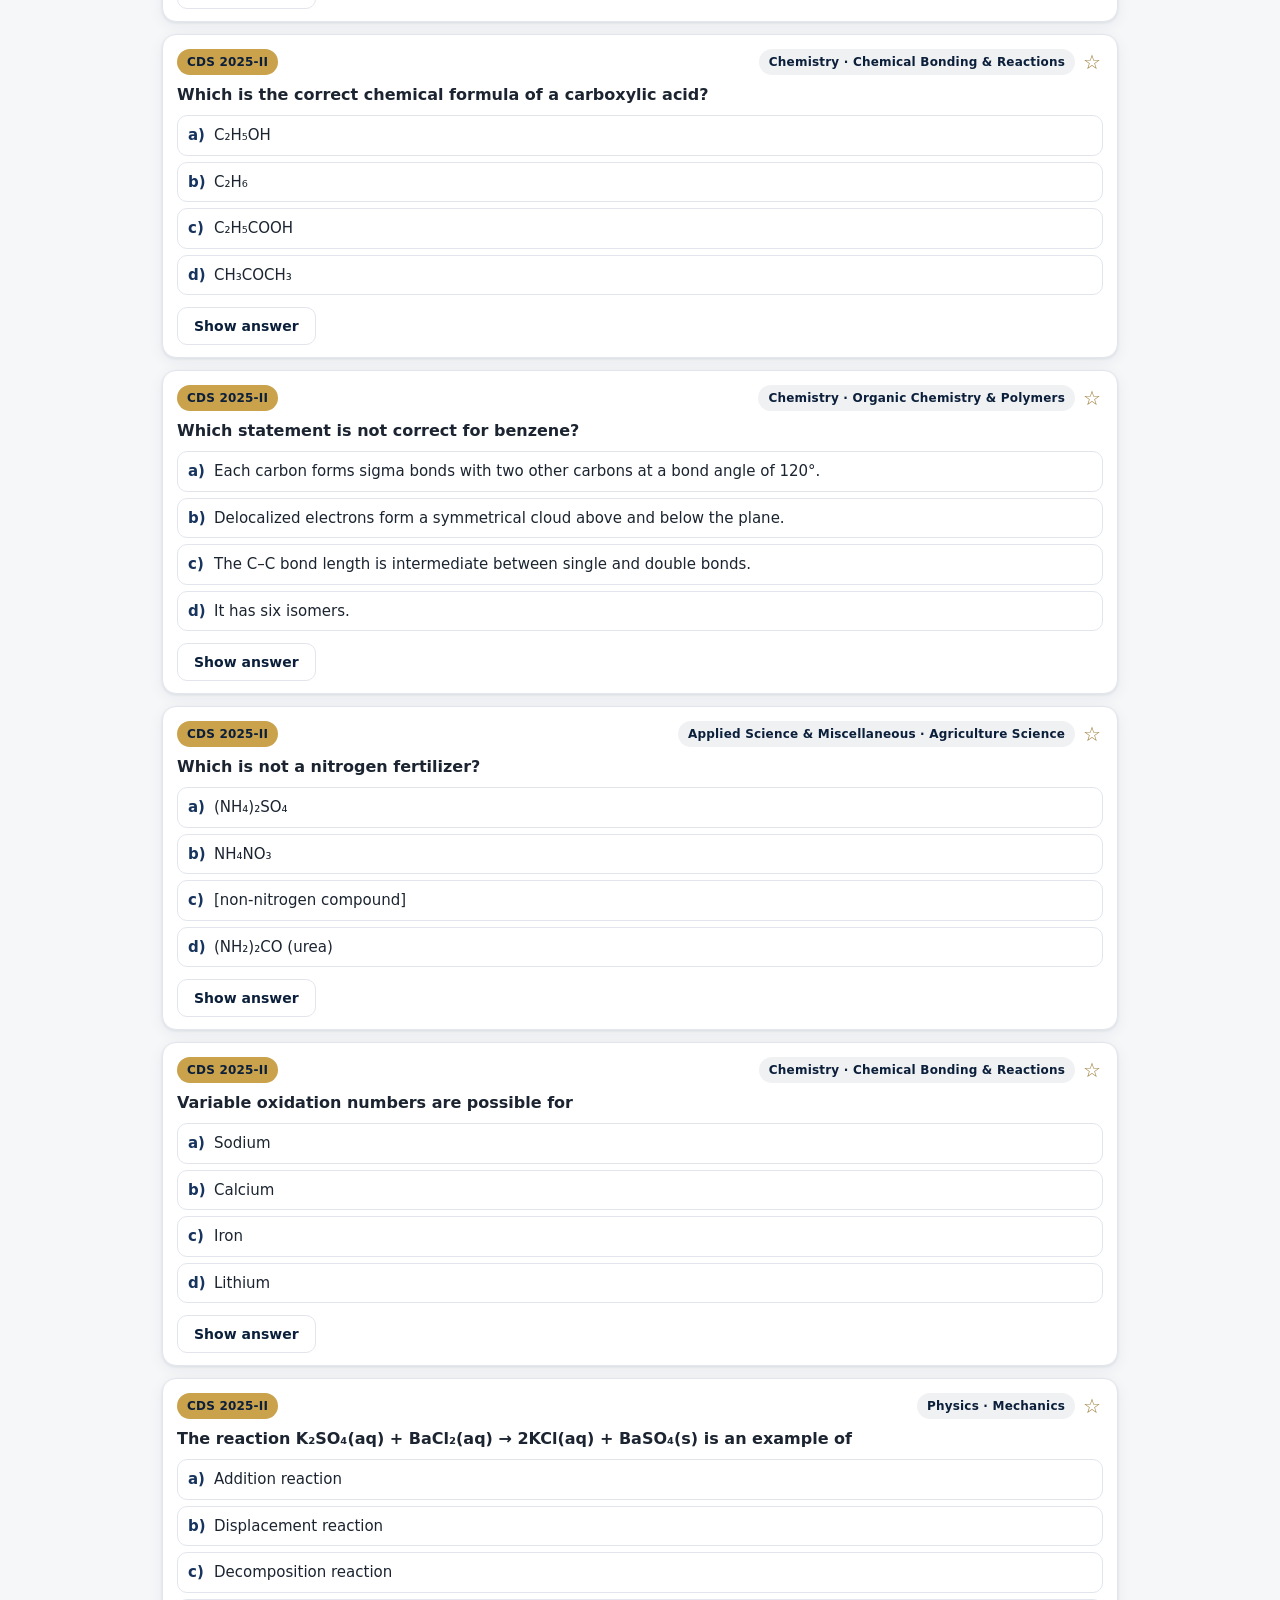
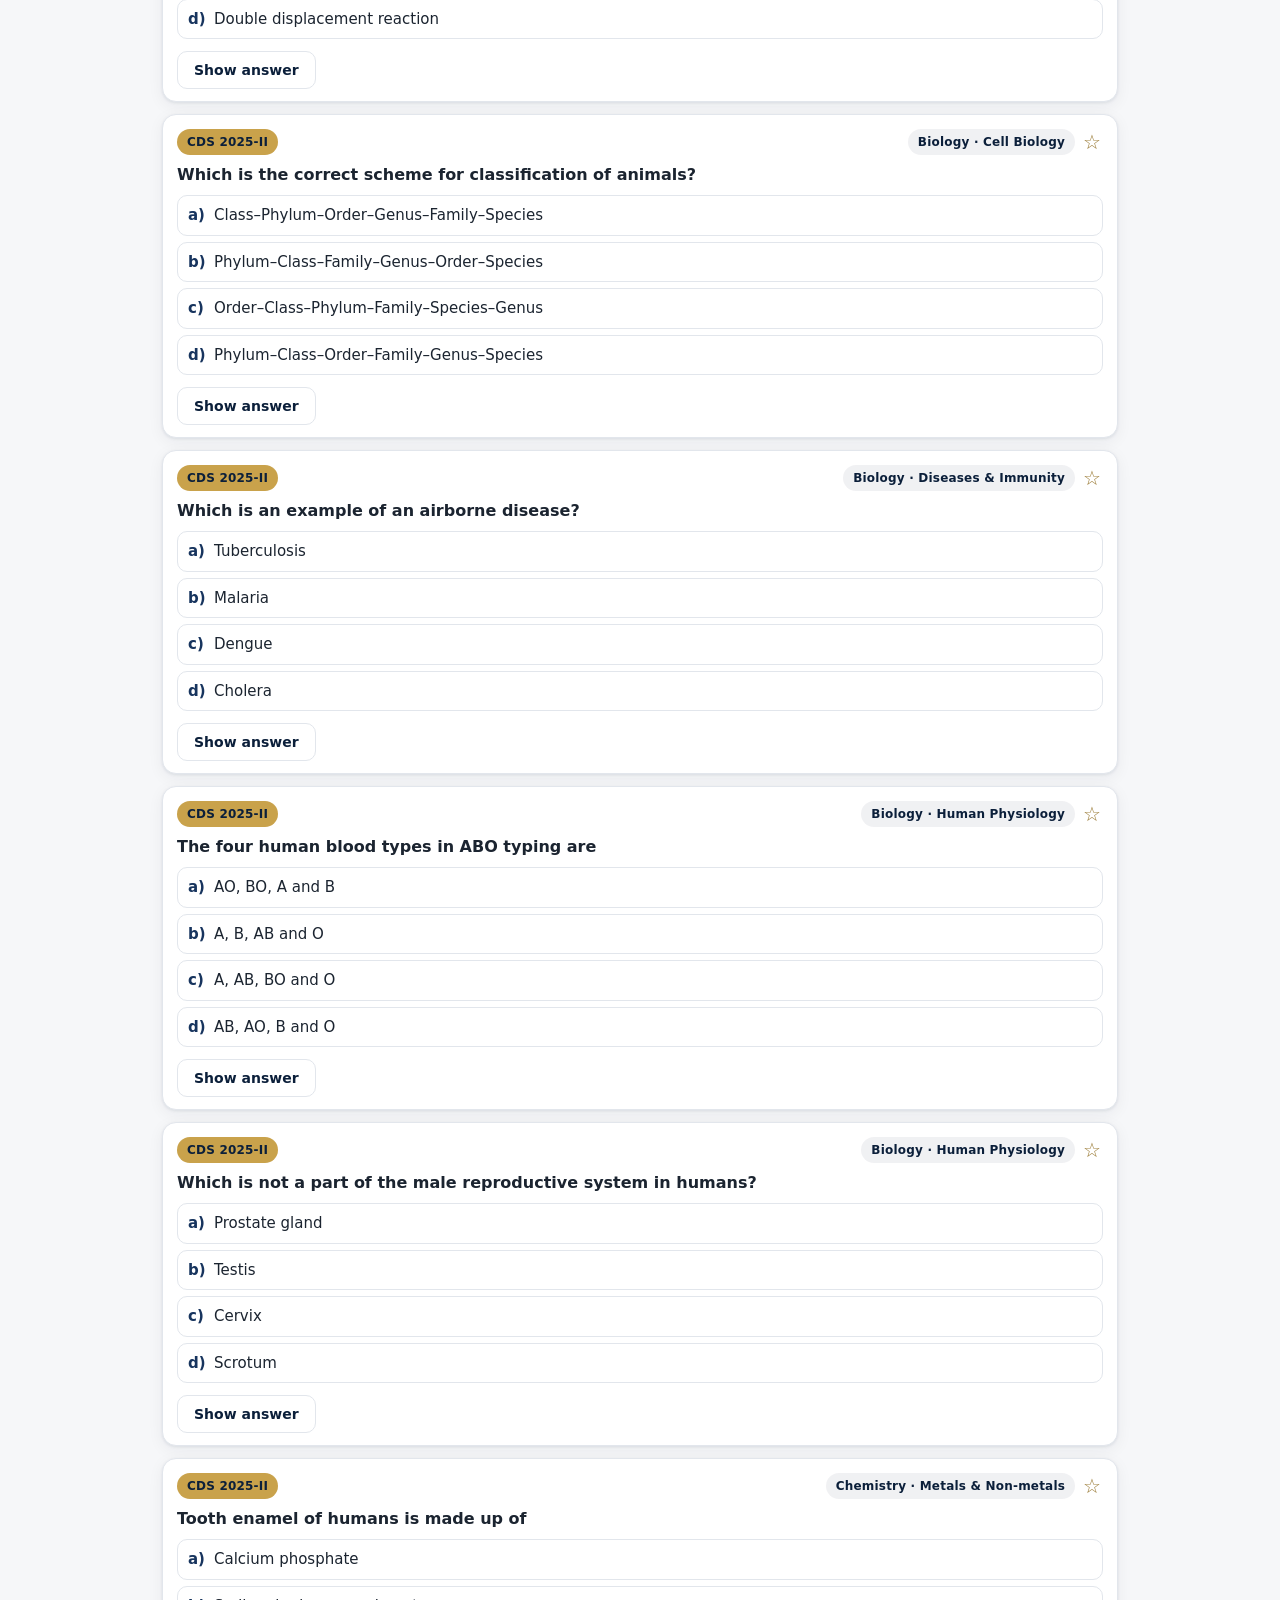
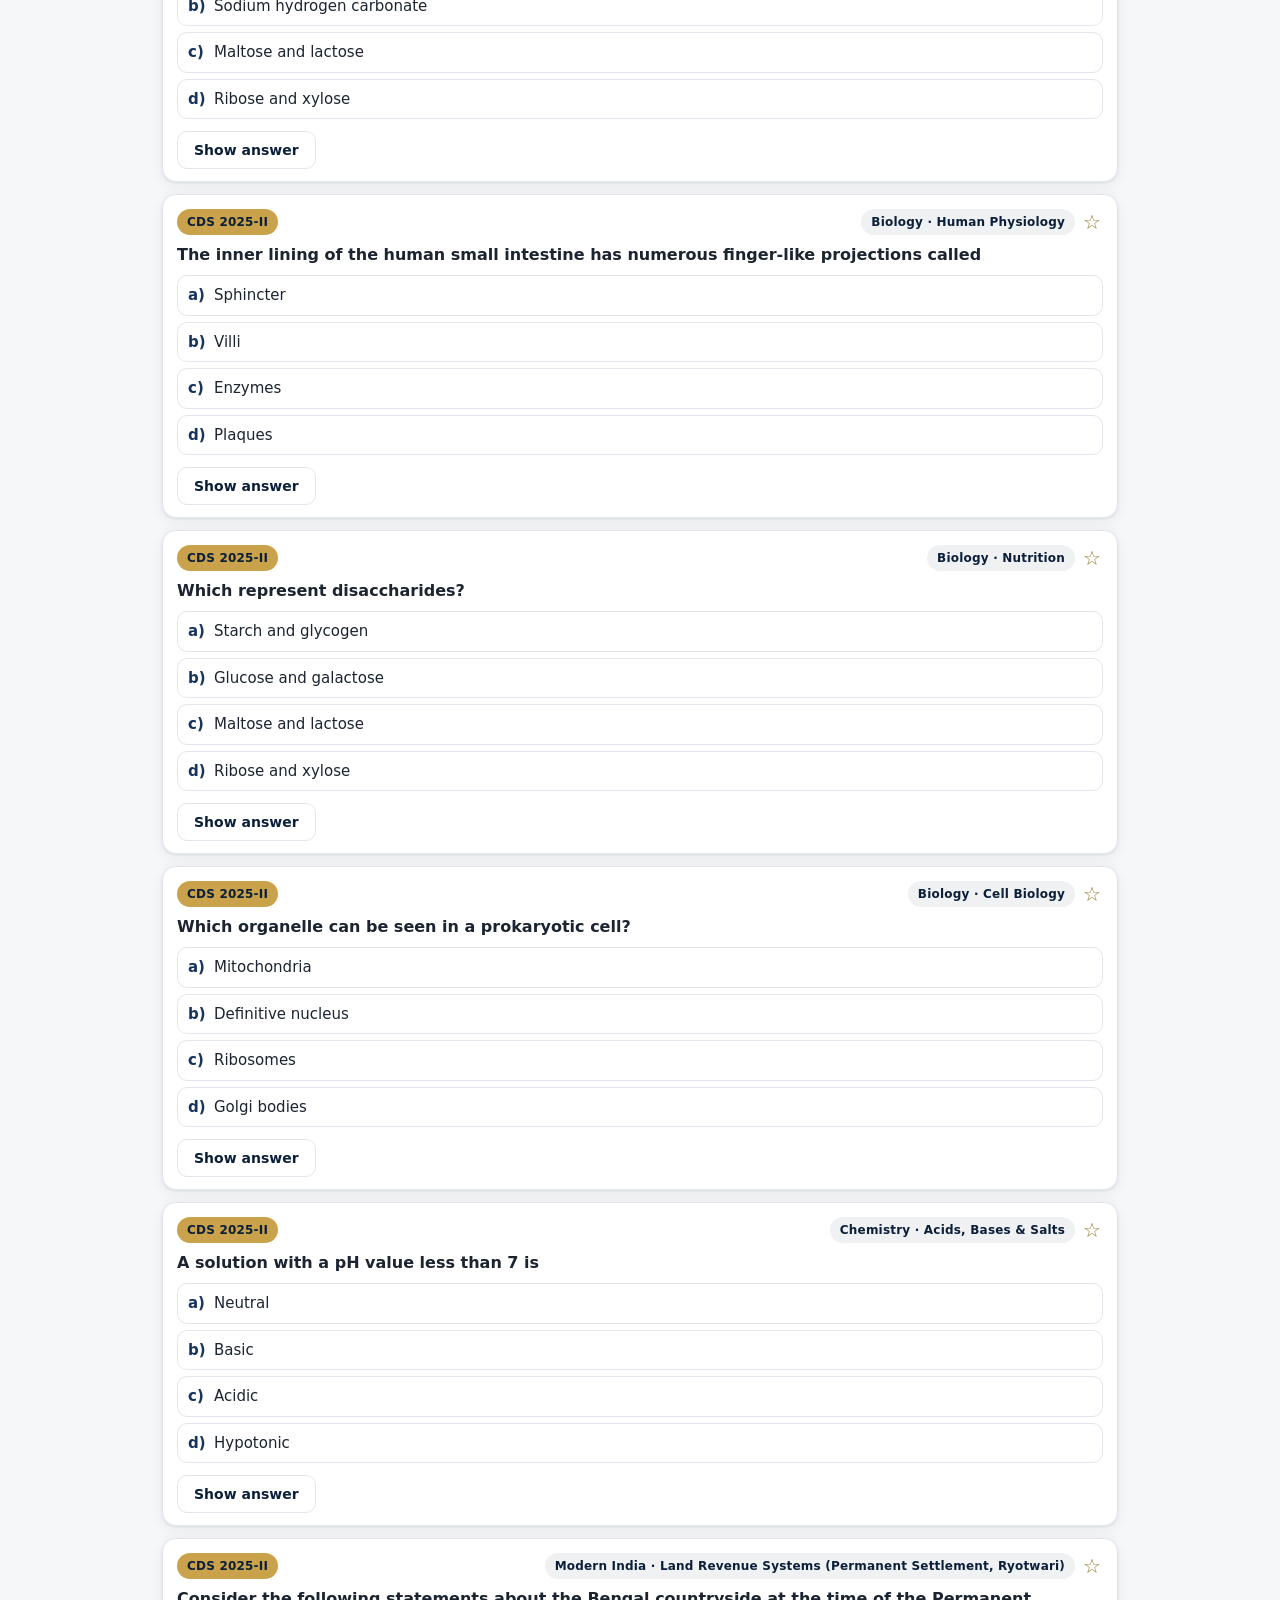
==== commit da8df458: "Show welcome popup on Browse and Quiz pages too Load config.js + lead.js on browse.html and quiz.htm" ====
--- a/docs/browse.html
+++ b/docs/browse.html
@@ -5,11 +5,11 @@
 <meta name="viewport" content="width=device-width, initial-scale=1">
 <title>Browse — VicThree Defence CDS PYQ Library</title>
 <meta name="description" content="Browse CDS Previous Year Questions by topic, subtopic and year. By Anmol Sharma.">
-<link rel="stylesheet" href="css/styles.css?v=19">
+<link rel="stylesheet" href="css/styles.css?v=21">
 <link rel="manifest" href="manifest.webmanifest">
 <meta name="theme-color" content="#0B1F3A">
-<link rel="apple-touch-icon" href="assets/icon-180.png?v=19">
-<link rel="icon" type="image/png" sizes="192x192" href="assets/icon-192.png?v=19">
+<link rel="apple-touch-icon" href="assets/icon-180.png?v=21">
+<link rel="icon" type="image/png" sizes="192x192" href="assets/icon-192.png?v=21">
 </head>
 <body>
 <header class="header">
@@ -85,7 +85,9 @@
   Answers are previous-year public knowledge, graded in your browser.
 </footer>
 
-<script src="js/data.js?v=19"></script>
-<script src="js/browse.js?v=19"></script>
+<script src="js/data.js?v=21"></script>
+<script src="js/browse.js?v=21"></script>
+<script src="js/config.js?v=21"></script>
+<script src="js/lead.js?v=21"></script>
 </body>
 </html>
--- a/docs/css/styles.css
+++ b/docs/css/styles.css
@@ -222,3 +222,46 @@
 .foot-social a:hover{color:#C9A24B;transform:translateY(-2px)}
 .m-br{display:none}
 @media(max-width:600px){.m-br{display:inline}}
+
+/* ---- Welcome popup / lead capture ---- */
+html.lead-open{overflow:hidden}
+.lead-overlay{position:fixed;inset:0;z-index:1000;display:flex;align-items:center;justify-content:center;padding:20px;
+  background:rgba(11,31,58,.72);backdrop-filter:blur(4px);-webkit-backdrop-filter:blur(4px);
+  animation:leadFade .25s ease both}
+.lead-overlay.lead-closing{animation:leadFade .25s ease reverse both}
+@keyframes leadFade{from{opacity:0}to{opacity:1}}
+.lead-card{width:100%;max-width:430px;background:var(--paper);border-radius:16px;overflow:hidden;
+  box-shadow:0 24px 60px rgba(11,31,58,.45);
+  animation:leadPop .28s cubic-bezier(.2,.9,.3,1.2) both}
+@keyframes leadPop{from{opacity:0;transform:translateY(14px) scale(.97)}to{opacity:1;transform:none}}
+.lead-banner{background:var(--navy);border-bottom:3px solid var(--gold);padding:0;font-size:0;line-height:0}
+.lead-banner img{display:block;width:100%;height:auto}
+.lead-body{padding:24px 28px 26px}
+.lead-title{font-size:clamp(1rem,4.6vw,1.5rem);text-align:center;color:var(--navy);margin:0 0 18px;white-space:nowrap}
+.lead-form{display:flex;flex-direction:column;gap:13px}
+.lead-field{display:flex;flex-direction:column;gap:5px}
+.lead-field span{font-family:'Segoe UI',system-ui,-apple-system,Roboto,Arial,sans-serif;font-weight:700;font-size:.74rem;text-transform:uppercase;letter-spacing:.08em;color:var(--navy)}
+.lead-field input{font-family:Georgia,'Times New Roman',serif;font-size:1rem;padding:11px 13px;border:1.5px solid var(--line);border-radius:9px;background:#fff;color:var(--ink);transition:border-color .15s,box-shadow .15s}
+.lead-field input:focus{outline:none;border-color:var(--gold);box-shadow:0 0 0 3px rgba(201,162,75,.2)}
+.lead-error{min-height:1em;margin:2px 0 0;color:var(--bad);font-size:.85rem;font-weight:600}
+.lead-btn{margin-top:4px;background:var(--gold);color:var(--navy);font-family:'Segoe UI',system-ui,-apple-system,Roboto,Arial,sans-serif;font-weight:700;font-size:1rem;letter-spacing:.01em;border:none;padding:13px 18px;border-radius:10px;cursor:pointer;transition:background .15s,transform .1s}
+.lead-btn:hover{background:#b58f34}
+.lead-btn:active{transform:translateY(1px)}
+.lead-btn:disabled{opacity:.7;cursor:default}
+@media (max-width:480px){
+  .lead-card{border-radius:14px}
+  .lead-body{padding:20px 18px 20px}
+}
+
+/* ---- Personalised greeting (returning visitor, homepage) ---- */
+.greet{max-width:640px;margin:26px auto 2px;padding:16px 22px;text-align:center;
+  background:linear-gradient(135deg,#ffffff,#eef1f5);border:1px solid var(--line);
+  border-radius:14px;box-shadow:0 6px 18px rgba(11,31,58,.06)}
+.greet-big{margin:0;font-family:Georgia,'Times New Roman',serif;font-weight:700;color:var(--navy);
+  font-size:clamp(1.12rem,4.4vw,1.5rem);line-height:1.28;text-wrap:balance}
+.greet-name{color:var(--gold-dim)}
+.greet-small{margin:5px 0 0;font-family:Georgia,'Times New Roman',serif;color:var(--muted);
+  font-size:clamp(.92rem,3.2vw,1.02rem);line-height:1.45}
+.greet-caret{display:inline-block;width:2px;height:1em;margin-left:2px;background:var(--gold-dim);
+  vertical-align:-0.12em;animation:greetBlink .8s step-end infinite}
+@keyframes greetBlink{50%{opacity:0}}
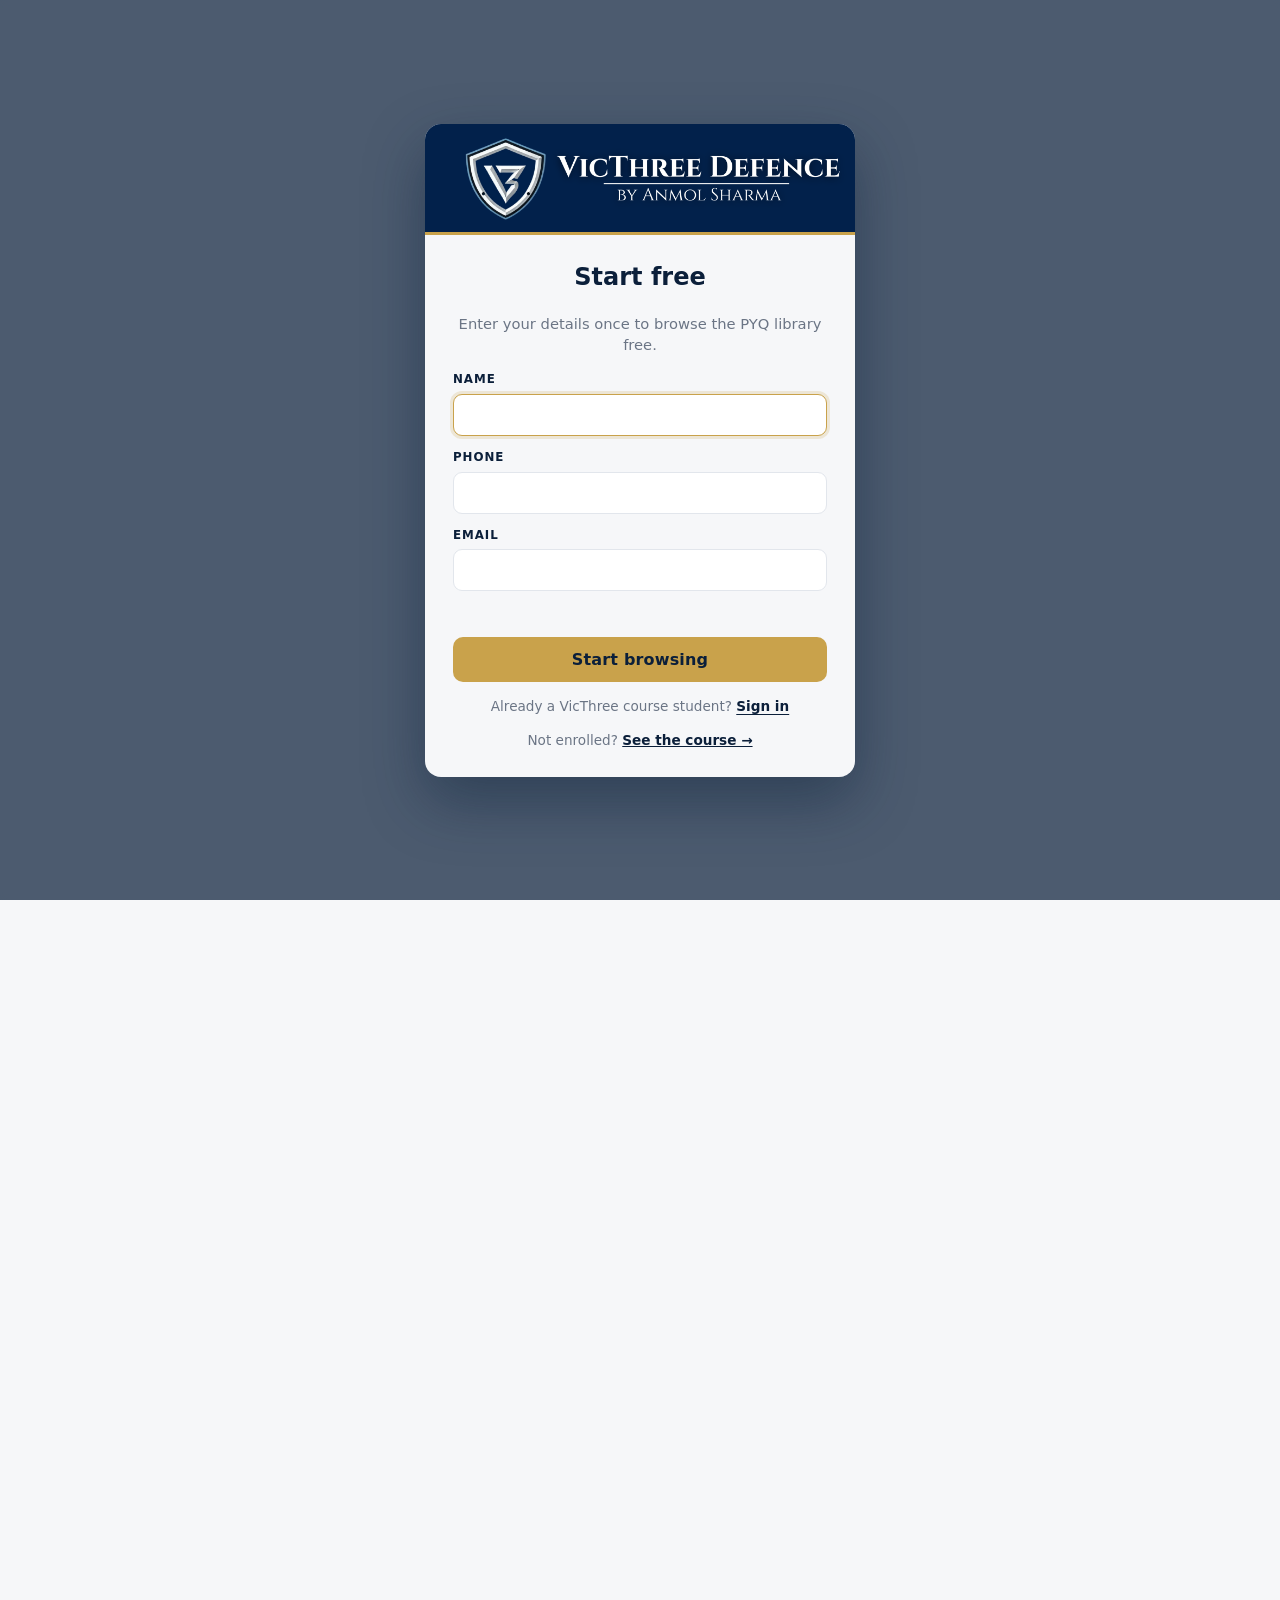
==== commit 71579623: "Add FREE vs COURSE access split via the VicThree portal New js/auth.js (loaded in <head>) recognises" ====
--- a/docs/browse.html
+++ b/docs/browse.html
@@ -5,11 +5,13 @@
 <meta name="viewport" content="width=device-width, initial-scale=1">
 <title>Browse — VicThree Defence CDS PYQ Library</title>
 <meta name="description" content="Browse CDS Previous Year Questions by topic, subtopic and year. By Anmol Sharma.">
-<link rel="stylesheet" href="css/styles.css?v=21">
+<link rel="stylesheet" href="css/styles.css?v=23">
+<script src="js/config.js?v=23"></script>
+<script src="js/auth.js?v=23"></script>
 <link rel="manifest" href="manifest.webmanifest">
 <meta name="theme-color" content="#0B1F3A">
-<link rel="apple-touch-icon" href="assets/icon-180.png?v=21">
-<link rel="icon" type="image/png" sizes="192x192" href="assets/icon-192.png?v=21">
+<link rel="apple-touch-icon" href="assets/icon-180.png?v=23">
+<link rel="icon" type="image/png" sizes="192x192" href="assets/icon-192.png?v=23">
 </head>
 <body>
 <header class="header">
@@ -85,9 +87,7 @@
   Answers are previous-year public knowledge, graded in your browser.
 </footer>
 
-<script src="js/data.js?v=21"></script>
-<script src="js/browse.js?v=21"></script>
-<script src="js/config.js?v=21"></script>
-<script src="js/lead.js?v=21"></script>
+<script src="js/data.js?v=23"></script>
+<script src="js/browse.js?v=23"></script>
 </body>
 </html>
--- a/docs/css/styles.css
+++ b/docs/css/styles.css
@@ -225,12 +225,13 @@
 
 /* ---- Welcome popup / lead capture ---- */
 html.lead-open{overflow:hidden}
-.lead-overlay{position:fixed;inset:0;z-index:1000;display:flex;align-items:center;justify-content:center;padding:20px;
+.lead-overlay{position:fixed;inset:0;z-index:1000;display:flex;align-items:flex-start;justify-content:center;padding:20px;
+  overflow-y:auto;-webkit-overflow-scrolling:touch;
   background:rgba(11,31,58,.72);backdrop-filter:blur(4px);-webkit-backdrop-filter:blur(4px);
   animation:leadFade .25s ease both}
 .lead-overlay.lead-closing{animation:leadFade .25s ease reverse both}
 @keyframes leadFade{from{opacity:0}to{opacity:1}}
-.lead-card{width:100%;max-width:430px;background:var(--paper);border-radius:16px;overflow:hidden;
+.lead-card{width:100%;max-width:430px;margin:auto;background:var(--paper);border-radius:16px;overflow:hidden;
   box-shadow:0 24px 60px rgba(11,31,58,.45);
   animation:leadPop .28s cubic-bezier(.2,.9,.3,1.2) both}
 @keyframes leadPop{from{opacity:0;transform:translateY(14px) scale(.97)}to{opacity:1;transform:none}}
@@ -265,3 +266,38 @@
 .greet-caret{display:inline-block;width:2px;height:1em;margin-left:2px;background:var(--gold-dim);
   vertical-align:-0.12em;animation:greetBlink .8s step-end infinite}
 @keyframes greetBlink{50%{opacity:0}}
+
+/* ---- Access gate (course / free / unregistered) ---- */
+#vt-gate .lead-title{white-space:normal}
+.v3-sub-line{text-align:center;color:var(--muted);font-size:.92rem;margin:0 0 16px;line-height:1.45}
+.lead-note{text-align:center;font-size:.85rem;color:var(--muted);margin:14px 0 0}
+.lead-note a{color:var(--navy);font-weight:700}
+.link-btn{background:none;border:none;color:var(--navy);text-decoration:underline;text-underline-offset:3px;
+  font:inherit;font-weight:700;cursor:pointer;padding:0}
+.link-btn:hover{color:var(--gold-dim)}
+
+/* signed-in / free status strip under the header */
+.v3-strip{font-size:13px;text-align:center;padding:8px 14px;line-height:1.4;
+  font-family:'Segoe UI',system-ui,-apple-system,Roboto,Arial,sans-serif}
+.v3-strip.in{background:#eef1f5;color:var(--navy);border-bottom:1px solid var(--line)}
+.v3-strip.free{background:#fff7e6;color:#6b5618;border-bottom:1px solid #f0e2bd}
+.v3-msg{display:inline-block;max-width:760px}
+.v3-link{background:none;border:none;color:var(--navy);font:inherit;font-weight:700;
+  text-decoration:underline;text-underline-offset:2px;cursor:pointer;padding:0}
+.v3-link:hover{color:var(--gold-dim)}
+
+/* free-tier note on the browse header */
+.free-note{margin:10px 0 0;padding:10px 14px;background:#fff7e6;border:1px solid #f0e2bd;border-radius:10px;
+  color:#6b5618;font-size:13px;line-height:1.45}
+.free-note a{color:var(--navy);font-weight:700;white-space:nowrap}
+
+/* locked hub card + quiz lock screen */
+.hub-card.locked{opacity:.96}
+.hub-card.locked .hub-ico{filter:grayscale(.2)}
+.quiz-intro.locked{text-align:center;max-width:560px;margin:0 auto;background:var(--card);
+  border:1px solid var(--line);border-radius:var(--radius);box-shadow:var(--shadow);padding:26px 22px}
+.quiz-intro.locked .back{display:inline-block;float:left}
+.quiz-intro.locked .lock-ico{font-size:40px;margin:6px 0 4px}
+.quiz-intro.locked h2{color:var(--navy);margin:0 0 8px}
+.quiz-intro.locked p{color:var(--muted);line-height:1.55;margin:0 auto 16px;max-width:440px}
+.quiz-signin{font-size:13px;color:var(--muted);margin-top:14px}
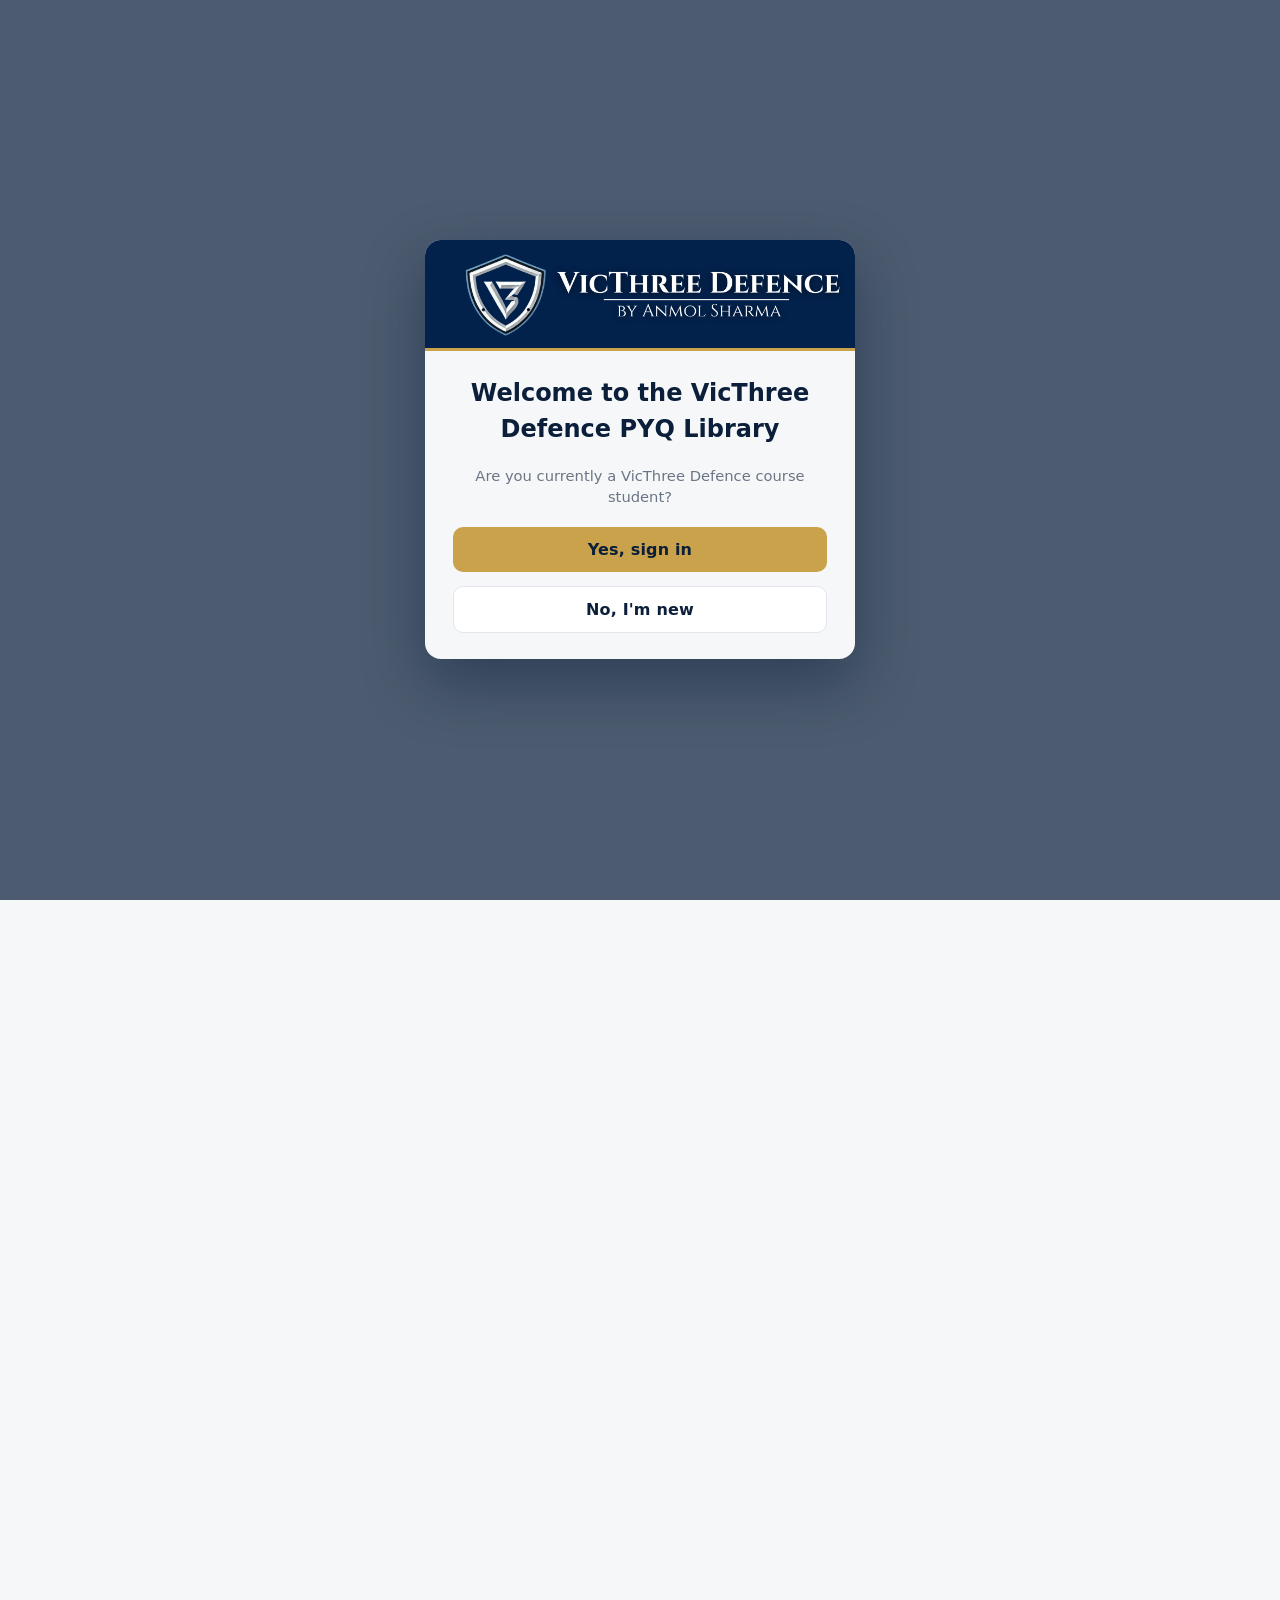
==== commit 0b9a7ca2: "Make the entry popup a two-step choice-first flow Ask first, then show the right form (like the SSB " ====
--- a/docs/browse.html
+++ b/docs/browse.html
@@ -5,13 +5,13 @@
 <meta name="viewport" content="width=device-width, initial-scale=1">
 <title>Browse — VicThree Defence CDS PYQ Library</title>
 <meta name="description" content="Browse CDS Previous Year Questions by topic, subtopic and year. By Anmol Sharma.">
-<link rel="stylesheet" href="css/styles.css?v=23">
-<script src="js/config.js?v=23"></script>
-<script src="js/auth.js?v=23"></script>
+<link rel="stylesheet" href="css/styles.css?v=24">
+<script src="js/config.js?v=24"></script>
+<script src="js/auth.js?v=24"></script>
 <link rel="manifest" href="manifest.webmanifest">
 <meta name="theme-color" content="#0B1F3A">
-<link rel="apple-touch-icon" href="assets/icon-180.png?v=23">
-<link rel="icon" type="image/png" sizes="192x192" href="assets/icon-192.png?v=23">
+<link rel="apple-touch-icon" href="assets/icon-180.png?v=24">
+<link rel="icon" type="image/png" sizes="192x192" href="assets/icon-192.png?v=24">
 </head>
 <body>
 <header class="header">
@@ -87,7 +87,7 @@
   Answers are previous-year public knowledge, graded in your browser.
 </footer>
 
-<script src="js/data.js?v=23"></script>
-<script src="js/browse.js?v=23"></script>
+<script src="js/data.js?v=24"></script>
+<script src="js/browse.js?v=24"></script>
 </body>
 </html>
--- a/docs/css/styles.css
+++ b/docs/css/styles.css
@@ -270,6 +270,9 @@
 /* ---- Access gate (course / free / unregistered) ---- */
 #vt-gate .lead-title{white-space:normal}
 .v3-sub-line{text-align:center;color:var(--muted);font-size:.92rem;margin:0 0 16px;line-height:1.45}
+.v3-choice{display:flex;flex-direction:column;gap:10px}
+.v3-ghost{background:#fff;color:var(--navy);border:1.5px solid var(--line)}
+.v3-ghost:hover{background:#f6f7f9}
 .lead-note{text-align:center;font-size:.85rem;color:var(--muted);margin:14px 0 0}
 .lead-note a{color:var(--navy);font-weight:700}
 .link-btn{background:none;border:none;color:var(--navy);text-decoration:underline;text-underline-offset:3px;
